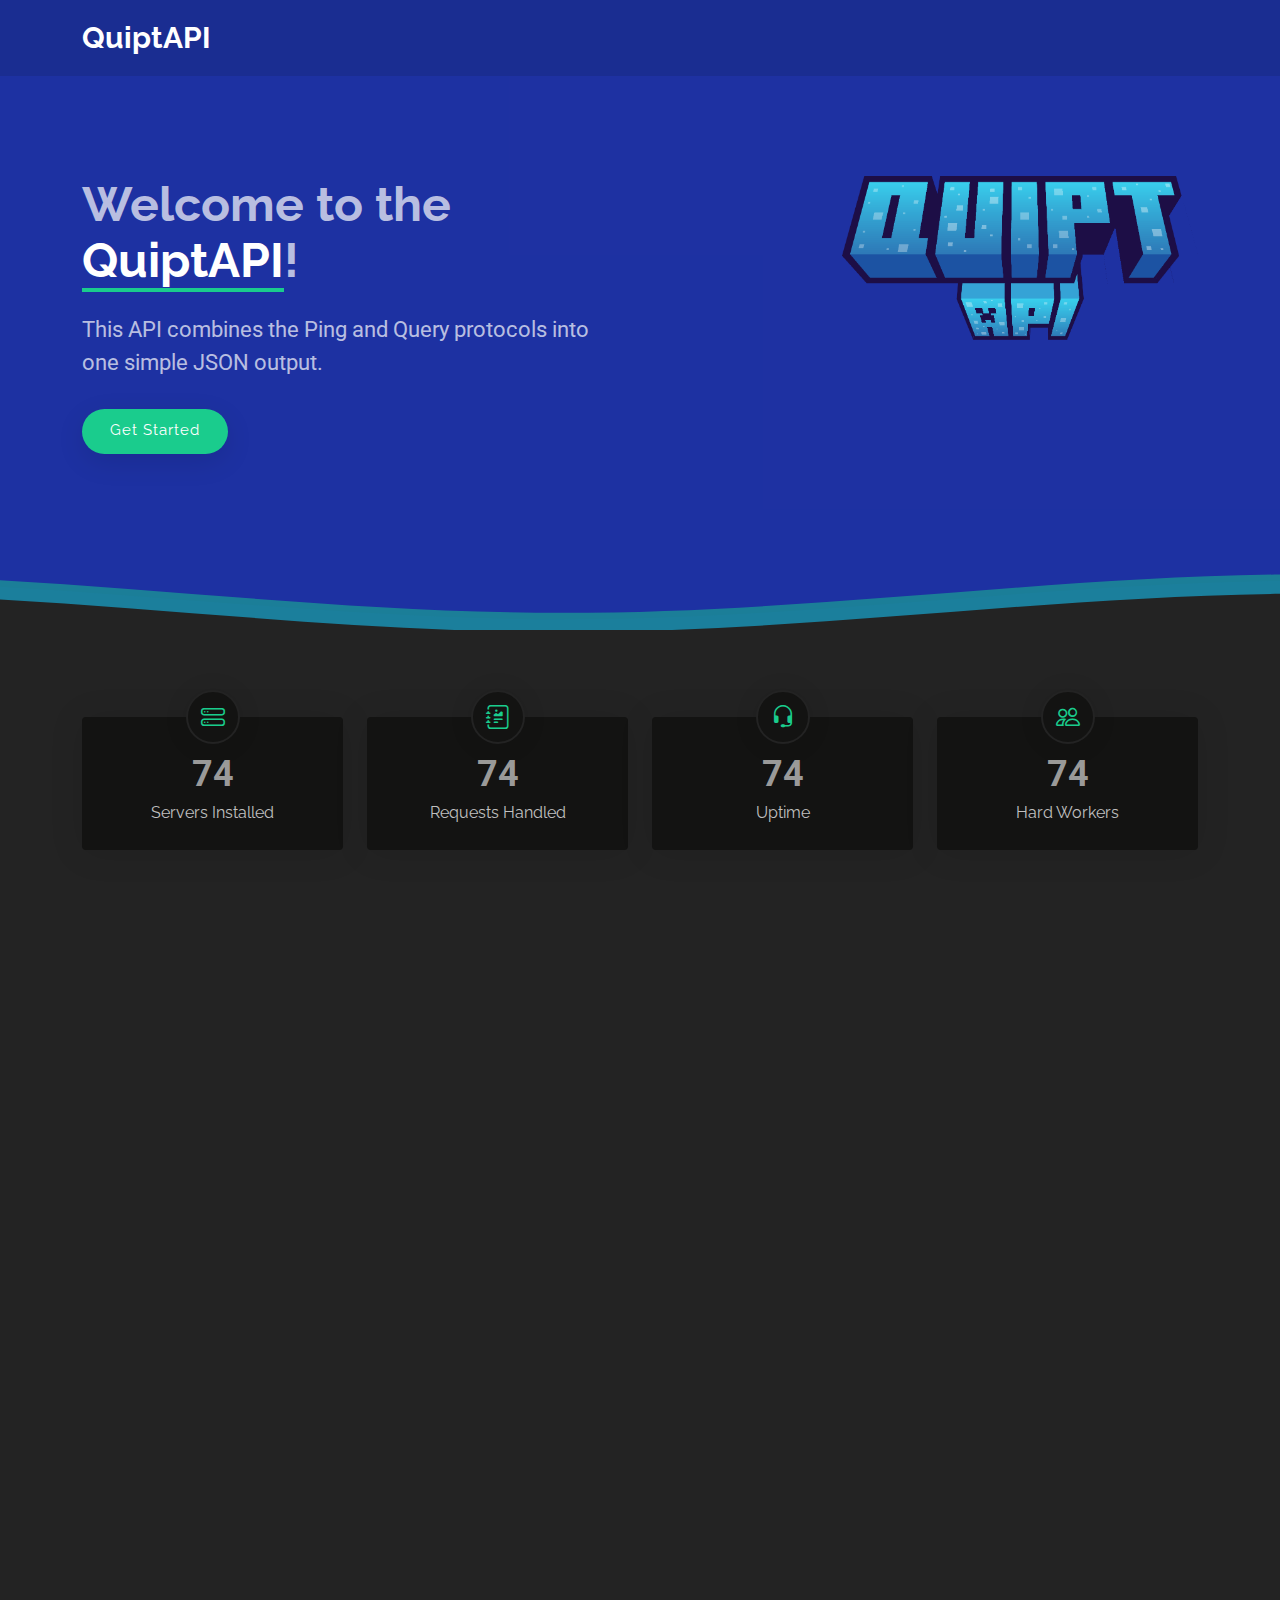
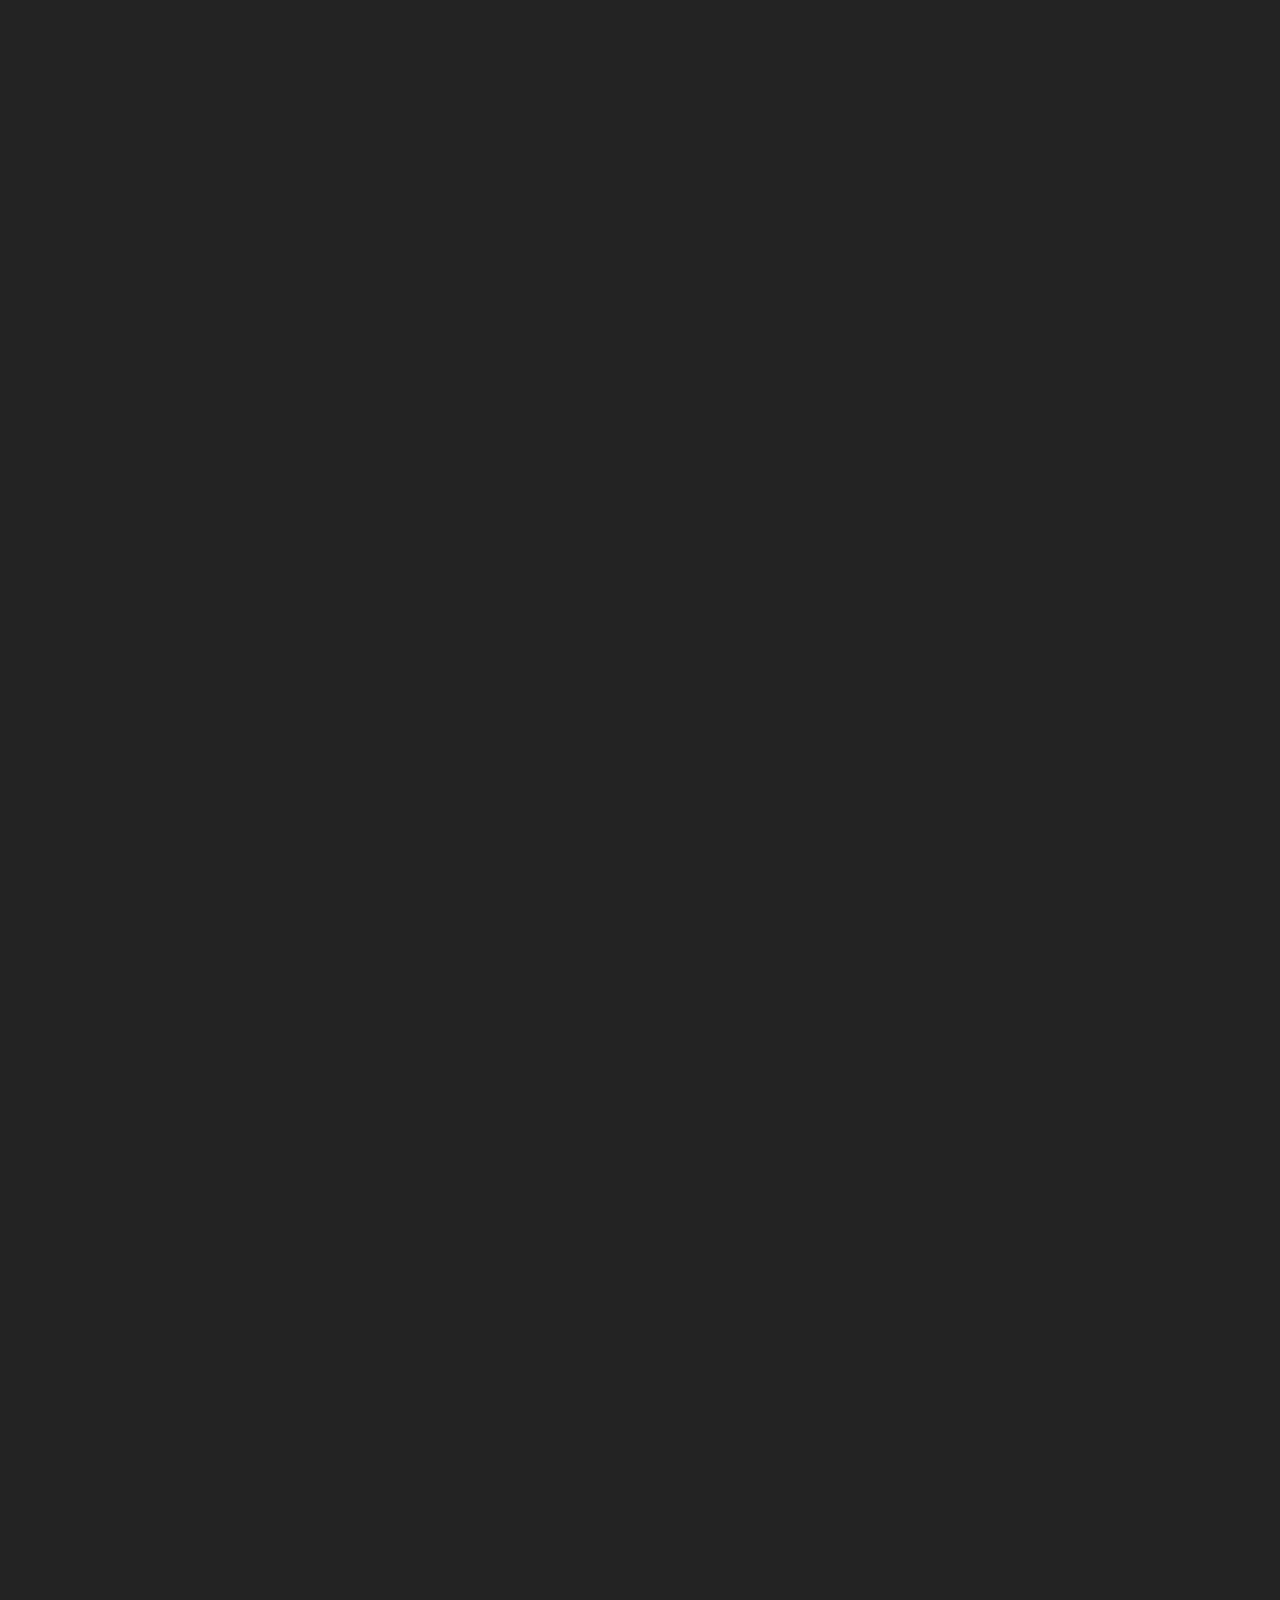
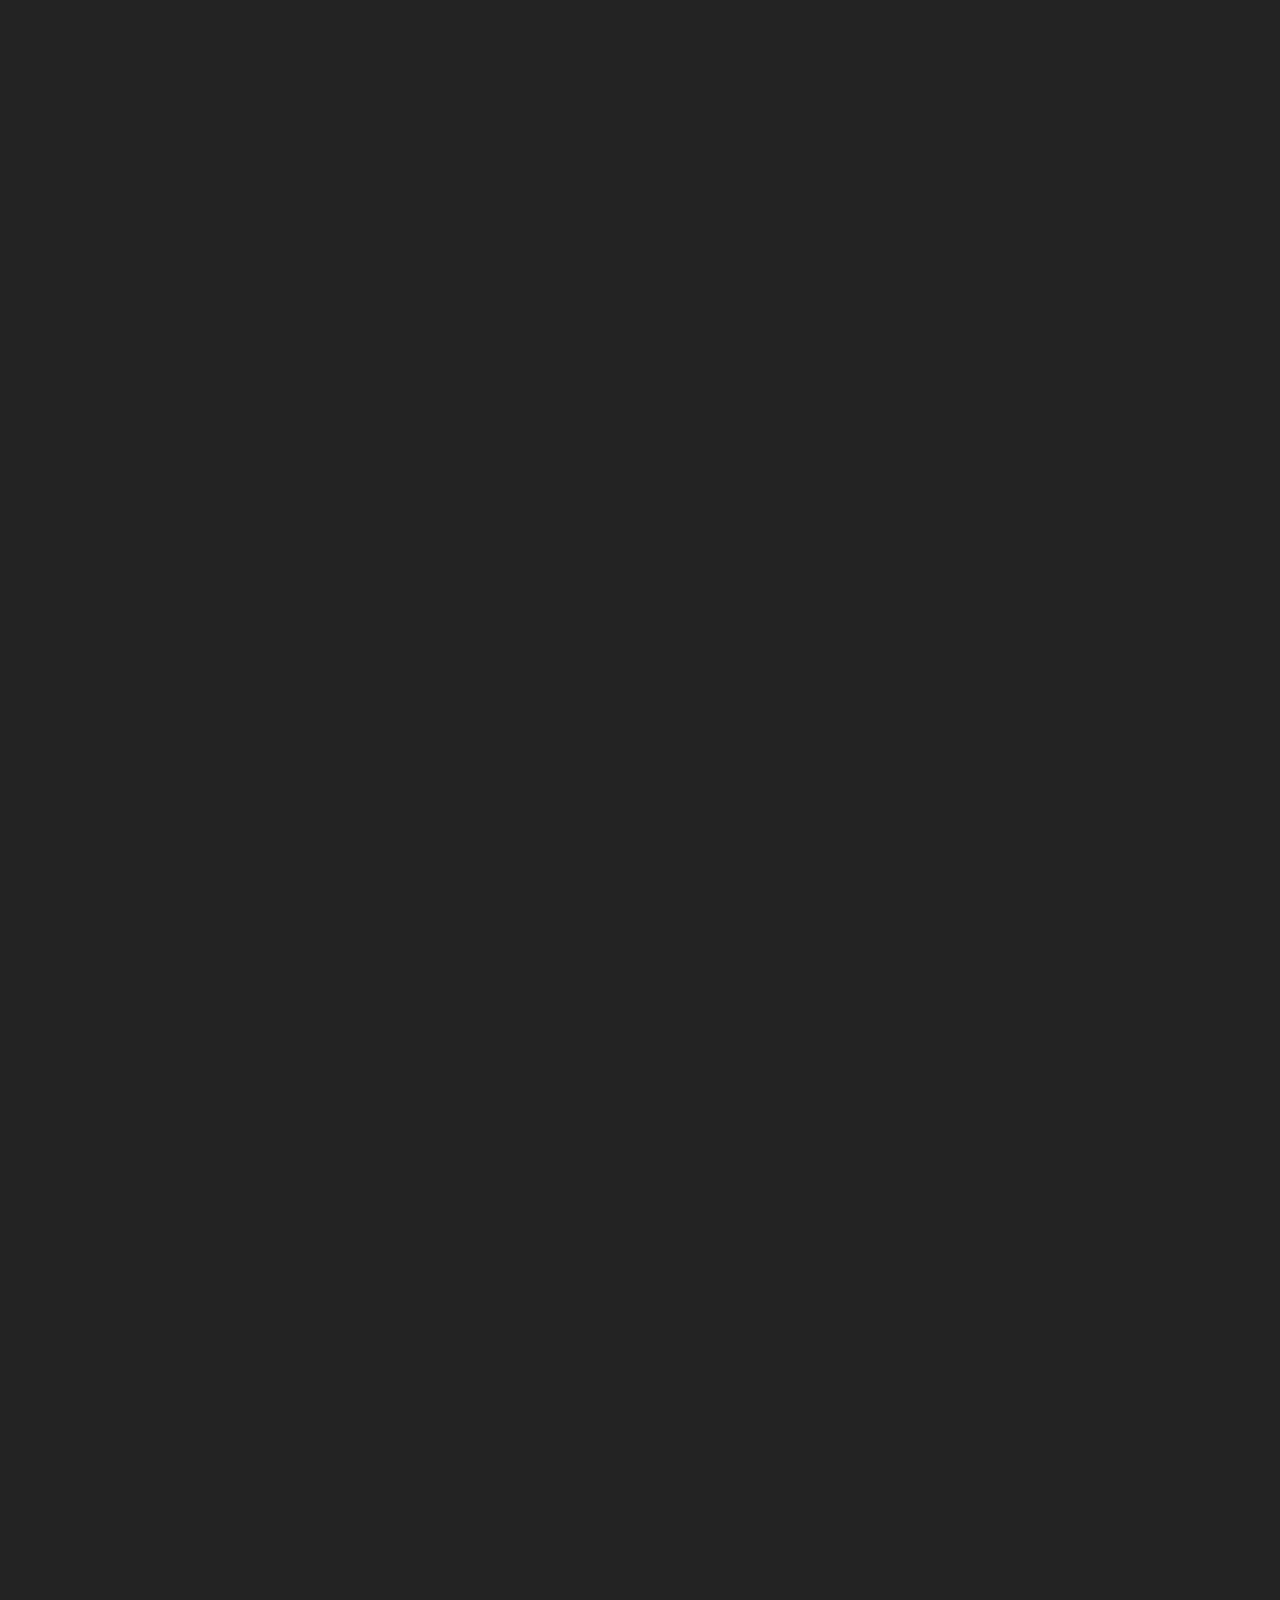
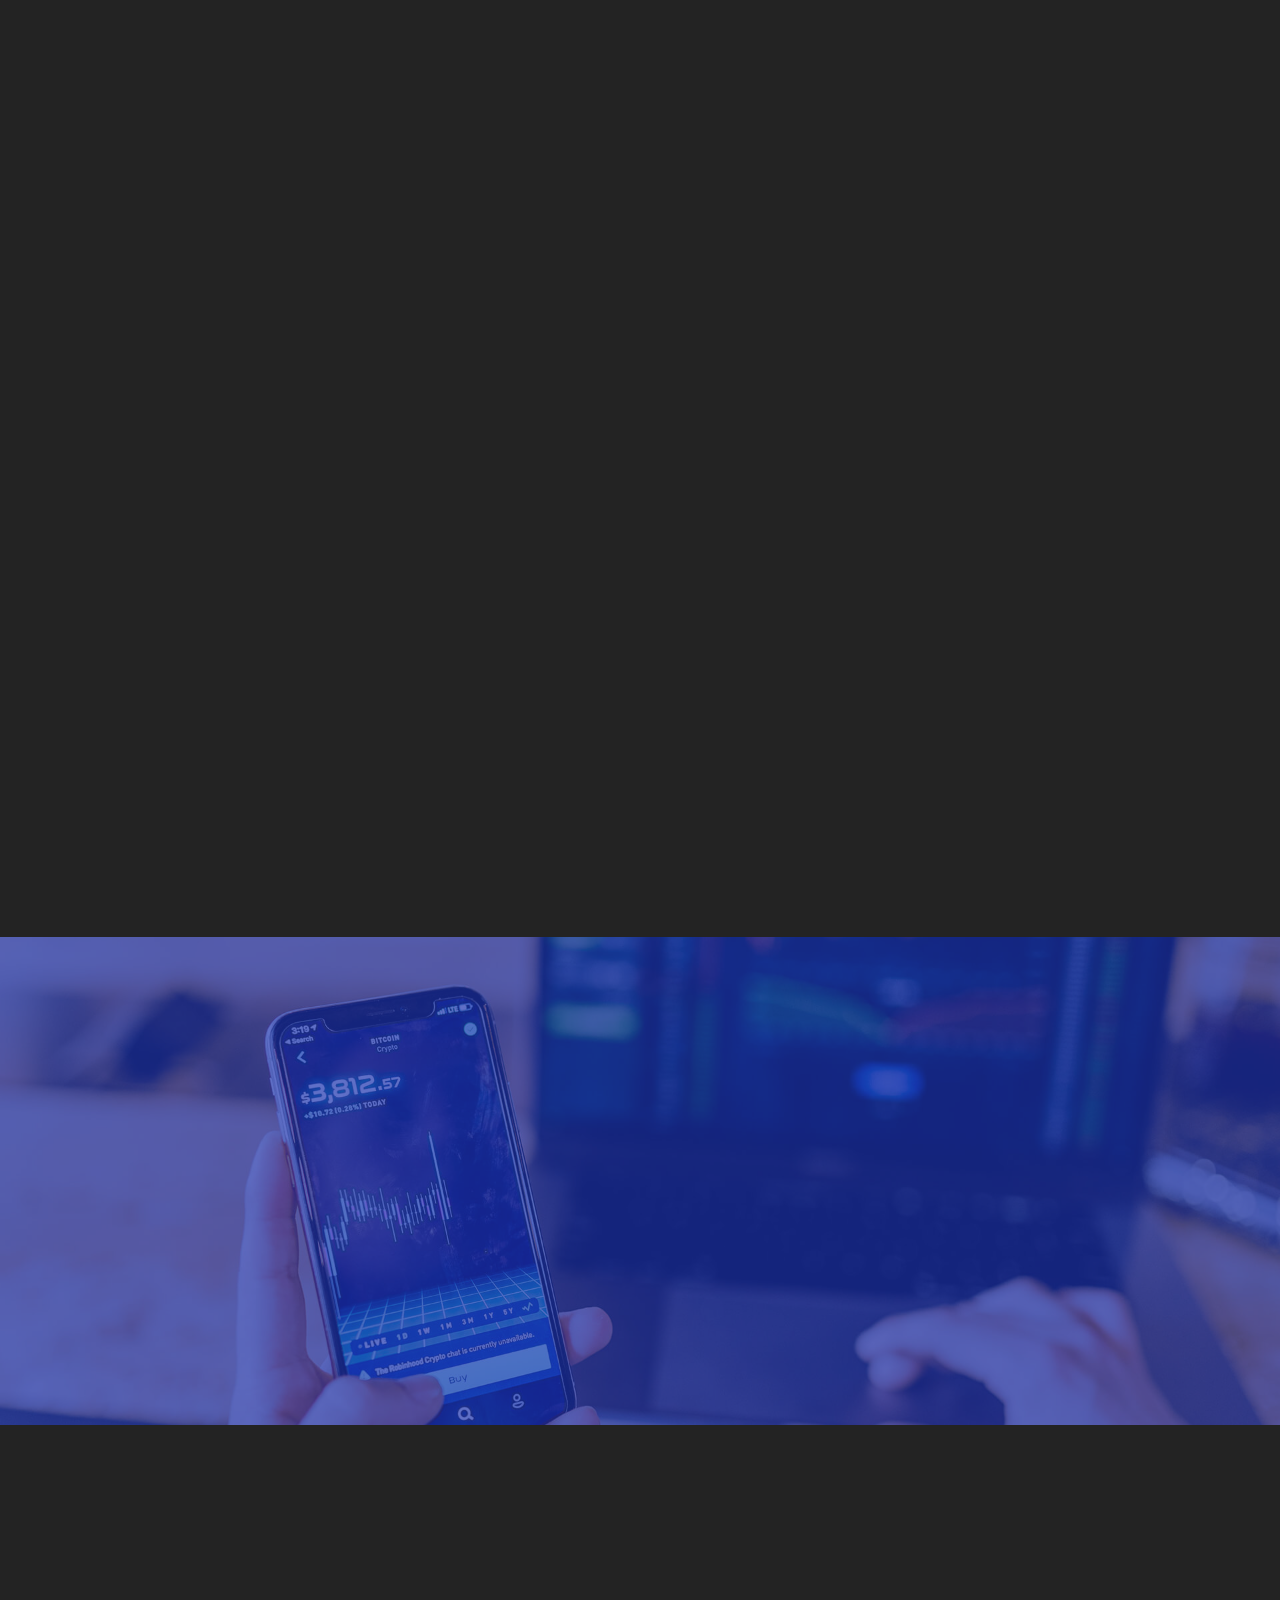
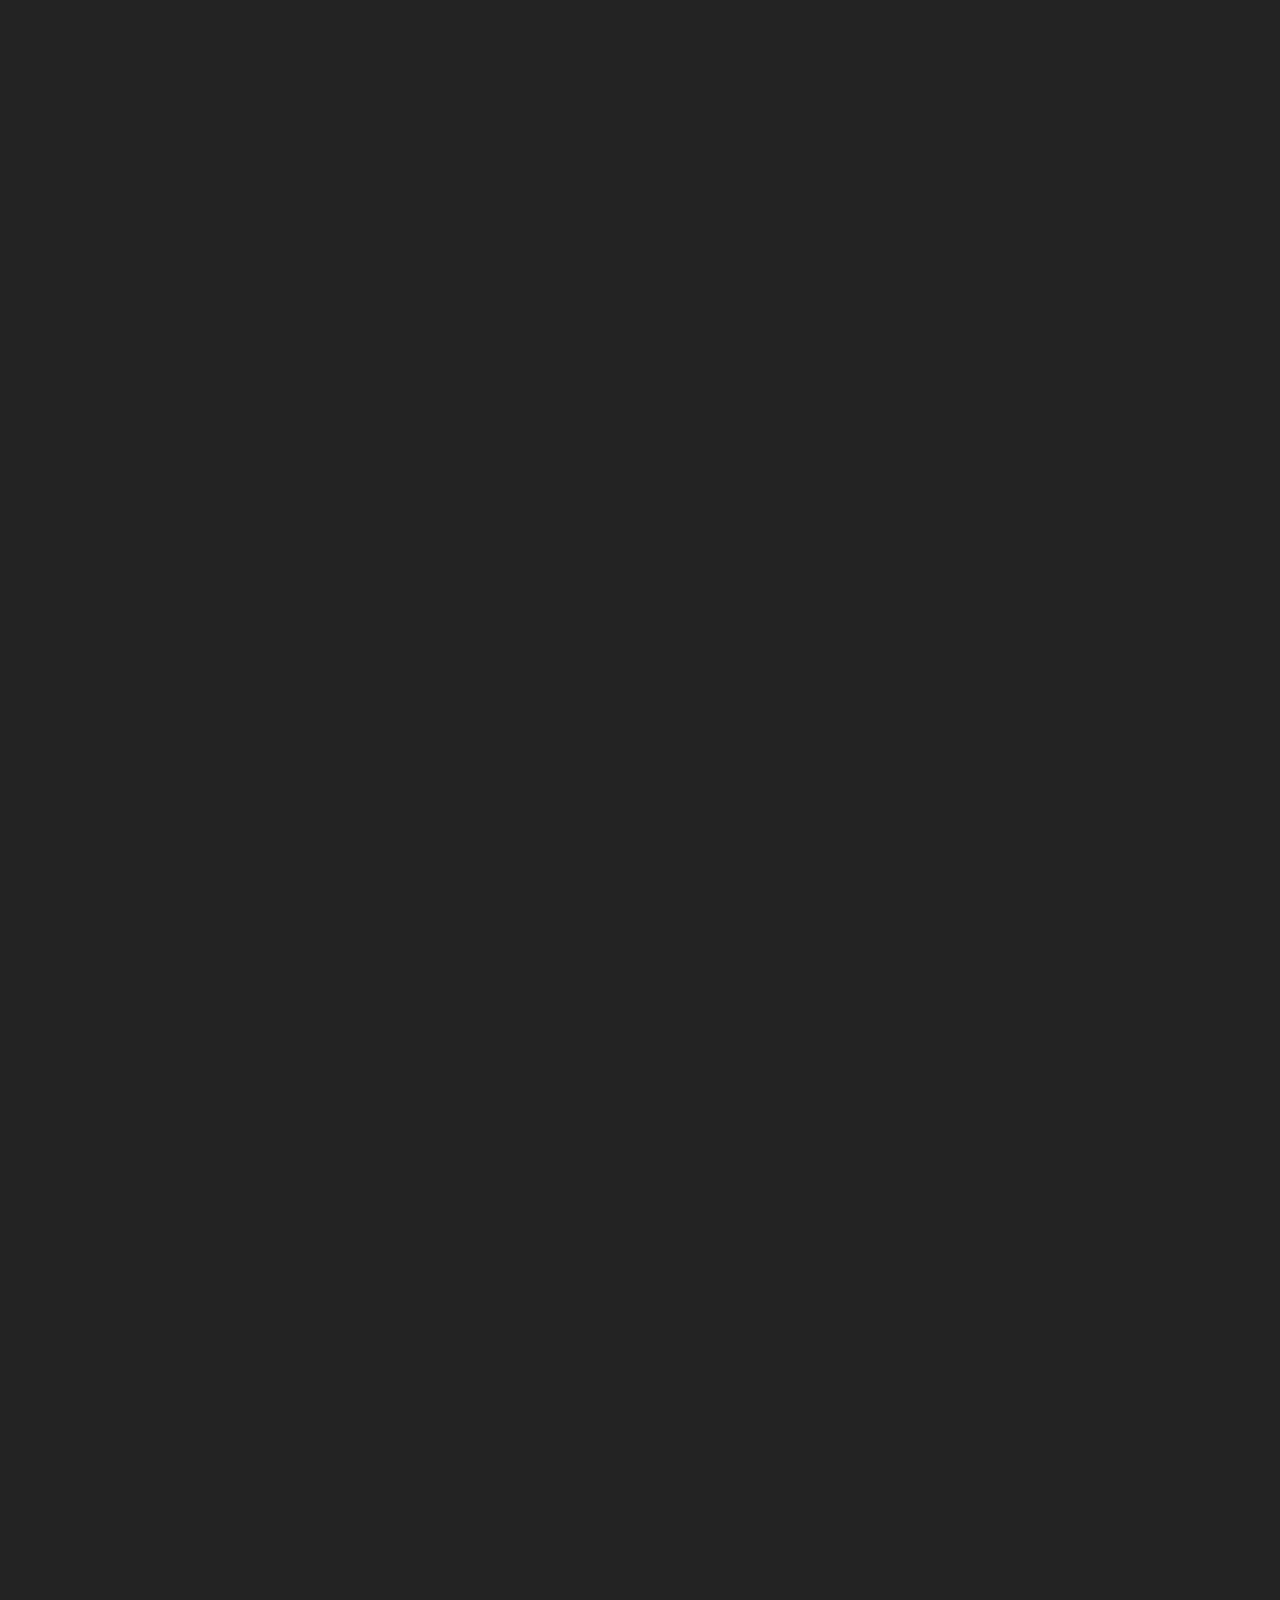
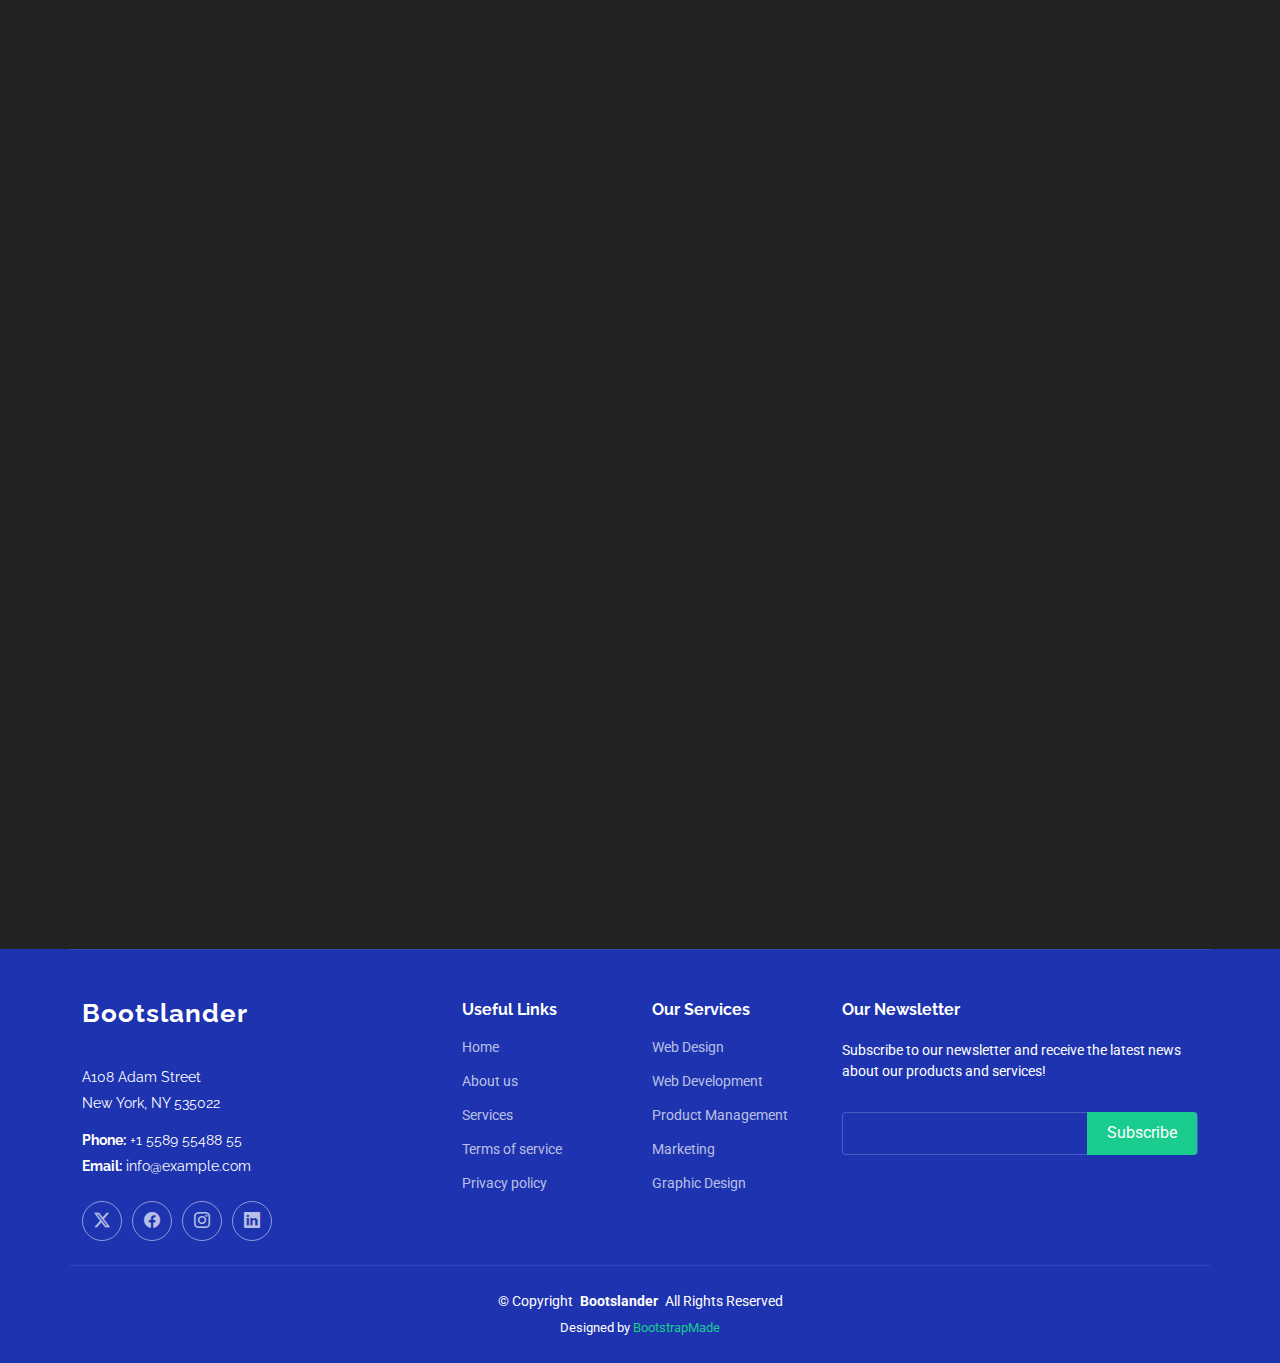
==== src/main/resources/templates/index.html @ f8c0c875 "change homepage from static to thymeleaf template" ====
<!DOCTYPE html>
<html lang="en">

<head>
  <meta charset="utf-8">
  <meta content="width=device-width, initial-scale=1.0" name="viewport">
  <title>Quipt API</title>
  <meta name="description" content="">
  <meta name="keywords" content="">

  <!-- Favicons -->
  <link href="assets/img/favicon.png" rel="icon">
  <link href="assets/img/apple-touch-icon.png" rel="apple-touch-icon">

  <!-- Fonts -->
  <link href="https://fonts.googleapis.com" rel="preconnect">
  <link href="https://fonts.gstatic.com" rel="preconnect" crossorigin>
  <link href="https://fonts.googleapis.com/css2?family=Roboto:ital,wght@0,100;0,300;0,400;0,500;0,700;0,900;1,100;1,300;1,400;1,500;1,700;1,900&family=Poppins:ital,wght@0,100;0,200;0,300;0,400;0,500;0,600;0,700;0,800;0,900;1,100;1,200;1,300;1,400;1,500;1,600;1,700;1,800;1,900&family=Raleway:ital,wght@0,100;0,200;0,300;0,400;0,500;0,600;0,700;0,800;0,900;1,100;1,200;1,300;1,400;1,500;1,600;1,700;1,800;1,900&display=swap" rel="stylesheet">

  <!-- Vendor CSS Files -->
  <link href="assets/vendor/bootstrap/css/bootstrap.min.css" rel="stylesheet">
  <link href="assets/vendor/bootstrap-icons/bootstrap-icons.css" rel="stylesheet">
  <link href="assets/vendor/aos/aos.css" rel="stylesheet">
  <link href="assets/vendor/glightbox/css/glightbox.min.css" rel="stylesheet">
  <link href="assets/vendor/swiper/swiper-bundle.min.css" rel="stylesheet">

  <!-- Main CSS File -->
  <link href="assets/css/main.css" rel="stylesheet">

  <!-- =======================================================
  * Template Name: Bootslander
  * Template URL: https://bootstrapmade.com/bootslander-free-bootstrap-landing-page-template/
  * Updated: Aug 07 2024 with Bootstrap v5.3.3
  * Author: BootstrapMade.com
  * License: https://bootstrapmade.com/license/
  ======================================================== -->
</head>

<body class="index-page">

  <header id="header" class="header d-flex align-items-center fixed-top">
    <div class="container-fluid container-xl position-relative d-flex align-items-center justify-content-between">

      <a href="index.html" class="logo d-flex align-items-center">
        <!-- Uncomment the line below if you also wish to use an image logo -->
        <!-- <img src="assets/img/logo.png" alt=""> -->
        <h1 class="sitename">QuiptAPI</h1>
      </a>


    </div>
  </header>

  <main class="main">

    <!-- Hero Section -->
    <section id="hero" class="hero section dark-background">

      <div class="container">
        <div class="row gy-4 justify-content-between">
          <div class="col-lg-4 order-lg-last hero-img" data-aos="zoom-out" data-aos-delay="100">
            <img src="assets/img/hero-img.png" class="img-fluid animated" alt="">
          </div>

          <div class="col-lg-6  d-flex flex-column justify-content-center" data-aos="fade-in">
            <h1>Welcome to the  <span>QuiptAPI</span>!</h1>
            <p>This API combines the Ping and Query protocols into one simple JSON output.</p>
            <div class="d-flex">
              <a href="#about" class="btn-get-started">Get Started</a>
            </div>
          </div>

        </div>
      </div>

      <svg class="hero-waves" xmlns="http://www.w3.org/2000/svg" xmlns:xlink="http://www.w3.org/1999/xlink" viewBox="0 24 150 28 " preserveAspectRatio="none">
        <defs>
          <path id="wave-path" d="M-160 44c30 0 58-18 88-18s 58 18 88 18 58-18 88-18 58 18 88 18 v44h-352z"></path>
        </defs>
        <g class="wave1">
          <use xlink:href="#wave-path" x="50" y="3"></use>
        </g>
        <g class="wave2">
          <use xlink:href="#wave-path" x="50" y="0"></use>
        </g>
        <g class="wave3">
          <use xlink:href="#wave-path" x="50" y="9"></use>
        </g>
      </svg>

    </section><!-- /Hero Section -->

    <!-- Stats Section -->
    <section id="stats" class="stats section">

      <div class="container" data-aos="fade-up" data-aos-delay="100">

        <div class="row gy-4">

          <div class="col-lg-3 col-md-6 d-flex flex-column align-items-center">
            <i class="bi bi-hdd-stack"></i>
            <div class="stats-item">
              <span data-purecounter-start="0" th:data-purecounter-end="${servers}" data-purecounter-duration="1" class="purecounter"></span>
              <p>Servers Installed</p>
            </div>
          </div><!-- End Stats Item -->

          <div class="col-lg-3 col-md-6 d-flex flex-column align-items-center">
            <i class="bi bi-journal-richtext"></i>
            <div class="stats-item">
              <span data-purecounter-start="0" th:data-purecounter-end="${requestsHandled}" data-purecounter-duration="1" class="purecounter"></span>
              <p>Requests Handled</p>
            </div>
          </div><!-- End Stats Item -->

          <div class="col-lg-3 col-md-6 d-flex flex-column align-items-center">
            <i class="bi bi-headset"></i>
            <div class="stats-item">
              <span data-purecounter-start="0" th:data-purecounter-end="${uptime}" data-purecounter-duration="1" class="purecounter"></span>
              <p>Uptime</p>
            </div>
          </div><!-- End Stats Item -->

          <div class="col-lg-3 col-md-6 d-flex flex-column align-items-center">
            <i class="bi bi-people"></i>
            <div class="stats-item">
              <span data-purecounter-start="0" th:data-purecounter-end="${hardWorkers}" data-purecounter-duration="1" class="purecounter"></span>
              <p>Hard Workers</p>
            </div>
          </div><!-- End Stats Item -->

        </div>

      </div>

    </section><!-- /Stats Section -->

    <!-- About Section -->
    <section id="about" class="about section">

      <div class="container" data-aos="fade-up" data-aos-delay="100">
        <div class="row align-items-xl-center gy-5">

          <div class="col-xl-5 content">
            <h3>Getting Started</h3>
            <h2>How to use </h2>
            <p>The Quipt API is most effective when used with a server with <a href="#">Quipt</a> installed, however, will pull information from all Minecraft servers.</p>
            <a href="#" class="read-more"><span>Read More</span><i class="bi bi-arrow-right"></i></a>
          </div>

          <div class="col-xl-7">
            <div class="row gy-4 icon-boxes">

              <div class="col-md-6" data-aos="fade-up" data-aos-delay="200">
                <div class="icon-box">
                  <i class="bi bi-buildings"></i>
                  <h3>Eius provident</h3>
                  <p>Magni repellendus vel ullam hic officia accusantium ipsa dolor omnis dolor voluptatem</p>
                </div>
              </div> <!-- End Icon Box -->

              <div class="col-md-6" data-aos="fade-up" data-aos-delay="300">
                <div class="icon-box">
                  <i class="bi bi-clipboard-pulse"></i>
                  <h3>Rerum aperiam</h3>
                  <p>Autem saepe animi et aut aspernatur culpa facere. Rerum saepe rerum voluptates quia</p>
                </div>
              </div> <!-- End Icon Box -->

              <div class="col-md-6" data-aos="fade-up" data-aos-delay="400">
                <div class="icon-box">
                  <i class="bi bi-command"></i>
                  <h3>Veniam omnis</h3>
                  <p>Omnis perferendis molestias culpa sed. Recusandae quas possimus. Quod consequatur corrupti</p>
                </div>
              </div> <!-- End Icon Box -->

              <div class="col-md-6" data-aos="fade-up" data-aos-delay="500">
                <div class="icon-box">
                  <i class="bi bi-graph-up-arrow"></i>
                  <h3>Delares sapiente</h3>
                  <p>Sint et dolor voluptas minus possimus nostrum. Reiciendis commodi eligendi omnis quideme lorenda</p>
                </div>
              </div> <!-- End Icon Box -->

            </div>
          </div>

        </div>
      </div>

    </section><!-- /About Section -->



    <!-- Features Section -->
    <section id="features" class="features section">

      <div class="container">

        <div class="row gy-4">

          <div class="col-lg-3 col-md-4" data-aos="fade-up" data-aos-delay="100">
            <div class="features-item">
              <i class="bi bi-eye" style="color: #ffbb2c;"></i>
              <h3><a href="" class="stretched-link">Lorem Ipsum</a></h3>
            </div>
          </div><!-- End Feature Item -->

          <div class="col-lg-3 col-md-4" data-aos="fade-up" data-aos-delay="200">
            <div class="features-item">
              <i class="bi bi-infinity" style="color: #5578ff;"></i>
              <h3><a href="" class="stretched-link">Dolor Sitema</a></h3>
            </div>
          </div><!-- End Feature Item -->

          <div class="col-lg-3 col-md-4" data-aos="fade-up" data-aos-delay="300">
            <div class="features-item">
              <i class="bi bi-mortarboard" style="color: #e80368;"></i>
              <h3><a href="" class="stretched-link">Sed perspiciatis</a></h3>
            </div>
          </div><!-- End Feature Item -->

          <div class="col-lg-3 col-md-4" data-aos="fade-up" data-aos-delay="400">
            <div class="features-item">
              <i class="bi bi-nut" style="color: #e361ff;"></i>
              <h3><a href="" class="stretched-link">Magni Dolores</a></h3>
            </div>
          </div><!-- End Feature Item -->

          <div class="col-lg-3 col-md-4" data-aos="fade-up" data-aos-delay="500">
            <div class="features-item">
              <i class="bi bi-shuffle" style="color: #47aeff;"></i>
              <h3><a href="" class="stretched-link">Nemo Enim</a></h3>
            </div>
          </div><!-- End Feature Item -->

          <div class="col-lg-3 col-md-4" data-aos="fade-up" data-aos-delay="600">
            <div class="features-item">
              <i class="bi bi-star" style="color: #ffa76e;"></i>
              <h3><a href="" class="stretched-link">Eiusmod Tempor</a></h3>
            </div>
          </div><!-- End Feature Item -->

          <div class="col-lg-3 col-md-4" data-aos="fade-up" data-aos-delay="700">
            <div class="features-item">
              <i class="bi bi-x-diamond" style="color: #11dbcf;"></i>
              <h3><a href="" class="stretched-link">Midela Teren</a></h3>
            </div>
          </div><!-- End Feature Item -->

          <div class="col-lg-3 col-md-4" data-aos="fade-up" data-aos-delay="800">
            <div class="features-item">
              <i class="bi bi-camera-video" style="color: #4233ff;"></i>
              <h3><a href="" class="stretched-link">Pira Neve</a></h3>
            </div>
          </div><!-- End Feature Item -->

          <div class="col-lg-3 col-md-4" data-aos="fade-up" data-aos-delay="900">
            <div class="features-item">
              <i class="bi bi-command" style="color: #b2904f;"></i>
              <h3><a href="" class="stretched-link">Dirada Pack</a></h3>
            </div>
          </div><!-- End Feature Item -->

          <div class="col-lg-3 col-md-4" data-aos="fade-up" data-aos-delay="1000">
            <div class="features-item">
              <i class="bi bi-dribbble" style="color: #b20969;"></i>
              <h3><a href="" class="stretched-link">Moton Ideal</a></h3>
            </div>
          </div><!-- End Feature Item -->

          <div class="col-lg-3 col-md-4" data-aos="fade-up" data-aos-delay="1100">
            <div class="features-item">
              <i class="bi bi-activity" style="color: #ff5828;"></i>
              <h3><a href="" class="stretched-link">Verdo Park</a></h3>
            </div>
          </div><!-- End Feature Item -->

          <div class="col-lg-3 col-md-4" data-aos="fade-up" data-aos-delay="1200">
            <div class="features-item">
              <i class="bi bi-brightness-high" style="color: #29cc61;"></i>
              <h3><a href="" class="stretched-link">Flavor Nivelanda</a></h3>
            </div>
          </div><!-- End Feature Item -->

        </div>

      </div>

    </section><!-- /Features Section -->



    <!-- Details Section -->
    <section id="details" class="details section">

      <!-- Section Title -->
      <div class="container section-title" data-aos="fade-up">
        <h2>Details</h2>
        <div><span>Check Our</span> <span class="description-title">Details</span></div>
      </div><!-- End Section Title -->

      <div class="container">

        <div class="row gy-4 align-items-center features-item">
          <div class="col-md-5 d-flex align-items-center" data-aos="fade-up" data-aos-delay="100">
            <img src="assets/img/details-1.png" class="img-fluid" alt="">
          </div>
          <div class="col-md-7" data-aos="fade-up" data-aos-delay="100">
            <h3>Voluptatem dignissimos provident quasi corporis voluptates sit assumenda.</h3>
            <p class="fst-italic">
              Lorem ipsum dolor sit amet, consectetur adipiscing elit, sed do eiusmod tempor incididunt ut labore et dolore
              magna aliqua.
            </p>
            <ul>
              <li><i class="bi bi-check"></i><span> Ullamco laboris nisi ut aliquip ex ea commodo consequat.</span></li>
              <li><i class="bi bi-check"></i> <span>Duis aute irure dolor in reprehenderit in voluptate velit.</span></li>
              <li><i class="bi bi-check"></i> <span>Ullam est qui quos consequatur eos accusamus.</span></li>
            </ul>
          </div>
        </div><!-- Features Item -->

        <div class="row gy-4 align-items-center features-item">
          <div class="col-md-5 order-1 order-md-2 d-flex align-items-center" data-aos="fade-up" data-aos-delay="200">
            <img src="assets/img/details-2.png" class="img-fluid" alt="">
          </div>
          <div class="col-md-7 order-2 order-md-1" data-aos="fade-up" data-aos-delay="200">
            <h3>Corporis tempdoribus maiores provident</h3>
            <p class="fst-italic">
              Lorem ipsum dolor sit amet, consectetur adipiscing elit, sed do eiusmod tempor incididunt ut labore et dolore
              magna aliqua. t
            </p>
            <p>
              Ullamco laboris nisi ut aliquip ex ea commodo consequat. Duis aute irure dolor in reprehenderit in voluptate
              velit esse cillum dolore eu fugiat nulla pariatur. Excepteur sint occaecat cupidatat non proident, sunt in
              culpa qui officia deserunt mollit anim id est laborum
            </p>
          </div>
        </div><!-- Features Item -->

        <div class="row gy-4 align-items-center features-item">
          <div class="col-md-5 d-flex align-items-center" data-aos="fade-up">
            <img src="assets/img/details-3.png" class="img-fluid" alt="">
          </div>
          <div class="col-md-7" data-aos="fade-up">
            <h3>Sunt consequatur ad ut est nulla consectetur reiciendis animi voluptas</h3>
            <p>Cupiditate placeat cupiditate placeat est ipsam culpa. Delectus quia minima quod. Sunt saepe odit aut quia voluptatem hic voluptas dolor doloremque.</p>
            <ul>
              <li><i class="bi bi-check"></i> <span>Ullamco laboris nisi ut aliquip ex ea commodo consequat.</span></li>
              <li><i class="bi bi-check"></i><span> Duis aute irure dolor in reprehenderit in voluptate velit.</span></li>
              <li><i class="bi bi-check"></i> <span>Facilis ut et voluptatem aperiam. Autem soluta ad fugiat</span>.</li>
            </ul>
          </div>
        </div><!-- Features Item -->

        <div class="row gy-4 align-items-center features-item">
          <div class="col-md-5 order-1 order-md-2 d-flex align-items-center" data-aos="fade-up">
            <img src="assets/img/details-4.png" class="img-fluid" alt="">
          </div>
          <div class="col-md-7 order-2 order-md-1" data-aos="fade-up">
            <h3>Quas et necessitatibus eaque impedit ipsum animi consequatur incidunt in</h3>
            <p class="fst-italic">
              Lorem ipsum dolor sit amet, consectetur adipiscing elit, sed do eiusmod tempor incididunt ut labore et dolore
              magna aliqua.
            </p>
            <p>
              Ullamco laboris nisi ut aliquip ex ea commodo consequat. Duis aute irure dolor in reprehenderit in voluptate
              velit esse cillum dolore eu fugiat nulla pariatur. Excepteur sint occaecat cupidatat non proident, sunt in
              culpa qui officia deserunt mollit anim id est laborum
            </p>
          </div>
        </div><!-- Features Item -->

      </div>

    </section><!-- /Details Section -->

    <!-- Gallery Section -->
    <section id="gallery" class="gallery section">

      <!-- Section Title -->
      <div class="container section-title" data-aos="fade-up">
        <h2>Gallery</h2>
        <div><span>Check Our</span> <span class="description-title">Gallery</span></div>
      </div><!-- End Section Title -->

      <div class="container" data-aos="fade-up" data-aos-delay="100">

        <div class="row g-0">

          <div class="col-lg-3 col-md-4">
            <div class="gallery-item">
              <a href="assets/img/gallery/gallery-1.jpg" class="glightbox" data-gallery="images-gallery">
                <img src="assets/img/gallery/gallery-1.jpg" alt="" class="img-fluid">
              </a>
            </div>
          </div><!-- End Gallery Item -->

          <div class="col-lg-3 col-md-4">
            <div class="gallery-item">
              <a href="assets/img/gallery/gallery-2.jpg" class="glightbox" data-gallery="images-gallery">
                <img src="assets/img/gallery/gallery-2.jpg" alt="" class="img-fluid">
              </a>
            </div>
          </div><!-- End Gallery Item -->

          <div class="col-lg-3 col-md-4">
            <div class="gallery-item">
              <a href="assets/img/gallery/gallery-3.jpg" class="glightbox" data-gallery="images-gallery">
                <img src="assets/img/gallery/gallery-3.jpg" alt="" class="img-fluid">
              </a>
            </div>
          </div><!-- End Gallery Item -->

          <div class="col-lg-3 col-md-4">
            <div class="gallery-item">
              <a href="assets/img/gallery/gallery-4.jpg" class="glightbox" data-gallery="images-gallery">
                <img src="assets/img/gallery/gallery-4.jpg" alt="" class="img-fluid">
              </a>
            </div>
          </div><!-- End Gallery Item -->

          <div class="col-lg-3 col-md-4">
            <div class="gallery-item">
              <a href="assets/img/gallery/gallery-5.jpg" class="glightbox" data-gallery="images-gallery">
                <img src="assets/img/gallery/gallery-5.jpg" alt="" class="img-fluid">
              </a>
            </div>
          </div><!-- End Gallery Item -->

          <div class="col-lg-3 col-md-4">
            <div class="gallery-item">
              <a href="assets/img/gallery/gallery-6.jpg" class="glightbox" data-gallery="images-gallery">
                <img src="assets/img/gallery/gallery-6.jpg" alt="" class="img-fluid">
              </a>
            </div>
          </div><!-- End Gallery Item -->

          <div class="col-lg-3 col-md-4">
            <div class="gallery-item">
              <a href="assets/img/gallery/gallery-7.jpg" class="glightbox" data-gallery="images-gallery">
                <img src="assets/img/gallery/gallery-7.jpg" alt="" class="img-fluid">
              </a>
            </div>
          </div><!-- End Gallery Item -->

          <div class="col-lg-3 col-md-4">
            <div class="gallery-item">
              <a href="assets/img/gallery/gallery-8.jpg" class="glightbox" data-gallery="images-gallery">
                <img src="assets/img/gallery/gallery-8.jpg" alt="" class="img-fluid">
              </a>
            </div>
          </div><!-- End Gallery Item -->

        </div>

      </div>

    </section><!-- /Gallery Section -->

    <!-- Testimonials Section -->
    <section id="testimonials" class="testimonials section dark-background">

      <img src="assets/img/testimonials-bg.jpg" class="testimonials-bg" alt="">

      <div class="container" data-aos="fade-up" data-aos-delay="100">

        <div class="swiper init-swiper">
          <script type="application/json" class="swiper-config">
            {
              "loop": true,
              "speed": 600,
              "autoplay": {
                "delay": 5000
              },
              "slidesPerView": "auto",
              "pagination": {
                "el": ".swiper-pagination",
                "type": "bullets",
                "clickable": true
              }
            }
          </script>
          <div class="swiper-wrapper">

            <div class="swiper-slide">
              <div class="testimonial-item">
                <img src="assets/img/testimonials/testimonials-1.jpg" class="testimonial-img" alt="">
                <h3>Saul Goodman</h3>
                <h4>Ceo &amp; Founder</h4>
                <div class="stars">
                  <i class="bi bi-star-fill"></i><i class="bi bi-star-fill"></i><i class="bi bi-star-fill"></i><i class="bi bi-star-fill"></i><i class="bi bi-star-fill"></i>
                </div>
                <p>
                  <i class="bi bi-quote quote-icon-left"></i>
                  <span>Proin iaculis purus consequat sem cure digni ssim donec porttitora entum suscipit rhoncus. Accusantium quam, ultricies eget id, aliquam eget nibh et. Maecen aliquam, risus at semper.</span>
                  <i class="bi bi-quote quote-icon-right"></i>
                </p>
              </div>
            </div><!-- End testimonial item -->

            <div class="swiper-slide">
              <div class="testimonial-item">
                <img src="assets/img/testimonials/testimonials-2.jpg" class="testimonial-img" alt="">
                <h3>Sara Wilsson</h3>
                <h4>Designer</h4>
                <div class="stars">
                  <i class="bi bi-star-fill"></i><i class="bi bi-star-fill"></i><i class="bi bi-star-fill"></i><i class="bi bi-star-fill"></i><i class="bi bi-star-fill"></i>
                </div>
                <p>
                  <i class="bi bi-quote quote-icon-left"></i>
                  <span>Export tempor illum tamen malis malis eram quae irure esse labore quem cillum quid cillum eram malis quorum velit fore eram velit sunt aliqua noster fugiat irure amet legam anim culpa.</span>
                  <i class="bi bi-quote quote-icon-right"></i>
                </p>
              </div>
            </div><!-- End testimonial item -->

            <div class="swiper-slide">
              <div class="testimonial-item">
                <img src="assets/img/testimonials/testimonials-3.jpg" class="testimonial-img" alt="">
                <h3>Jena Karlis</h3>
                <h4>Store Owner</h4>
                <div class="stars">
                  <i class="bi bi-star-fill"></i><i class="bi bi-star-fill"></i><i class="bi bi-star-fill"></i><i class="bi bi-star-fill"></i><i class="bi bi-star-fill"></i>
                </div>
                <p>
                  <i class="bi bi-quote quote-icon-left"></i>
                  <span>Enim nisi quem export duis labore cillum quae magna enim sint quorum nulla quem veniam duis minim tempor labore quem eram duis noster aute amet eram fore quis sint minim.</span>
                  <i class="bi bi-quote quote-icon-right"></i>
                </p>
              </div>
            </div><!-- End testimonial item -->

            <div class="swiper-slide">
              <div class="testimonial-item">
                <img src="assets/img/testimonials/testimonials-4.jpg" class="testimonial-img" alt="">
                <h3>Matt Brandon</h3>
                <h4>Freelancer</h4>
                <div class="stars">
                  <i class="bi bi-star-fill"></i><i class="bi bi-star-fill"></i><i class="bi bi-star-fill"></i><i class="bi bi-star-fill"></i><i class="bi bi-star-fill"></i>
                </div>
                <p>
                  <i class="bi bi-quote quote-icon-left"></i>
                  <span>Fugiat enim eram quae cillum dolore dolor amet nulla culpa multos export minim fugiat minim velit minim dolor enim duis veniam ipsum anim magna sunt elit fore quem dolore labore illum veniam.</span>
                  <i class="bi bi-quote quote-icon-right"></i>
                </p>
              </div>
            </div><!-- End testimonial item -->

            <div class="swiper-slide">
              <div class="testimonial-item">
                <img src="assets/img/testimonials/testimonials-5.jpg" class="testimonial-img" alt="">
                <h3>John Larson</h3>
                <h4>Entrepreneur</h4>
                <div class="stars">
                  <i class="bi bi-star-fill"></i><i class="bi bi-star-fill"></i><i class="bi bi-star-fill"></i><i class="bi bi-star-fill"></i><i class="bi bi-star-fill"></i>
                </div>
                <p>
                  <i class="bi bi-quote quote-icon-left"></i>
                  <span>Quis quorum aliqua sint quem legam fore sunt eram irure aliqua veniam tempor noster veniam enim culpa labore duis sunt culpa nulla illum cillum fugiat legam esse veniam culpa fore nisi cillum quid.</span>
                  <i class="bi bi-quote quote-icon-right"></i>
                </p>
              </div>
            </div><!-- End testimonial item -->

          </div>
          <div class="swiper-pagination"></div>
        </div>

      </div>

    </section><!-- /Testimonials Section -->

    <!-- Team Section -->
    <section id="team" class="team section">

      <!-- Section Title -->
      <div class="container section-title" data-aos="fade-up">
        <h2>Team</h2>
        <div><span>Check Our</span> <span class="description-title">Team</span></div>
      </div><!-- End Section Title -->

      <div class="container">

        <div class="row gy-5">

          <div class="col-lg-4 col-md-6" data-aos="fade-up" data-aos-delay="100">
            <div class="member">
              <div class="pic"><img src="assets/img/team/team-1.jpg" class="img-fluid" alt=""></div>
              <div class="member-info">
                <h4>Walter White</h4>
                <span>Chief Executive Officer</span>
                <div class="social">
                  <a href=""><i class="bi bi-twitter-x"></i></a>
                  <a href=""><i class="bi bi-facebook"></i></a>
                  <a href=""><i class="bi bi-instagram"></i></a>
                  <a href=""><i class="bi bi-linkedin"></i></a>
                </div>
              </div>
            </div>
          </div><!-- End Team Member -->

          <div class="col-lg-4 col-md-6" data-aos="fade-up" data-aos-delay="200">
            <div class="member">
              <div class="pic"><img src="assets/img/team/team-2.jpg" class="img-fluid" alt=""></div>
              <div class="member-info">
                <h4>Sarah Jhonson</h4>
                <span>Product Manager</span>
                <div class="social">
                  <a href=""><i class="bi bi-twitter-x"></i></a>
                  <a href=""><i class="bi bi-facebook"></i></a>
                  <a href=""><i class="bi bi-instagram"></i></a>
                  <a href=""><i class="bi bi-linkedin"></i></a>
                </div>
              </div>
            </div>
          </div><!-- End Team Member -->

          <div class="col-lg-4 col-md-6" data-aos="fade-up" data-aos-delay="300">
            <div class="member">
              <div class="pic"><img src="assets/img/team/team-3.jpg" class="img-fluid" alt=""></div>
              <div class="member-info">
                <h4>William Anderson</h4>
                <span>CTO</span>
                <div class="social">
                  <a href=""><i class="bi bi-twitter-x"></i></a>
                  <a href=""><i class="bi bi-facebook"></i></a>
                  <a href=""><i class="bi bi-instagram"></i></a>
                  <a href=""><i class="bi bi-linkedin"></i></a>
                </div>
              </div>
            </div>
          </div><!-- End Team Member -->

        </div>

      </div>

    </section><!-- /Team Section -->

    <!-- Pricing Section -->
    <section id="pricing" class="pricing section">

      <!-- Section Title -->
      <div class="container section-title" data-aos="fade-up">
        <h2>Pricing</h2>
        <div><span>Check Our</span> <span class="description-title">Pricing</span></div>
      </div><!-- End Section Title -->

      <div class="container">

        <div class="row gy-4">

          <div class="col-lg-4" data-aos="zoom-in" data-aos-delay="100">
            <div class="pricing-item">
              <h3>Free Plan</h3>
              <p class="description">Ullam mollitia quasi nobis soluta in voluptatum et sint palora dex strater</p>
              <h4><sup>$</sup>0<span> / month</span></h4>
              <a href="#" class="cta-btn">Start a free trial</a>
              <p class="text-center small">No credit card required</p>
              <ul>
                <li><i class="bi bi-check"></i> <span>Quam adipiscing vitae proin</span></li>
                <li><i class="bi bi-check"></i> <span>Nec feugiat nisl pretium</span></li>
                <li><i class="bi bi-check"></i> <span>Nulla at volutpat diam uteera</span></li>
                <li class="na"><i class="bi bi-x"></i> <span>Pharetra massa massa ultricies</span></li>
                <li class="na"><i class="bi bi-x"></i> <span>Massa ultricies mi quis hendrerit</span></li>
                <li class="na"><i class="bi bi-x"></i> <span>Voluptate id voluptas qui sed aperiam rerum</span></li>
                <li class="na"><i class="bi bi-x"></i> <span>Iure nihil dolores recusandae odit voluptatibus</span></li>
              </ul>
            </div>
          </div><!-- End Pricing Item -->

          <div class="col-lg-4" data-aos="zoom-in" data-aos-delay="200">
            <div class="pricing-item featured">
              <p class="popular">Popular</p>
              <h3>Business Plan</h3>
              <p class="description">Ullam mollitia quasi nobis soluta in voluptatum et sint palora dex strater</p>
              <h4><sup>$</sup>29<span> / month</span></h4>
              <a href="#" class="cta-btn">Start a free trial</a>
              <p class="text-center small">No credit card required</p>
              <ul>
                <li><i class="bi bi-check"></i> <span>Quam adipiscing vitae proin</span></li>
                <li><i class="bi bi-check"></i> <span>Nec feugiat nisl pretium</span></li>
                <li><i class="bi bi-check"></i> <span>Nulla at volutpat diam uteera</span></li>
                <li><i class="bi bi-check"></i> <span>Pharetra massa massa ultricies</span></li>
                <li><i class="bi bi-check"></i> <span>Massa ultricies mi quis hendrerit</span></li>
                <li><i class="bi bi-check"></i> <span>Voluptate id voluptas qui sed aperiam rerum</span></li>
                <li class="na"><i class="bi bi-x"></i> <span>Iure nihil dolores recusandae odit voluptatibus</span></li>
              </ul>
            </div>
          </div><!-- End Pricing Item -->

          <div class="col-lg-4" data-aos="zoom-in" data-aos-delay="300">
            <div class="pricing-item">
              <h3>Developer Plan</h3>
              <p class="description">Ullam mollitia quasi nobis soluta in voluptatum et sint palora dex strater</p>
              <h4><sup>$</sup>49<span> / month</span></h4>
              <a href="#" class="cta-btn">Start a free trial</a>
              <p class="text-center small">No credit card required</p>
              <ul>
                <li><i class="bi bi-check"></i> <span>Quam adipiscing vitae proin</span></li>
                <li><i class="bi bi-check"></i> <span>Nec feugiat nisl pretium</span></li>
                <li><i class="bi bi-check"></i> <span>Nulla at volutpat diam uteera</span></li>
                <li><i class="bi bi-check"></i> <span>Pharetra massa massa ultricies</span></li>
                <li><i class="bi bi-check"></i> <span>Massa ultricies mi quis hendrerit</span></li>
                <li><i class="bi bi-check"></i> <span>Voluptate id voluptas qui sed aperiam rerum</span></li>
                <li><i class="bi bi-check"></i> <span>Iure nihil dolores recusandae odit voluptatibus</span></li>
              </ul>
            </div>
          </div><!-- End Pricing Item -->

        </div>

      </div>

    </section><!-- /Pricing Section -->

    <!-- Faq Section -->
    <section id="faq" class="faq section light-background">

      <div class="container-fluid">

        <div class="row gy-4">

          <div class="col-lg-7 d-flex flex-column justify-content-center order-2 order-lg-1">

            <div class="content px-xl-5" data-aos="fade-up" data-aos-delay="100">
              <h3><span>Frequently Asked </span><strong>Questions</strong></h3>
              <p>
                Lorem ipsum dolor sit amet, consectetur adipiscing elit, sed do eiusmod tempor incididunt ut labore et dolore magna aliqua. Duis aute irure dolor in reprehenderit
              </p>
            </div>

            <div class="faq-container px-xl-5" data-aos="fade-up" data-aos-delay="200">

              <div class="faq-item faq-active">
                <i class="faq-icon bi bi-question-circle"></i>
                <h3>Non consectetur a erat nam at lectus urna duis?</h3>
                <div class="faq-content">
                  <p>Feugiat pretium nibh ipsum consequat. Tempus iaculis urna id volutpat lacus laoreet non curabitur gravida. Venenatis lectus magna fringilla urna porttitor rhoncus dolor purus non.</p>
                </div>
                <i class="faq-toggle bi bi-chevron-right"></i>
              </div><!-- End Faq item-->

              <div class="faq-item">
                <i class="faq-icon bi bi-question-circle"></i>
                <h3>Feugiat scelerisque varius morbi enim nunc faucibus a pellentesque?</h3>
                <div class="faq-content">
                  <p>Dolor sit amet consectetur adipiscing elit pellentesque habitant morbi. Id interdum velit laoreet id donec ultrices. Fringilla phasellus faucibus scelerisque eleifend donec pretium. Est pellentesque elit ullamcorper dignissim. Mauris ultrices eros in cursus turpis massa tincidunt dui.</p>
                </div>
                <i class="faq-toggle bi bi-chevron-right"></i>
              </div><!-- End Faq item-->

              <div class="faq-item">
                <i class="faq-icon bi bi-question-circle"></i>
                <h3>Dolor sit amet consectetur adipiscing elit pellentesque?</h3>
                <div class="faq-content">
                  <p>Eleifend mi in nulla posuere sollicitudin aliquam ultrices sagittis orci. Faucibus pulvinar elementum integer enim. Sem nulla pharetra diam sit amet nisl suscipit. Rutrum tellus pellentesque eu tincidunt. Lectus urna duis convallis convallis tellus. Urna molestie at elementum eu facilisis sed odio morbi quis</p>
                </div>
                <i class="faq-toggle bi bi-chevron-right"></i>
              </div><!-- End Faq item-->

            </div>

          </div>

          <div class="col-lg-5 order-1 order-lg-2">
            <img src="assets/img/faq.jpg" class="img-fluid" alt="" data-aos="zoom-in" data-aos-delay="100">
          </div>
        </div>

      </div>

    </section><!-- /Faq Section -->

    <!-- Contact Section -->
    <section id="contact" class="contact section">

      <!-- Section Title -->
      <div class="container section-title" data-aos="fade-up">
        <h2>Contact</h2>
        <div><span>Check Our</span> <span class="description-title">Contact</span></div>
      </div><!-- End Section Title -->

      <div class="container" data-aos="fade" data-aos-delay="100">

        <div class="row gy-4">

          <div class="col-lg-4">
            <div class="info-item d-flex" data-aos="fade-up" data-aos-delay="200">
              <i class="bi bi-geo-alt flex-shrink-0"></i>
              <div>
                <h3>Address</h3>
                <p>A108 Adam Street, New York, NY 535022</p>
              </div>
            </div><!-- End Info Item -->

            <div class="info-item d-flex" data-aos="fade-up" data-aos-delay="300">
              <i class="bi bi-telephone flex-shrink-0"></i>
              <div>
                <h3>Call Us</h3>
                <p>+1 5589 55488 55</p>
              </div>
            </div><!-- End Info Item -->

            <div class="info-item d-flex" data-aos="fade-up" data-aos-delay="400">
              <i class="bi bi-envelope flex-shrink-0"></i>
              <div>
                <h3>Email Us</h3>
                <p>info@example.com</p>
              </div>
            </div><!-- End Info Item -->

          </div>

          <div class="col-lg-8">
            <form action="forms/contact.php" method="post" class="php-email-form" data-aos="fade-up" data-aos-delay="200">
              <div class="row gy-4">

                <div class="col-md-6">
                  <input type="text" name="name" class="form-control" placeholder="Your Name" required="">
                </div>

                <div class="col-md-6 ">
                  <input type="email" class="form-control" name="email" placeholder="Your Email" required="">
                </div>

                <div class="col-md-12">
                  <input type="text" class="form-control" name="subject" placeholder="Subject" required="">
                </div>

                <div class="col-md-12">
                  <textarea class="form-control" name="message" rows="6" placeholder="Message" required=""></textarea>
                </div>

                <div class="col-md-12 text-center">
                  <div class="loading">Loading</div>
                  <div class="error-message"></div>
                  <div class="sent-message">Your message has been sent. Thank you!</div>

                  <button type="submit">Send Message</button>
                </div>

              </div>
            </form>
          </div><!-- End Contact Form -->

        </div>

      </div>

    </section><!-- /Contact Section -->

  </main>

  <footer id="footer" class="footer dark-background">

    <div class="container footer-top">
      <div class="row gy-4">
        <div class="col-lg-4 col-md-6 footer-about">
          <a href="index.html" class="logo d-flex align-items-center">
            <span class="sitename">Bootslander</span>
          </a>
          <div class="footer-contact pt-3">
            <p>A108 Adam Street</p>
            <p>New York, NY 535022</p>
            <p class="mt-3"><strong>Phone:</strong> <span>+1 5589 55488 55</span></p>
            <p><strong>Email:</strong> <span>info@example.com</span></p>
          </div>
          <div class="social-links d-flex mt-4">
            <a href=""><i class="bi bi-twitter-x"></i></a>
            <a href=""><i class="bi bi-facebook"></i></a>
            <a href=""><i class="bi bi-instagram"></i></a>
            <a href=""><i class="bi bi-linkedin"></i></a>
          </div>
        </div>

        <div class="col-lg-2 col-md-3 footer-links">
          <h4>Useful Links</h4>
          <ul>
            <li><a href="#">Home</a></li>
            <li><a href="#">About us</a></li>
            <li><a href="#">Services</a></li>
            <li><a href="#">Terms of service</a></li>
            <li><a href="#">Privacy policy</a></li>
          </ul>
        </div>

        <div class="col-lg-2 col-md-3 footer-links">
          <h4>Our Services</h4>
          <ul>
            <li><a href="#">Web Design</a></li>
            <li><a href="#">Web Development</a></li>
            <li><a href="#">Product Management</a></li>
            <li><a href="#">Marketing</a></li>
            <li><a href="#">Graphic Design</a></li>
          </ul>
        </div>

        <div class="col-lg-4 col-md-12 footer-newsletter">
          <h4>Our Newsletter</h4>
          <p>Subscribe to our newsletter and receive the latest news about our products and services!</p>
          <form action="forms/newsletter.php" method="post" class="php-email-form">
            <div class="newsletter-form"><input type="email" name="email"><input type="submit" value="Subscribe"></div>
            <div class="loading">Loading</div>
            <div class="error-message"></div>
            <div class="sent-message">Your subscription request has been sent. Thank you!</div>
          </form>
        </div>

      </div>
    </div>

    <div class="container copyright text-center mt-4">
      <p>© <span>Copyright</span> <strong class="px-1 sitename">Bootslander</strong> <span>All Rights Reserved</span></p>
      <div class="credits">
        <!-- All the links in the footer should remain intact. -->
        <!-- You can delete the links only if you've purchased the pro version. -->
        <!-- Licensing information: https://bootstrapmade.com/license/ -->
        <!-- Purchase the pro version with working PHP/AJAX contact form: [buy-url] -->
        Designed by <a href="https://bootstrapmade.com/">BootstrapMade</a>
      </div>
    </div>

  </footer>

  <!-- Scroll Top -->
  <a href="#" id="scroll-top" class="scroll-top d-flex align-items-center justify-content-center"><i class="bi bi-arrow-up-short"></i></a>

  <!-- Preloader -->
  <div id="preloader"></div>

  <!-- Vendor JS Files -->
  <script src="assets/vendor/bootstrap/js/bootstrap.bundle.min.js"></script>
  <script src="assets/vendor/php-email-form/validate.js"></script>
  <script src="assets/vendor/aos/aos.js"></script>
  <script src="assets/vendor/glightbox/js/glightbox.min.js"></script>
  <script src="assets/vendor/purecounter/purecounter_vanilla.js"></script>
  <script src="assets/vendor/swiper/swiper-bundle.min.js"></script>

  <!-- Main JS File -->
  <script src="assets/js/main.js"></script>

</body>

</html>
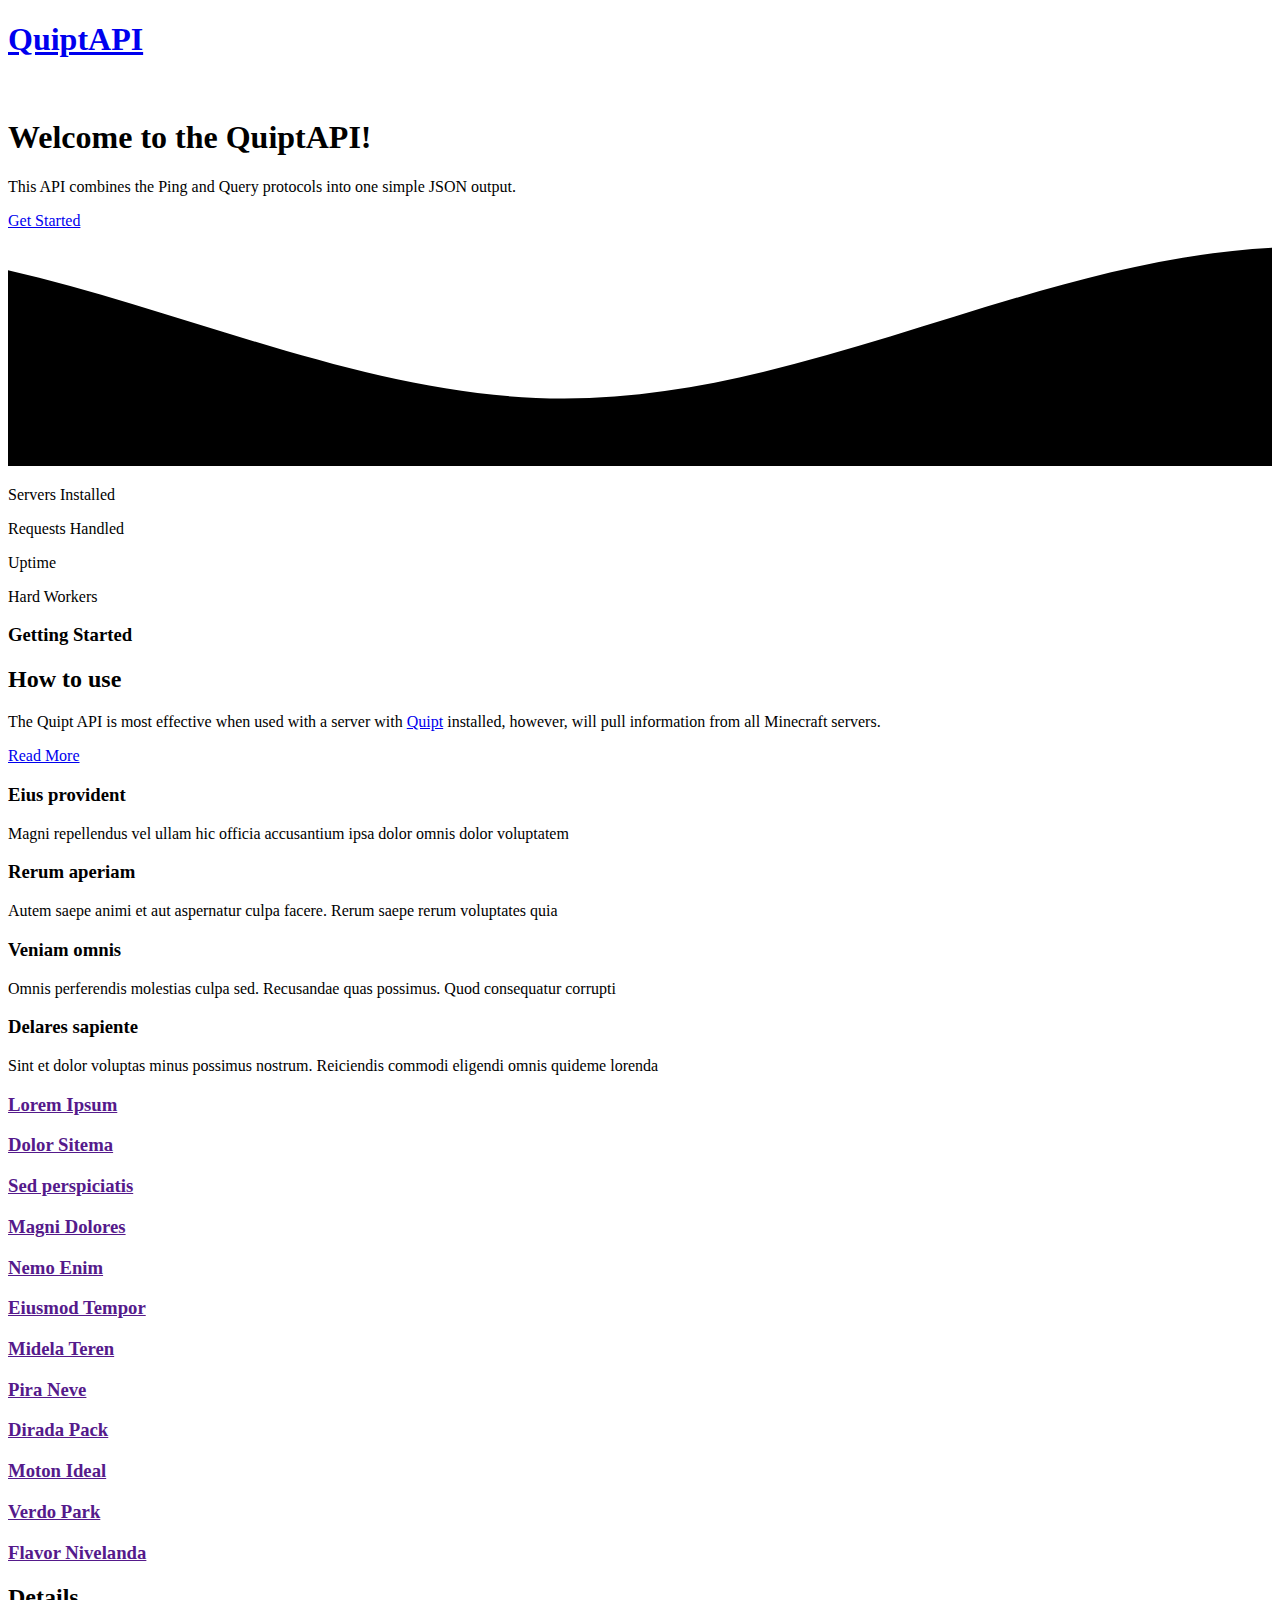
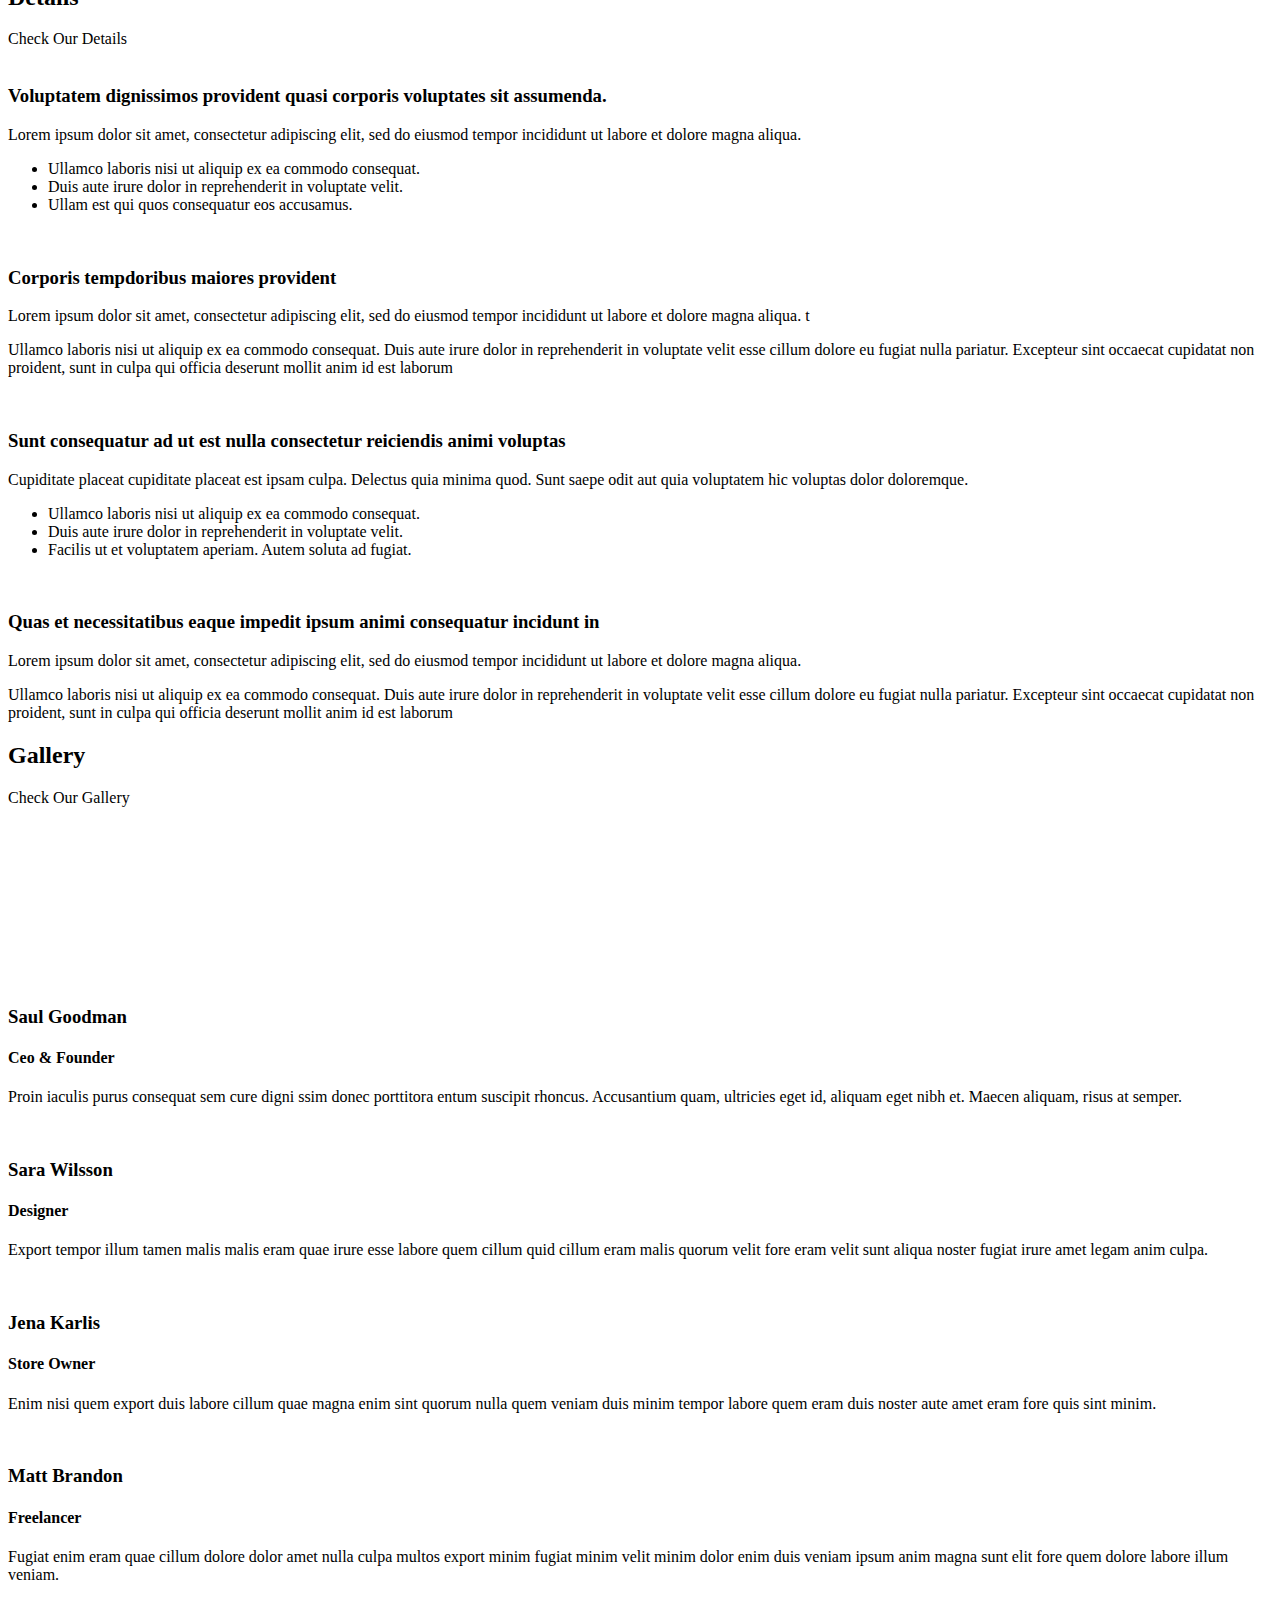
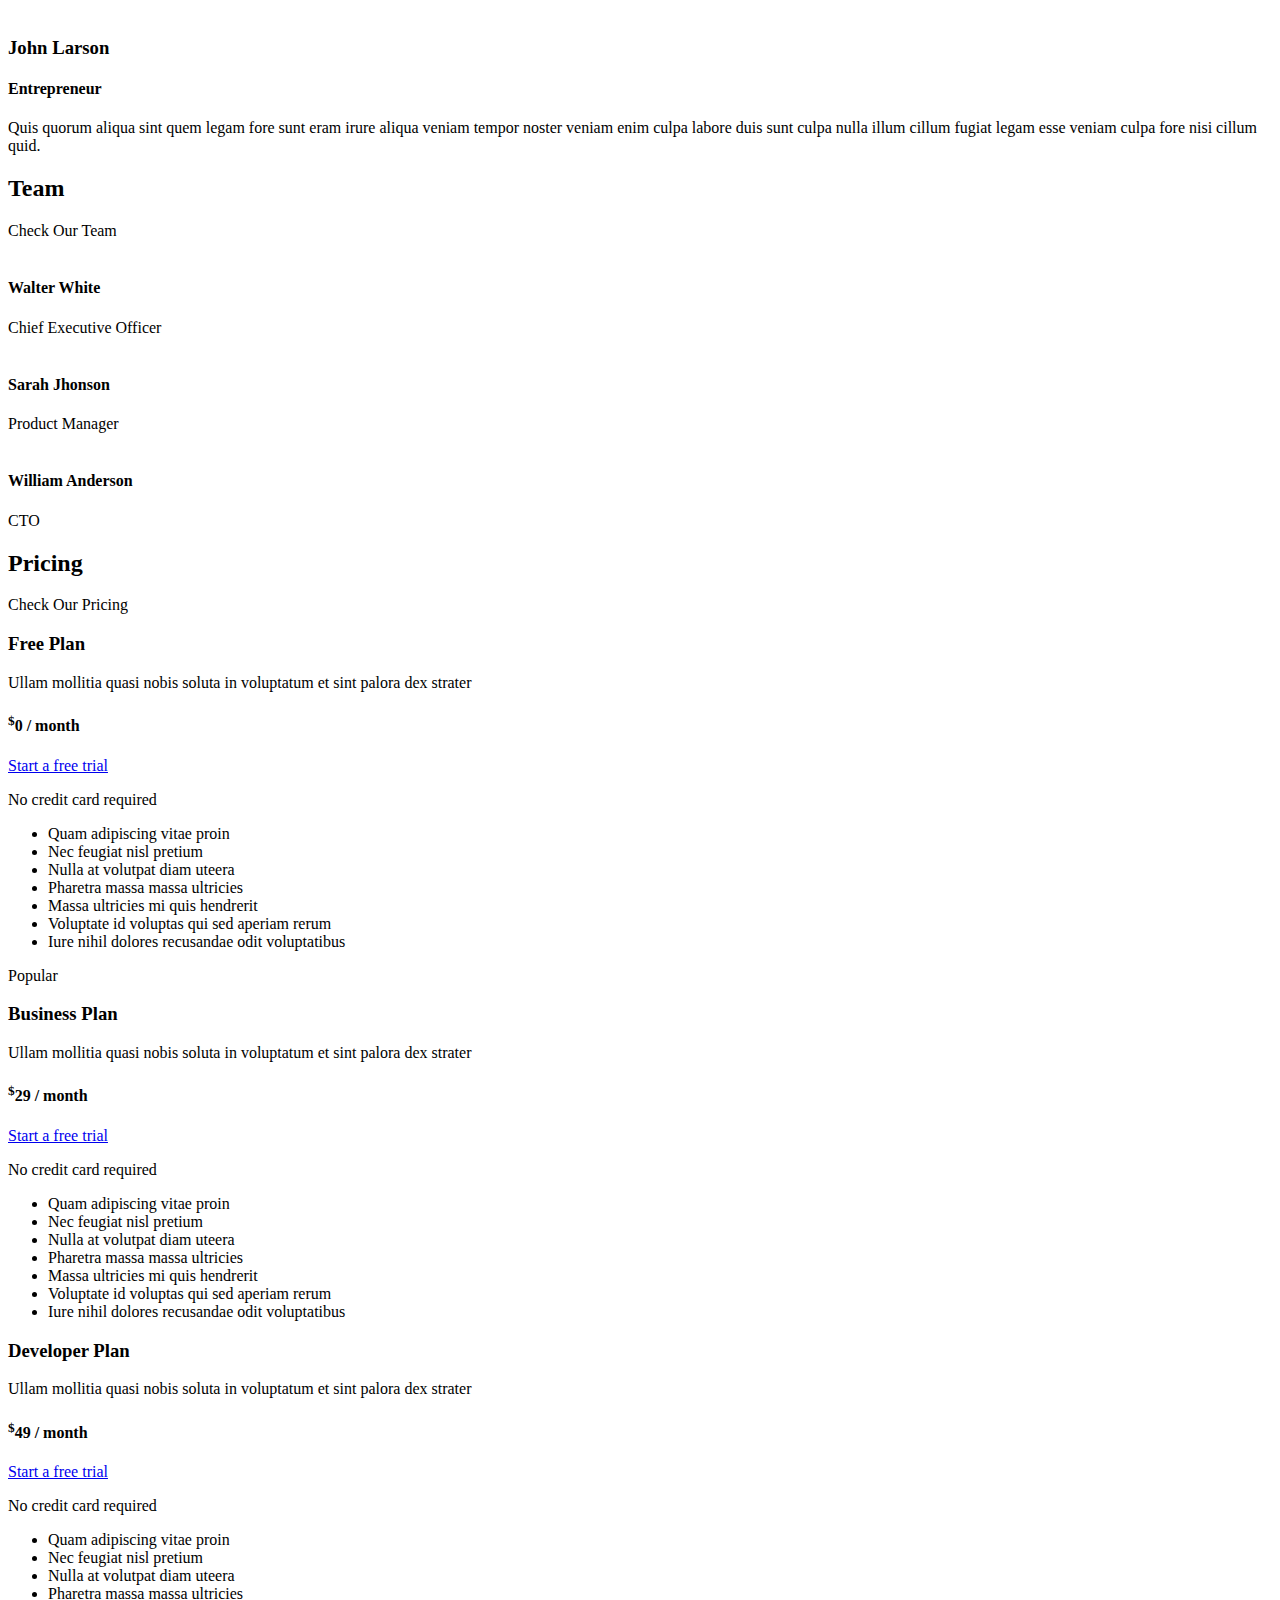
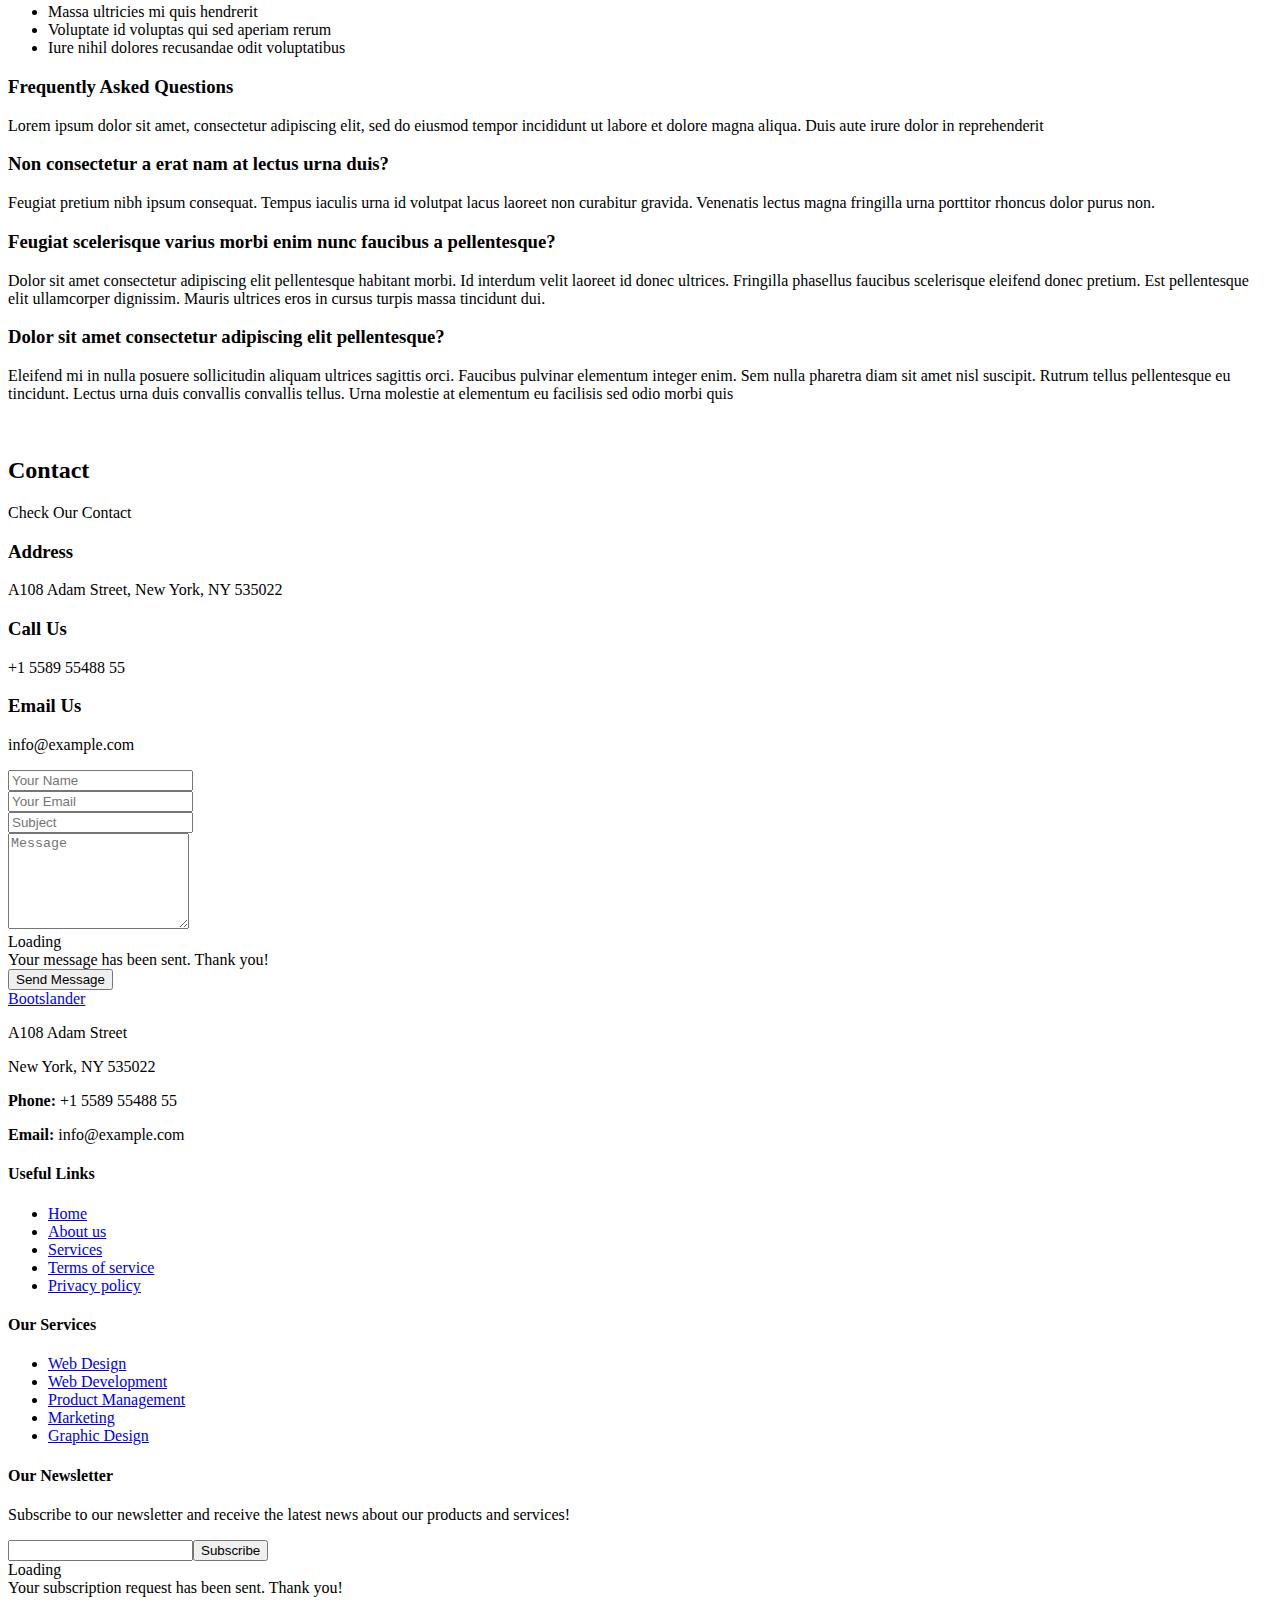
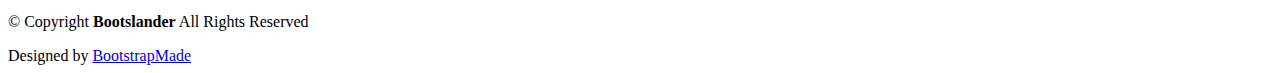
==== commit c7635d0c: "merge static and thymeleaf templates" ====
--- a/src/main/resources/templates/index.html
+++ b/src/main/resources/templates/index.html
@@ -1,5 +1,5 @@
 <!DOCTYPE html>
-<html lang="en">
+<html lang="en" xmlns:th="http://www.thymeleaf.org">
 
 <head>
   <meta charset="utf-8">
@@ -9,8 +9,8 @@
   <meta name="keywords" content="">
 
   <!-- Favicons -->
-  <link href="assets/img/favicon.png" rel="icon">
-  <link href="assets/img/apple-touch-icon.png" rel="apple-touch-icon">
+  <link th:href="@{/assets/img/favicon.png}" rel="icon">
+  <link th:href="@{/assets/img/apple-touch-icon.png}" rel="apple-touch-icon">
 
   <!-- Fonts -->
   <link href="https://fonts.googleapis.com" rel="preconnect">
@@ -18,14 +18,14 @@
   <link href="https://fonts.googleapis.com/css2?family=Roboto:ital,wght@0,100;0,300;0,400;0,500;0,700;0,900;1,100;1,300;1,400;1,500;1,700;1,900&family=Poppins:ital,wght@0,100;0,200;0,300;0,400;0,500;0,600;0,700;0,800;0,900;1,100;1,200;1,300;1,400;1,500;1,600;1,700;1,800;1,900&family=Raleway:ital,wght@0,100;0,200;0,300;0,400;0,500;0,600;0,700;0,800;0,900;1,100;1,200;1,300;1,400;1,500;1,600;1,700;1,800;1,900&display=swap" rel="stylesheet">
 
   <!-- Vendor CSS Files -->
-  <link href="assets/vendor/bootstrap/css/bootstrap.min.css" rel="stylesheet">
-  <link href="assets/vendor/bootstrap-icons/bootstrap-icons.css" rel="stylesheet">
-  <link href="assets/vendor/aos/aos.css" rel="stylesheet">
-  <link href="assets/vendor/glightbox/css/glightbox.min.css" rel="stylesheet">
-  <link href="assets/vendor/swiper/swiper-bundle.min.css" rel="stylesheet">
+  <link th:href="@{/assets/vendor/bootstrap/css/bootstrap.min.css}" rel="stylesheet">
+  <link th:href="@{/assets/vendor/bootstrap-icons/bootstrap-icons.css}" rel="stylesheet">
+  <link th:href="@{/assets/vendor/aos/aos.css}" rel="stylesheet">
+  <link th:href="@{/assets/vendor/glightbox/css/glightbox.min.css}" rel="stylesheet">
+  <link th:href="@{/assets/vendor/swiper/swiper-bundle.min.css}" rel="stylesheet">
 
   <!-- Main CSS File -->
-  <link href="assets/css/main.css" rel="stylesheet">
+  <link th:href="@{/assets/css/main.css}" rel="stylesheet">
 
   <!-- =======================================================
   * Template Name: Bootslander
@@ -59,7 +59,7 @@
       <div class="container">
         <div class="row gy-4 justify-content-between">
           <div class="col-lg-4 order-lg-last hero-img" data-aos="zoom-out" data-aos-delay="100">
-            <img src="assets/img/hero-img.png" class="img-fluid animated" alt="">
+            <img th:src="@{/assets/img/hero-img.png}" class="img-fluid animated" alt="">
           </div>
 
           <div class="col-lg-6  d-flex flex-column justify-content-center" data-aos="fade-in">
@@ -305,7 +305,7 @@
 
         <div class="row gy-4 align-items-center features-item">
           <div class="col-md-5 d-flex align-items-center" data-aos="fade-up" data-aos-delay="100">
-            <img src="assets/img/details-1.png" class="img-fluid" alt="">
+            <img th:src="@{/assets/img/details-1.png}" class="img-fluid" alt="">
           </div>
           <div class="col-md-7" data-aos="fade-up" data-aos-delay="100">
             <h3>Voluptatem dignissimos provident quasi corporis voluptates sit assumenda.</h3>
@@ -323,7 +323,7 @@
 
         <div class="row gy-4 align-items-center features-item">
           <div class="col-md-5 order-1 order-md-2 d-flex align-items-center" data-aos="fade-up" data-aos-delay="200">
-            <img src="assets/img/details-2.png" class="img-fluid" alt="">
+            <img th:src="@{/assets/img/details-2.png}" class="img-fluid" alt="">
           </div>
           <div class="col-md-7 order-2 order-md-1" data-aos="fade-up" data-aos-delay="200">
             <h3>Corporis tempdoribus maiores provident</h3>
@@ -341,7 +341,7 @@
 
         <div class="row gy-4 align-items-center features-item">
           <div class="col-md-5 d-flex align-items-center" data-aos="fade-up">
-            <img src="assets/img/details-3.png" class="img-fluid" alt="">
+            <img th:src="@{/assets/img/details-3.png}" class="img-fluid" alt="">
           </div>
           <div class="col-md-7" data-aos="fade-up">
             <h3>Sunt consequatur ad ut est nulla consectetur reiciendis animi voluptas</h3>
@@ -356,7 +356,7 @@
 
         <div class="row gy-4 align-items-center features-item">
           <div class="col-md-5 order-1 order-md-2 d-flex align-items-center" data-aos="fade-up">
-            <img src="assets/img/details-4.png" class="img-fluid" alt="">
+            <img th:src="@{/assets/img/details-4.png}" class="img-fluid" alt="">
           </div>
           <div class="col-md-7 order-2 order-md-1" data-aos="fade-up">
             <h3>Quas et necessitatibus eaque impedit ipsum animi consequatur incidunt in</h3>
@@ -391,64 +391,64 @@
 
           <div class="col-lg-3 col-md-4">
             <div class="gallery-item">
-              <a href="assets/img/gallery/gallery-1.jpg" class="glightbox" data-gallery="images-gallery">
-                <img src="assets/img/gallery/gallery-1.jpg" alt="" class="img-fluid">
+              <a th:href="@{/assets/img/gallery/gallery-1.jpg}" class="glightbox" data-gallery="images-gallery">
+                <img th:src="@{/assets/img/gallery/gallery-1.jpg}" alt="" class="img-fluid">
               </a>
             </div>
           </div><!-- End Gallery Item -->
 
           <div class="col-lg-3 col-md-4">
             <div class="gallery-item">
-              <a href="assets/img/gallery/gallery-2.jpg" class="glightbox" data-gallery="images-gallery">
-                <img src="assets/img/gallery/gallery-2.jpg" alt="" class="img-fluid">
+              <a th:href="@{/assets/img/gallery/gallery-2.jpg}" class="glightbox" data-gallery="images-gallery">
+                <img th:src="@{/assets/img/gallery/gallery-2.jpg}" alt="" class="img-fluid">
               </a>
             </div>
           </div><!-- End Gallery Item -->
 
           <div class="col-lg-3 col-md-4">
             <div class="gallery-item">
-              <a href="assets/img/gallery/gallery-3.jpg" class="glightbox" data-gallery="images-gallery">
-                <img src="assets/img/gallery/gallery-3.jpg" alt="" class="img-fluid">
+              <a th:href="@{/assets/img/gallery/gallery-3.jpg}" class="glightbox" data-gallery="images-gallery">
+                <img th:src="@{/assets/img/gallery/gallery-3.jpg}" alt="" class="img-fluid">
               </a>
             </div>
           </div><!-- End Gallery Item -->
 
           <div class="col-lg-3 col-md-4">
             <div class="gallery-item">
-              <a href="assets/img/gallery/gallery-4.jpg" class="glightbox" data-gallery="images-gallery">
-                <img src="assets/img/gallery/gallery-4.jpg" alt="" class="img-fluid">
+              <a th:href="@{/assets/img/gallery/gallery-4.jpg}" class="glightbox" data-gallery="images-gallery">
+                <img th:src="@{/assets/img/gallery/gallery-4.jpg}" alt="" class="img-fluid">
               </a>
             </div>
           </div><!-- End Gallery Item -->
 
           <div class="col-lg-3 col-md-4">
             <div class="gallery-item">
-              <a href="assets/img/gallery/gallery-5.jpg" class="glightbox" data-gallery="images-gallery">
-                <img src="assets/img/gallery/gallery-5.jpg" alt="" class="img-fluid">
+              <a th:href="@{/assets/img/gallery/gallery-5.jpg}" class="glightbox" data-gallery="images-gallery">
+                <img th:src="@{/assets/img/gallery/gallery-5.jpg}" alt="" class="img-fluid">
               </a>
             </div>
           </div><!-- End Gallery Item -->
 
           <div class="col-lg-3 col-md-4">
             <div class="gallery-item">
-              <a href="assets/img/gallery/gallery-6.jpg" class="glightbox" data-gallery="images-gallery">
-                <img src="assets/img/gallery/gallery-6.jpg" alt="" class="img-fluid">
+              <a th:href="@{/assets/img/gallery/gallery-6.jpg}" class="glightbox" data-gallery="images-gallery">
+                <img th:src="@{/assets/img/gallery/gallery-6.jpg}" alt="" class="img-fluid">
               </a>
             </div>
           </div><!-- End Gallery Item -->
 
           <div class="col-lg-3 col-md-4">
             <div class="gallery-item">
-              <a href="assets/img/gallery/gallery-7.jpg" class="glightbox" data-gallery="images-gallery">
-                <img src="assets/img/gallery/gallery-7.jpg" alt="" class="img-fluid">
+              <a th:href="@{/assets/img/gallery/gallery-7.jpg}" class="glightbox" data-gallery="images-gallery">
+                <img th:src="@{/assets/img/gallery/gallery-7.jpg}" alt="" class="img-fluid">
               </a>
             </div>
           </div><!-- End Gallery Item -->
 
           <div class="col-lg-3 col-md-4">
             <div class="gallery-item">
-              <a href="assets/img/gallery/gallery-8.jpg" class="glightbox" data-gallery="images-gallery">
-                <img src="assets/img/gallery/gallery-8.jpg" alt="" class="img-fluid">
+              <a th:href="@{/assets/img/gallery/gallery-8.jpg}" class="glightbox" data-gallery="images-gallery">
+                <img th:src="@{/assets/img/gallery/gallery-8.jpg}" alt="" class="img-fluid">
               </a>
             </div>
           </div><!-- End Gallery Item -->
@@ -462,7 +462,7 @@
     <!-- Testimonials Section -->
     <section id="testimonials" class="testimonials section dark-background">
 
-      <img src="assets/img/testimonials-bg.jpg" class="testimonials-bg" alt="">
+      <img th:src="@{/assets/img/testimonials-bg.jpg}" class="testimonials-bg" alt="">
 
       <div class="container" data-aos="fade-up" data-aos-delay="100">
 
@@ -486,7 +486,7 @@
 
             <div class="swiper-slide">
               <div class="testimonial-item">
-                <img src="assets/img/testimonials/testimonials-1.jpg" class="testimonial-img" alt="">
+                <img th:src="@{/assets/img/testimonials/testimonials-1.jpg}" class="testimonial-img" alt="">
                 <h3>Saul Goodman</h3>
                 <h4>Ceo &amp; Founder</h4>
                 <div class="stars">
@@ -502,7 +502,7 @@
 
             <div class="swiper-slide">
               <div class="testimonial-item">
-                <img src="assets/img/testimonials/testimonials-2.jpg" class="testimonial-img" alt="">
+                <img th:src="@{/assets/img/testimonials/testimonials-2.jpg}" class="testimonial-img" alt="">
                 <h3>Sara Wilsson</h3>
                 <h4>Designer</h4>
                 <div class="stars">
@@ -518,7 +518,7 @@
 
             <div class="swiper-slide">
               <div class="testimonial-item">
-                <img src="assets/img/testimonials/testimonials-3.jpg" class="testimonial-img" alt="">
+                <img th:src="@{/assets/img/testimonials/testimonials-3.jpg}" class="testimonial-img" alt="">
                 <h3>Jena Karlis</h3>
                 <h4>Store Owner</h4>
                 <div class="stars">
@@ -534,7 +534,7 @@
 
             <div class="swiper-slide">
               <div class="testimonial-item">
-                <img src="assets/img/testimonials/testimonials-4.jpg" class="testimonial-img" alt="">
+                <img th:src="@{/assets/img/testimonials/testimonials-4.jpg}" class="testimonial-img" alt="">
                 <h3>Matt Brandon</h3>
                 <h4>Freelancer</h4>
                 <div class="stars">
@@ -550,7 +550,7 @@
 
             <div class="swiper-slide">
               <div class="testimonial-item">
-                <img src="assets/img/testimonials/testimonials-5.jpg" class="testimonial-img" alt="">
+                <img th:src="@{/assets/img/testimonials/testimonials-5.jpg}" class="testimonial-img" alt="">
                 <h3>John Larson</h3>
                 <h4>Entrepreneur</h4>
                 <div class="stars">
@@ -587,7 +587,7 @@
 
           <div class="col-lg-4 col-md-6" data-aos="fade-up" data-aos-delay="100">
             <div class="member">
-              <div class="pic"><img src="assets/img/team/team-1.jpg" class="img-fluid" alt=""></div>
+              <div class="pic"><img th:src="@{/assets/img/team/team-1.jpg}" class="img-fluid" alt=""></div>
               <div class="member-info">
                 <h4>Walter White</h4>
                 <span>Chief Executive Officer</span>
@@ -603,7 +603,7 @@
 
           <div class="col-lg-4 col-md-6" data-aos="fade-up" data-aos-delay="200">
             <div class="member">
-              <div class="pic"><img src="assets/img/team/team-2.jpg" class="img-fluid" alt=""></div>
+              <div class="pic"><img th:src="@{/assets/img/team/team-2.jpg}" class="img-fluid" alt=""></div>
               <div class="member-info">
                 <h4>Sarah Jhonson</h4>
                 <span>Product Manager</span>
@@ -619,7 +619,7 @@
 
           <div class="col-lg-4 col-md-6" data-aos="fade-up" data-aos-delay="300">
             <div class="member">
-              <div class="pic"><img src="assets/img/team/team-3.jpg" class="img-fluid" alt=""></div>
+              <div class="pic"><img th:src="@{/assets/img/team/team-3.jpg}" class="img-fluid" alt=""></div>
               <div class="member-info">
                 <h4>William Anderson</h4>
                 <span>CTO</span>
@@ -766,7 +766,7 @@
           </div>
 
           <div class="col-lg-5 order-1 order-lg-2">
-            <img src="assets/img/faq.jpg" class="img-fluid" alt="" data-aos="zoom-in" data-aos-delay="100">
+            <img th:src="@{/assets/img/faq.jpg}" class="img-fluid" alt="" data-aos="zoom-in" data-aos-delay="100">
           </div>
         </div>
 
@@ -815,7 +815,7 @@
           </div>
 
           <div class="col-lg-8">
-            <form action="forms/contact.php" method="post" class="php-email-form" data-aos="fade-up" data-aos-delay="200">
+            <form th:action="@{/forms/contact.php}" method="post" class="php-email-form" data-aos="fade-up" data-aos-delay="200">
               <div class="row gy-4">
 
                 <div class="col-md-6">
@@ -901,7 +901,7 @@
         <div class="col-lg-4 col-md-12 footer-newsletter">
           <h4>Our Newsletter</h4>
           <p>Subscribe to our newsletter and receive the latest news about our products and services!</p>
-          <form action="forms/newsletter.php" method="post" class="php-email-form">
+          <form th:action="@{/forms/newsletter.php}" method="post" class="php-email-form">
             <div class="newsletter-form"><input type="email" name="email"><input type="submit" value="Subscribe"></div>
             <div class="loading">Loading</div>
             <div class="error-message"></div>
@@ -932,15 +932,15 @@
   <div id="preloader"></div>
 
   <!-- Vendor JS Files -->
-  <script src="assets/vendor/bootstrap/js/bootstrap.bundle.min.js"></script>
-  <script src="assets/vendor/php-email-form/validate.js"></script>
-  <script src="assets/vendor/aos/aos.js"></script>
-  <script src="assets/vendor/glightbox/js/glightbox.min.js"></script>
-  <script src="assets/vendor/purecounter/purecounter_vanilla.js"></script>
-  <script src="assets/vendor/swiper/swiper-bundle.min.js"></script>
+  <script th:src="@{/assets/vendor/bootstrap/js/bootstrap.bundle.min.js}"></script>
+  <script th:src="@{/assets/vendor/php-email-form/validate.js}"></script>
+  <script th:src="@{/assets/vendor/aos/aos.js}"></script>
+  <script th:src="@{/assets/vendor/glightbox/js/glightbox.min.js}"></script>
+  <script th:src="@{/assets/vendor/purecounter/purecounter_vanilla.js}"></script>
+  <script th:src="@{/assets/vendor/swiper/swiper-bundle.min.js}"></script>
 
   <!-- Main JS File -->
-  <script src="assets/js/main.js"></script>
+  <script th:src="@{/assets/js/main.js}"></script>
 
 </body>
 
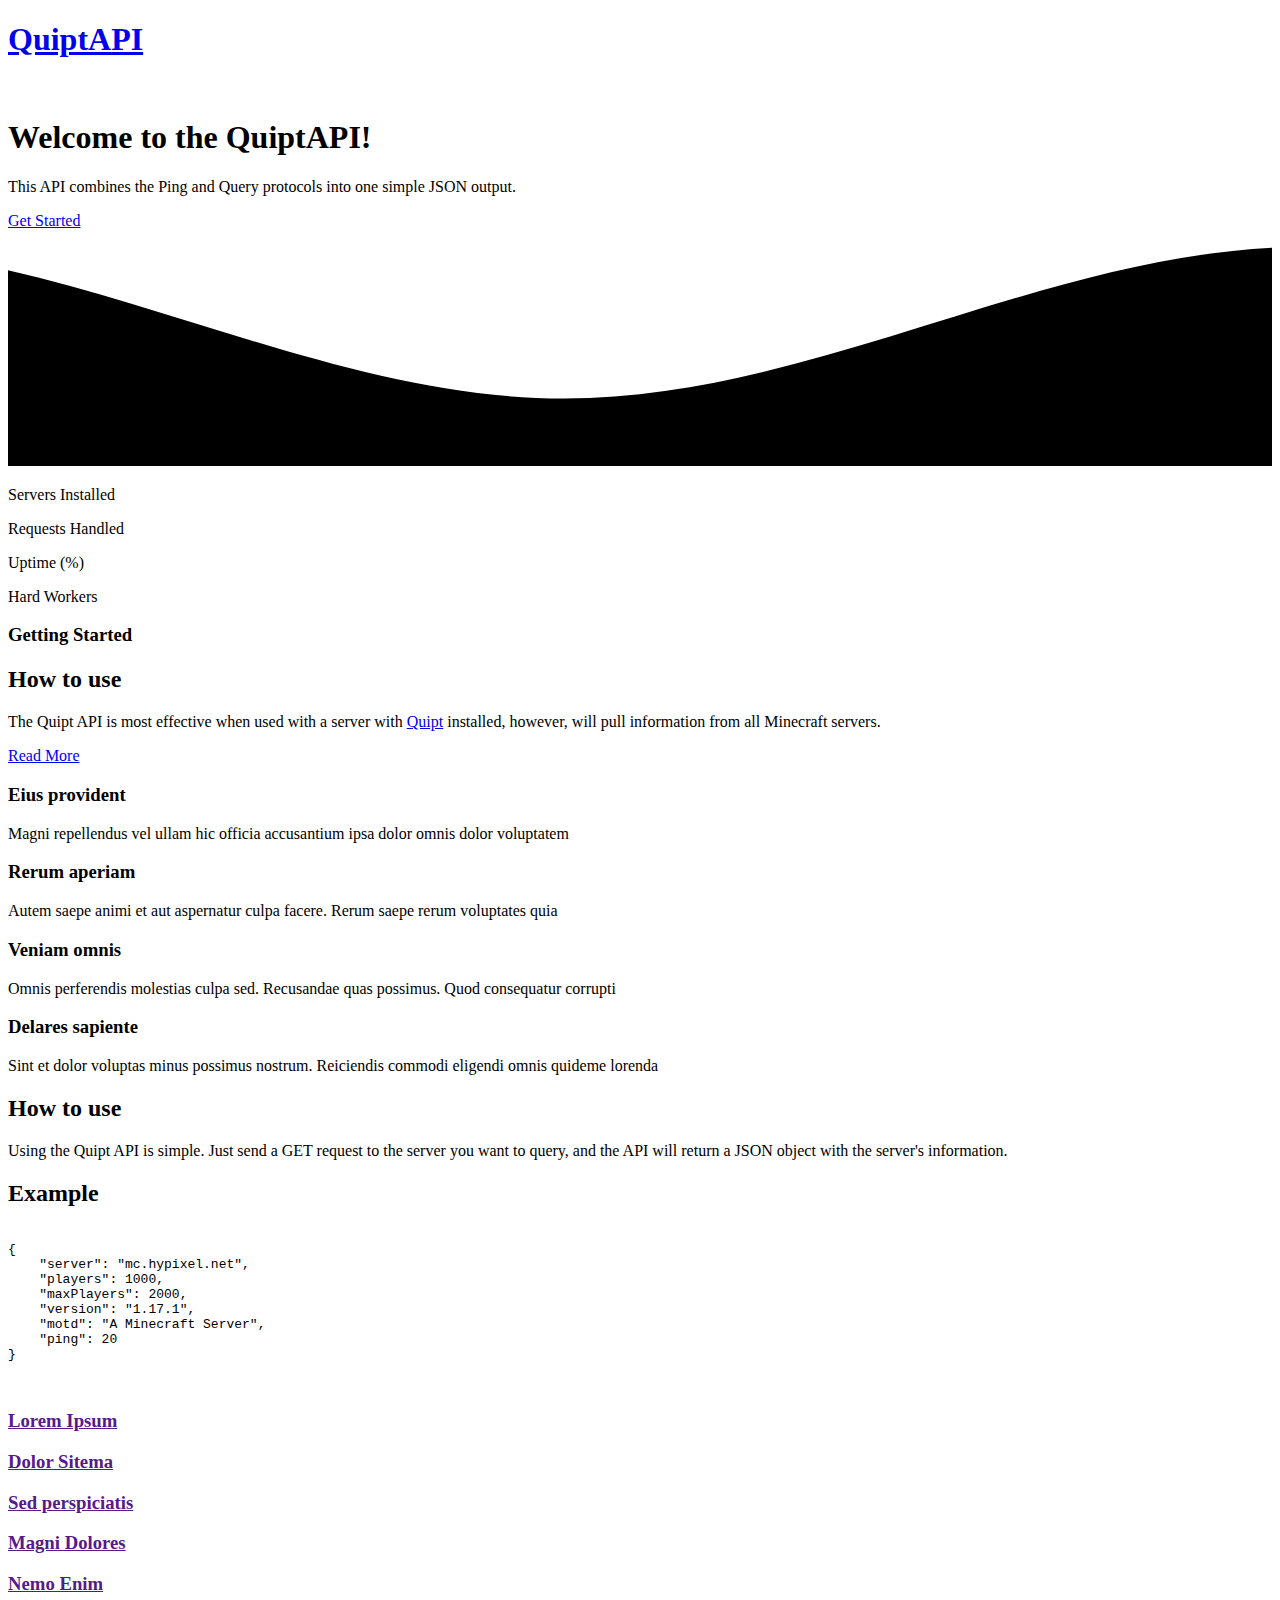
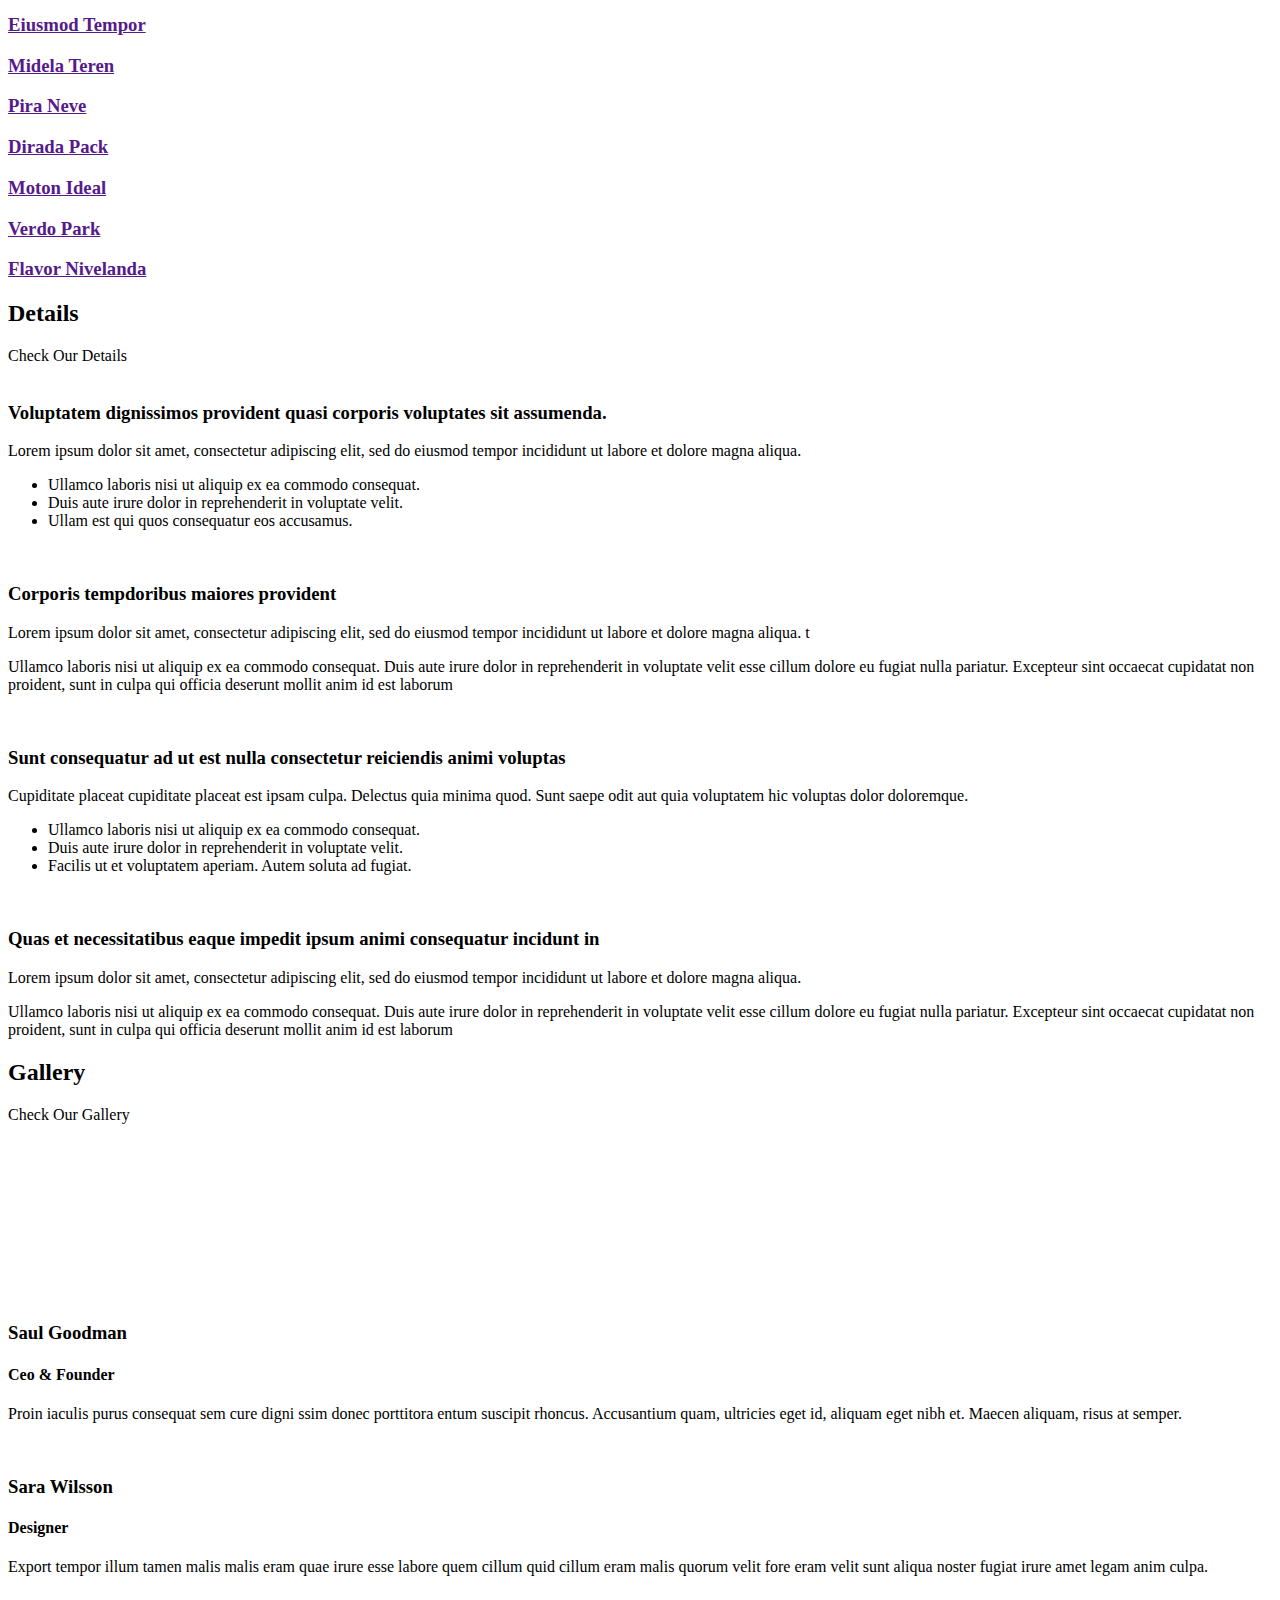
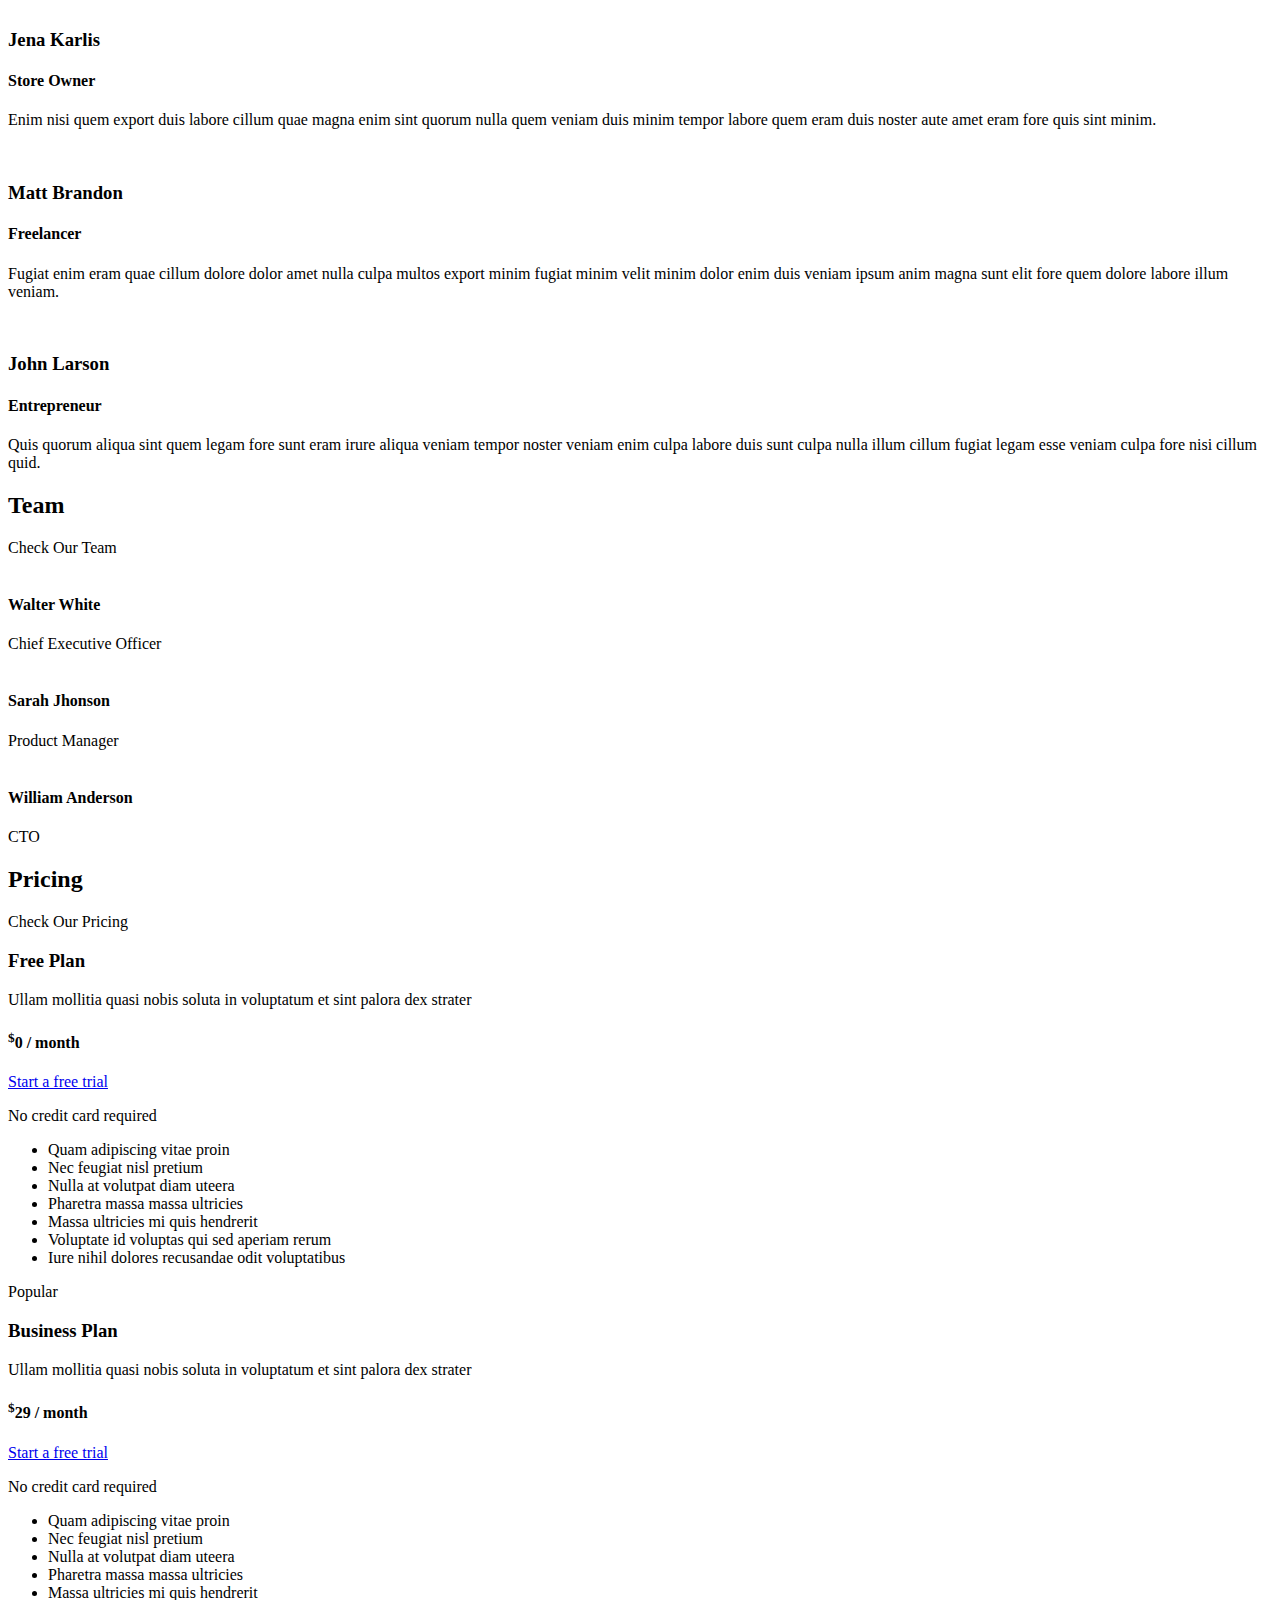
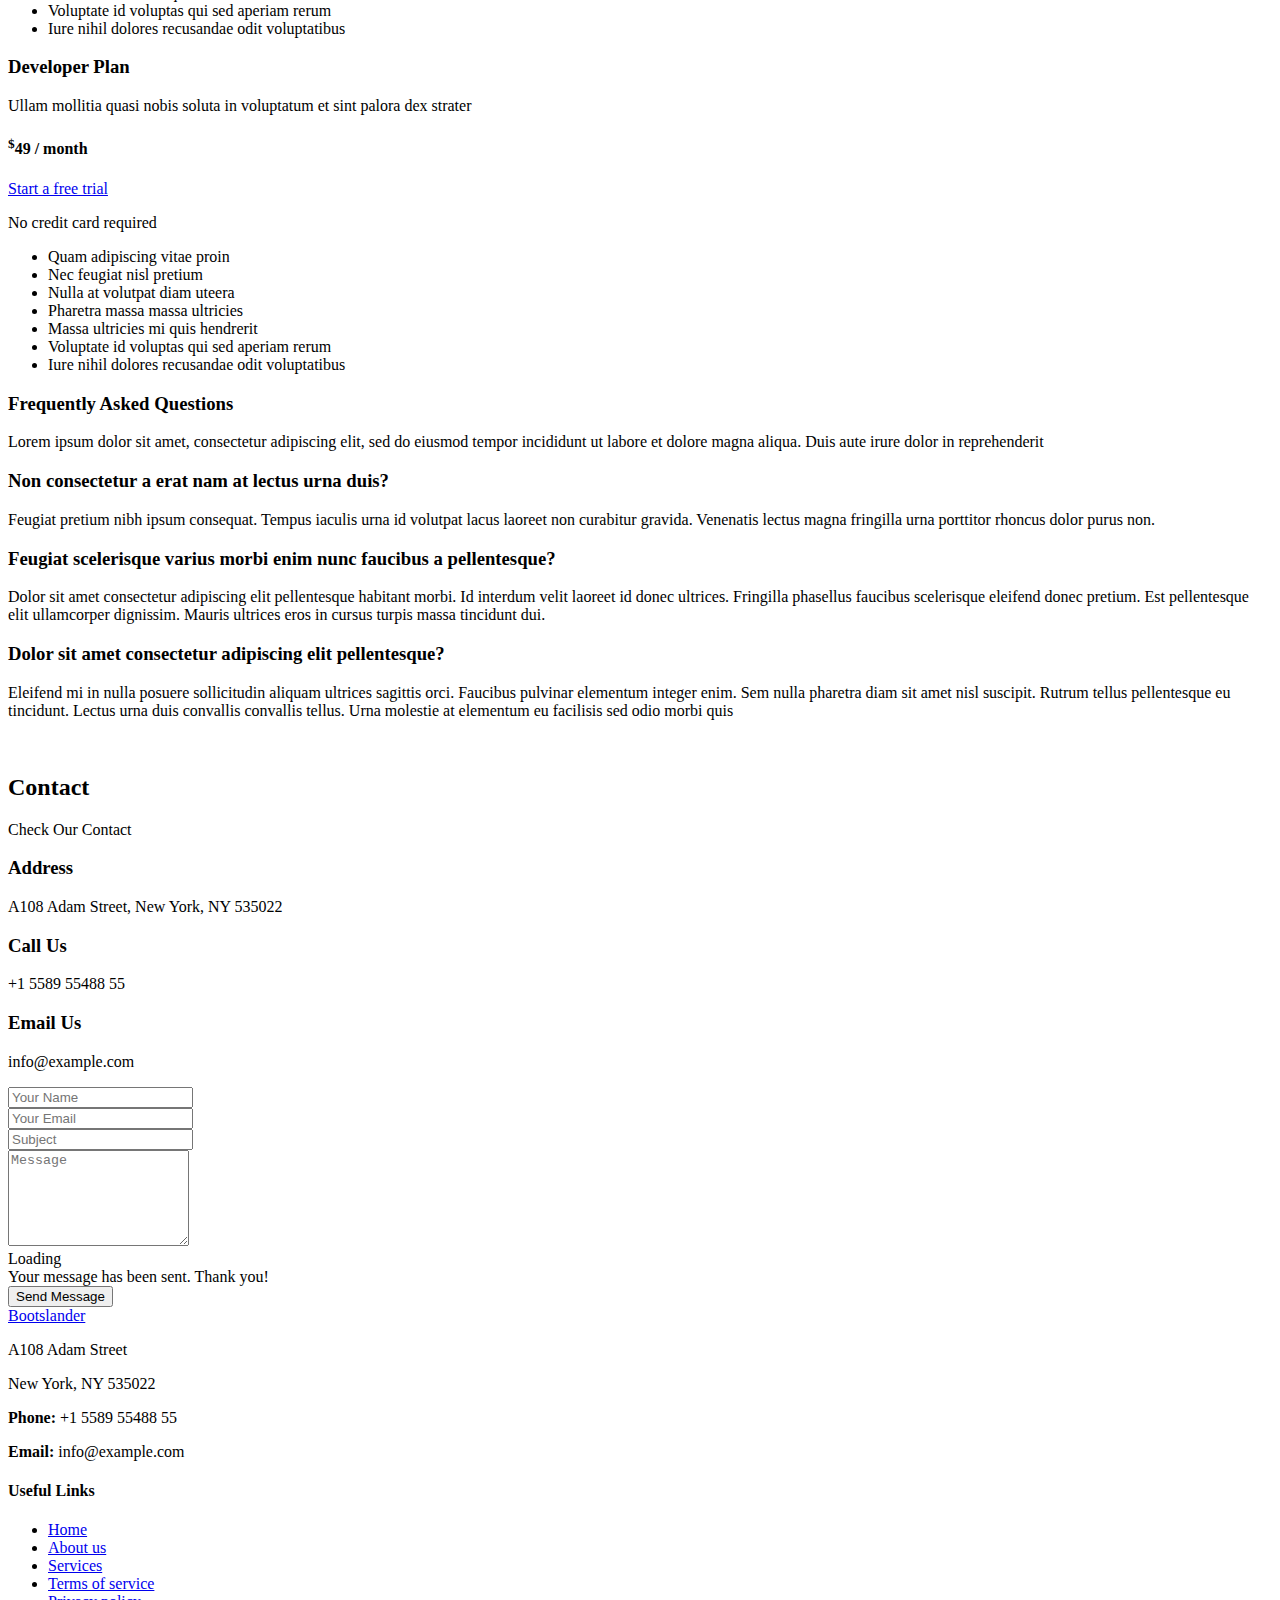
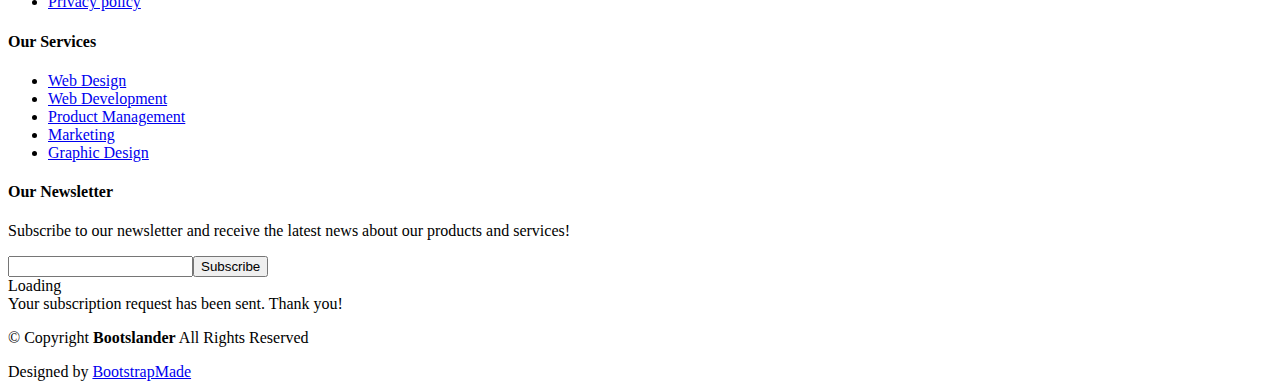
==== commit 5080d5d3: "added prism and accurate uptime calculator" ====
--- a/src/main/resources/templates/index.html
+++ b/src/main/resources/templates/index.html
@@ -2,945 +2,1051 @@
 <html lang="en" xmlns:th="http://www.thymeleaf.org">
 
 <head>
-  <meta charset="utf-8">
-  <meta content="width=device-width, initial-scale=1.0" name="viewport">
-  <title>Quipt API</title>
-  <meta name="description" content="">
-  <meta name="keywords" content="">
-
-  <!-- Favicons -->
-  <link th:href="@{/assets/img/favicon.png}" rel="icon">
-  <link th:href="@{/assets/img/apple-touch-icon.png}" rel="apple-touch-icon">
-
-  <!-- Fonts -->
-  <link href="https://fonts.googleapis.com" rel="preconnect">
-  <link href="https://fonts.gstatic.com" rel="preconnect" crossorigin>
-  <link href="https://fonts.googleapis.com/css2?family=Roboto:ital,wght@0,100;0,300;0,400;0,500;0,700;0,900;1,100;1,300;1,400;1,500;1,700;1,900&family=Poppins:ital,wght@0,100;0,200;0,300;0,400;0,500;0,600;0,700;0,800;0,900;1,100;1,200;1,300;1,400;1,500;1,600;1,700;1,800;1,900&family=Raleway:ital,wght@0,100;0,200;0,300;0,400;0,500;0,600;0,700;0,800;0,900;1,100;1,200;1,300;1,400;1,500;1,600;1,700;1,800;1,900&display=swap" rel="stylesheet">
-
-  <!-- Vendor CSS Files -->
-  <link th:href="@{/assets/vendor/bootstrap/css/bootstrap.min.css}" rel="stylesheet">
-  <link th:href="@{/assets/vendor/bootstrap-icons/bootstrap-icons.css}" rel="stylesheet">
-  <link th:href="@{/assets/vendor/aos/aos.css}" rel="stylesheet">
-  <link th:href="@{/assets/vendor/glightbox/css/glightbox.min.css}" rel="stylesheet">
-  <link th:href="@{/assets/vendor/swiper/swiper-bundle.min.css}" rel="stylesheet">
-
-  <!-- Main CSS File -->
-  <link th:href="@{/assets/css/main.css}" rel="stylesheet">
-
-  <!-- =======================================================
-  * Template Name: Bootslander
-  * Template URL: https://bootstrapmade.com/bootslander-free-bootstrap-landing-page-template/
-  * Updated: Aug 07 2024 with Bootstrap v5.3.3
-  * Author: BootstrapMade.com
-  * License: https://bootstrapmade.com/license/
-  ======================================================== -->
+    <meta charset="utf-8">
+    <meta content="width=device-width, initial-scale=1.0" name="viewport">
+    <title>Quipt API</title>
+    <meta name="description" content="">
+    <meta name="keywords" content="">
+
+    <!-- Favicons -->
+    <link th:href="@{/assets/img/favicon.png}" rel="icon">
+    <link th:href="@{/assets/img/apple-touch-icon.png}" rel="apple-touch-icon">
+
+    <!-- Fonts -->
+    <link href="https://fonts.googleapis.com" rel="preconnect">
+    <link href="https://fonts.gstatic.com" rel="preconnect" crossorigin>
+    <link href="https://fonts.googleapis.com/css2?family=Roboto:ital,wght@0,100;0,300;0,400;0,500;0,700;0,900;1,100;1,300;1,400;1,500;1,700;1,900&family=Poppins:ital,wght@0,100;0,200;0,300;0,400;0,500;0,600;0,700;0,800;0,900;1,100;1,200;1,300;1,400;1,500;1,600;1,700;1,800;1,900&family=Raleway:ital,wght@0,100;0,200;0,300;0,400;0,500;0,600;0,700;0,800;0,900;1,100;1,200;1,300;1,400;1,500;1,600;1,700;1,800;1,900&display=swap"
+          rel="stylesheet">
+
+<!--    <link href="https://cdnjs.cloudflare.com/ajax/libs/prism/1.24.1/themes/prism.min.css" rel="stylesheet" />-->
+<!--    <script src="https://cdnjs.cloudflare.com/ajax/libs/prism/1.24.1/prism.min.js"></script>-->
+<!--    <script src="https://cdnjs.cloudflare.com/ajax/libs/prism/1.24.1/components/prism-java.min.js"></script>-->
+<!--    <script src="https://cdnjs.cloudflare.com/ajax/libs/prism/1.24.1/components/prism-json.min.js"></script>-->
+
+    <!-- Vendor CSS Files -->
+    <link th:href="@{/assets/vendor/bootstrap/css/bootstrap.min.css}" rel="stylesheet">
+    <link th:href="@{/assets/vendor/bootstrap-icons/bootstrap-icons.css}" rel="stylesheet">
+    <link th:href="@{/assets/vendor/aos/aos.css}" rel="stylesheet">
+    <link th:href="@{/assets/vendor/glightbox/css/glightbox.min.css}" rel="stylesheet">
+    <link th:href="@{/assets/vendor/swiper/swiper-bundle.min.css}" rel="stylesheet">
+    <link th:href="@{/assets/vendor/prism/css/prism.css}" rel="stylesheet">
+
+    <!-- Main CSS File -->
+    <link th:href="@{/assets/css/main.css}" rel="stylesheet">
+
+    <!-- =======================================================
+    * Template Name: Bootslander
+    * Template URL: https://bootstrapmade.com/bootslander-free-bootstrap-landing-page-template/
+    * Updated: Aug 07 2024 with Bootstrap v5.3.3
+    * Author: BootstrapMade.com
+    * License: https://bootstrapmade.com/license/
+    ======================================================== -->
 </head>
 
 <body class="index-page">
 
-  <header id="header" class="header d-flex align-items-center fixed-top">
+<script th:src="@{/assets/vendor/prism/js/prism.js}"></script>
+
+<header id="header" class="header d-flex align-items-center fixed-top">
     <div class="container-fluid container-xl position-relative d-flex align-items-center justify-content-between">
 
-      <a href="index.html" class="logo d-flex align-items-center">
-        <!-- Uncomment the line below if you also wish to use an image logo -->
-        <!-- <img src="assets/img/logo.png" alt=""> -->
-        <h1 class="sitename">QuiptAPI</h1>
-      </a>
+        <a href="index.html" class="logo d-flex align-items-center">
+            <!-- Uncomment the line below if you also wish to use an image logo -->
+            <!-- <img src="assets/img/logo.png" alt=""> -->
+            <h1 class="sitename">QuiptAPI</h1>
+        </a>
 
 
     </div>
-  </header>
-
-  <main class="main">
+</header>
+
+<main class="main">
 
     <!-- Hero Section -->
     <section id="hero" class="hero section dark-background">
 
-      <div class="container">
-        <div class="row gy-4 justify-content-between">
-          <div class="col-lg-4 order-lg-last hero-img" data-aos="zoom-out" data-aos-delay="100">
-            <img th:src="@{/assets/img/hero-img.png}" class="img-fluid animated" alt="">
-          </div>
-
-          <div class="col-lg-6  d-flex flex-column justify-content-center" data-aos="fade-in">
-            <h1>Welcome to the  <span>QuiptAPI</span>!</h1>
-            <p>This API combines the Ping and Query protocols into one simple JSON output.</p>
-            <div class="d-flex">
-              <a href="#about" class="btn-get-started">Get Started</a>
-            </div>
-          </div>
-
-        </div>
-      </div>
-
-      <svg class="hero-waves" xmlns="http://www.w3.org/2000/svg" xmlns:xlink="http://www.w3.org/1999/xlink" viewBox="0 24 150 28 " preserveAspectRatio="none">
-        <defs>
-          <path id="wave-path" d="M-160 44c30 0 58-18 88-18s 58 18 88 18 58-18 88-18 58 18 88 18 v44h-352z"></path>
-        </defs>
-        <g class="wave1">
-          <use xlink:href="#wave-path" x="50" y="3"></use>
-        </g>
-        <g class="wave2">
-          <use xlink:href="#wave-path" x="50" y="0"></use>
-        </g>
-        <g class="wave3">
-          <use xlink:href="#wave-path" x="50" y="9"></use>
-        </g>
-      </svg>
+        <div class="container">
+            <div class="row gy-4 justify-content-between">
+                <div class="col-lg-4 order-lg-last hero-img" data-aos="zoom-out" data-aos-delay="100">
+                    <img th:src="@{/assets/img/hero-img.png}" class="img-fluid animated" alt="">
+                </div>
+
+                <div class="col-lg-6  d-flex flex-column justify-content-center" data-aos="fade-in">
+                    <h1>Welcome to the <span>QuiptAPI</span>!</h1>
+                    <p>This API combines the Ping and Query protocols into one simple JSON output.</p>
+                    <div class="d-flex">
+                        <a href="#about" class="btn-get-started">Get Started</a>
+                    </div>
+                </div>
+
+            </div>
+        </div>
+
+        <svg class="hero-waves" xmlns="http://www.w3.org/2000/svg" xmlns:xlink="http://www.w3.org/1999/xlink"
+             viewBox="0 24 150 28 " preserveAspectRatio="none">
+            <defs>
+                <path id="wave-path"
+                      d="M-160 44c30 0 58-18 88-18s 58 18 88 18 58-18 88-18 58 18 88 18 v44h-352z"></path>
+            </defs>
+            <g class="wave1">
+                <use xlink:href="#wave-path" x="50" y="3"></use>
+            </g>
+            <g class="wave2">
+                <use xlink:href="#wave-path" x="50" y="0"></use>
+            </g>
+            <g class="wave3">
+                <use xlink:href="#wave-path" x="50" y="9"></use>
+            </g>
+        </svg>
 
     </section><!-- /Hero Section -->
 
     <!-- Stats Section -->
     <section id="stats" class="stats section">
 
-      <div class="container" data-aos="fade-up" data-aos-delay="100">
-
-        <div class="row gy-4">
-
-          <div class="col-lg-3 col-md-6 d-flex flex-column align-items-center">
-            <i class="bi bi-hdd-stack"></i>
-            <div class="stats-item">
-              <span data-purecounter-start="0" th:data-purecounter-end="${servers}" data-purecounter-duration="1" class="purecounter"></span>
-              <p>Servers Installed</p>
-            </div>
-          </div><!-- End Stats Item -->
-
-          <div class="col-lg-3 col-md-6 d-flex flex-column align-items-center">
-            <i class="bi bi-journal-richtext"></i>
-            <div class="stats-item">
-              <span data-purecounter-start="0" th:data-purecounter-end="${requestsHandled}" data-purecounter-duration="1" class="purecounter"></span>
-              <p>Requests Handled</p>
-            </div>
-          </div><!-- End Stats Item -->
-
-          <div class="col-lg-3 col-md-6 d-flex flex-column align-items-center">
-            <i class="bi bi-headset"></i>
-            <div class="stats-item">
-              <span data-purecounter-start="0" th:data-purecounter-end="${uptime}" data-purecounter-duration="1" class="purecounter"></span>
-              <p>Uptime</p>
-            </div>
-          </div><!-- End Stats Item -->
-
-          <div class="col-lg-3 col-md-6 d-flex flex-column align-items-center">
-            <i class="bi bi-people"></i>
-            <div class="stats-item">
-              <span data-purecounter-start="0" th:data-purecounter-end="${hardWorkers}" data-purecounter-duration="1" class="purecounter"></span>
-              <p>Hard Workers</p>
-            </div>
-          </div><!-- End Stats Item -->
-
-        </div>
-
-      </div>
+        <div class="container" data-aos="fade-up" data-aos-delay="100">
+
+            <div class="row gy-4">
+
+                <div class="col-lg-3 col-md-6 d-flex flex-column align-items-center">
+                    <i class="bi bi-hdd-stack"></i>
+                    <div class="stats-item">
+                        <span data-purecounter-start="0" th:data-purecounter-end="${servers}"
+                              data-purecounter-duration="1" class="purecounter"></span>
+                        <p>Servers Installed</p>
+                    </div>
+                </div><!-- End Stats Item -->
+
+                <div class="col-lg-3 col-md-6 d-flex flex-column align-items-center">
+                    <i class="bi bi-journal-richtext"></i>
+                    <div class="stats-item">
+                        <span data-purecounter-start="0" th:data-purecounter-end="${requestsHandled}"
+                              data-purecounter-duration="1" class="purecounter"></span>
+                        <p>Requests Handled</p>
+                    </div>
+                </div><!-- End Stats Item -->
+
+                <div class="col-lg-3 col-md-6 d-flex flex-column align-items-center">
+                    <i class="bi bi-cloud-arrow-up"></i>
+                    <div class="stats-item">
+                        <span data-purecounter-start="0" th:data-purecounter-end="${uptime}"
+                              data-purecounter-duration="1" class="purecounter"></span>
+                        <p>Uptime (%)</p>
+                    </div>
+                </div><!-- End Stats Item -->
+
+                <div class="col-lg-3 col-md-6 d-flex flex-column align-items-center">
+                    <i class="bi bi-people"></i>
+                    <div class="stats-item">
+                        <span data-purecounter-start="0" th:data-purecounter-end="${hardWorkers}"
+                              data-purecounter-duration="1" class="purecounter"></span>
+                        <p>Hard Workers</p>
+                    </div>
+                </div><!-- End Stats Item -->
+
+            </div>
+
+        </div>
 
     </section><!-- /Stats Section -->
 
     <!-- About Section -->
     <section id="about" class="about section">
 
-      <div class="container" data-aos="fade-up" data-aos-delay="100">
-        <div class="row align-items-xl-center gy-5">
-
-          <div class="col-xl-5 content">
-            <h3>Getting Started</h3>
-            <h2>How to use </h2>
-            <p>The Quipt API is most effective when used with a server with <a href="#">Quipt</a> installed, however, will pull information from all Minecraft servers.</p>
-            <a href="#" class="read-more"><span>Read More</span><i class="bi bi-arrow-right"></i></a>
-          </div>
-
-          <div class="col-xl-7">
-            <div class="row gy-4 icon-boxes">
-
-              <div class="col-md-6" data-aos="fade-up" data-aos-delay="200">
-                <div class="icon-box">
-                  <i class="bi bi-buildings"></i>
-                  <h3>Eius provident</h3>
-                  <p>Magni repellendus vel ullam hic officia accusantium ipsa dolor omnis dolor voluptatem</p>
-                </div>
-              </div> <!-- End Icon Box -->
-
-              <div class="col-md-6" data-aos="fade-up" data-aos-delay="300">
-                <div class="icon-box">
-                  <i class="bi bi-clipboard-pulse"></i>
-                  <h3>Rerum aperiam</h3>
-                  <p>Autem saepe animi et aut aspernatur culpa facere. Rerum saepe rerum voluptates quia</p>
-                </div>
-              </div> <!-- End Icon Box -->
-
-              <div class="col-md-6" data-aos="fade-up" data-aos-delay="400">
-                <div class="icon-box">
-                  <i class="bi bi-command"></i>
-                  <h3>Veniam omnis</h3>
-                  <p>Omnis perferendis molestias culpa sed. Recusandae quas possimus. Quod consequatur corrupti</p>
-                </div>
-              </div> <!-- End Icon Box -->
-
-              <div class="col-md-6" data-aos="fade-up" data-aos-delay="500">
-                <div class="icon-box">
-                  <i class="bi bi-graph-up-arrow"></i>
-                  <h3>Delares sapiente</h3>
-                  <p>Sint et dolor voluptas minus possimus nostrum. Reiciendis commodi eligendi omnis quideme lorenda</p>
-                </div>
-              </div> <!-- End Icon Box -->
-
-            </div>
-          </div>
-
-        </div>
-      </div>
+        <div class="container" data-aos="fade-up" data-aos-delay="100">
+            <div class="row align-items-xl-center gy-5">
+
+                <div class="col-xl-5 content">
+                    <h3>Getting Started</h3>
+                    <h2>How to use </h2>
+                    <p>The Quipt API is most effective when used with a server with <a href="#">Quipt</a> installed,
+                        however, will pull information from all Minecraft servers.</p>
+                    <a href="#" class="read-more"><span>Read More</span><i class="bi bi-arrow-right"></i></a>
+                </div>
+
+                <div class="col-xl-7">
+                    <div class="row gy-4 icon-boxes">
+
+                        <div class="col-md-6" data-aos="fade-up" data-aos-delay="200">
+                            <div class="icon-box">
+                                <i class="bi bi-buildings"></i>
+                                <h3>Eius provident</h3>
+                                <p>Magni repellendus vel ullam hic officia accusantium ipsa dolor omnis dolor
+                                    voluptatem</p>
+                            </div>
+                        </div> <!-- End Icon Box -->
+
+                        <div class="col-md-6" data-aos="fade-up" data-aos-delay="300">
+                            <div class="icon-box">
+                                <i class="bi bi-clipboard-pulse"></i>
+                                <h3>Rerum aperiam</h3>
+                                <p>Autem saepe animi et aut aspernatur culpa facere. Rerum saepe rerum voluptates
+                                    quia</p>
+                            </div>
+                        </div> <!-- End Icon Box -->
+
+                        <div class="col-md-6" data-aos="fade-up" data-aos-delay="400">
+                            <div class="icon-box">
+                                <i class="bi bi-command"></i>
+                                <h3>Veniam omnis</h3>
+                                <p>Omnis perferendis molestias culpa sed. Recusandae quas possimus. Quod consequatur
+                                    corrupti</p>
+                            </div>
+                        </div> <!-- End Icon Box -->
+
+                        <div class="col-md-6" data-aos="fade-up" data-aos-delay="500">
+                            <div class="icon-box">
+                                <i class="bi bi-graph-up-arrow"></i>
+                                <h3>Delares sapiente</h3>
+                                <p>Sint et dolor voluptas minus possimus nostrum. Reiciendis commodi eligendi omnis
+                                    quideme lorenda</p>
+                            </div>
+                        </div> <!-- End Icon Box -->
+
+                    </div>
+                </div>
+
+            </div>
+        </div>
 
     </section><!-- /About Section -->
 
+    <section id="how-to-use" class="section">
+        <div class="container">
+            <div class="row gy-4">
+                <div class="col-lg-6">
+                    <h2>How to use</h2>
+                    <p>Using the Quipt API is simple. Just send a GET request to the server you want to query, and the
+                        API will return a JSON object with the server's information.</p>
+                </div>
+                <div class="col-lg-6">
+                    <h2>Example</h2>
+                    <pre>
+                        <code class="language-json">
+{
+    "server": "mc.hypixel.net",
+    "players": 1000,
+    "maxPlayers": 2000,
+    "version": "1.17.1",
+    "motd": "A Minecraft Server",
+    "ping": 20
+}
+                        </code>
+                    </pre>
+                </div>
+            </div>
+        </div>
+    </section>
 
 
     <!-- Features Section -->
     <section id="features" class="features section">
 
-      <div class="container">
-
-        <div class="row gy-4">
-
-          <div class="col-lg-3 col-md-4" data-aos="fade-up" data-aos-delay="100">
-            <div class="features-item">
-              <i class="bi bi-eye" style="color: #ffbb2c;"></i>
-              <h3><a href="" class="stretched-link">Lorem Ipsum</a></h3>
-            </div>
-          </div><!-- End Feature Item -->
-
-          <div class="col-lg-3 col-md-4" data-aos="fade-up" data-aos-delay="200">
-            <div class="features-item">
-              <i class="bi bi-infinity" style="color: #5578ff;"></i>
-              <h3><a href="" class="stretched-link">Dolor Sitema</a></h3>
-            </div>
-          </div><!-- End Feature Item -->
-
-          <div class="col-lg-3 col-md-4" data-aos="fade-up" data-aos-delay="300">
-            <div class="features-item">
-              <i class="bi bi-mortarboard" style="color: #e80368;"></i>
-              <h3><a href="" class="stretched-link">Sed perspiciatis</a></h3>
-            </div>
-          </div><!-- End Feature Item -->
-
-          <div class="col-lg-3 col-md-4" data-aos="fade-up" data-aos-delay="400">
-            <div class="features-item">
-              <i class="bi bi-nut" style="color: #e361ff;"></i>
-              <h3><a href="" class="stretched-link">Magni Dolores</a></h3>
-            </div>
-          </div><!-- End Feature Item -->
-
-          <div class="col-lg-3 col-md-4" data-aos="fade-up" data-aos-delay="500">
-            <div class="features-item">
-              <i class="bi bi-shuffle" style="color: #47aeff;"></i>
-              <h3><a href="" class="stretched-link">Nemo Enim</a></h3>
-            </div>
-          </div><!-- End Feature Item -->
-
-          <div class="col-lg-3 col-md-4" data-aos="fade-up" data-aos-delay="600">
-            <div class="features-item">
-              <i class="bi bi-star" style="color: #ffa76e;"></i>
-              <h3><a href="" class="stretched-link">Eiusmod Tempor</a></h3>
-            </div>
-          </div><!-- End Feature Item -->
-
-          <div class="col-lg-3 col-md-4" data-aos="fade-up" data-aos-delay="700">
-            <div class="features-item">
-              <i class="bi bi-x-diamond" style="color: #11dbcf;"></i>
-              <h3><a href="" class="stretched-link">Midela Teren</a></h3>
-            </div>
-          </div><!-- End Feature Item -->
-
-          <div class="col-lg-3 col-md-4" data-aos="fade-up" data-aos-delay="800">
-            <div class="features-item">
-              <i class="bi bi-camera-video" style="color: #4233ff;"></i>
-              <h3><a href="" class="stretched-link">Pira Neve</a></h3>
-            </div>
-          </div><!-- End Feature Item -->
-
-          <div class="col-lg-3 col-md-4" data-aos="fade-up" data-aos-delay="900">
-            <div class="features-item">
-              <i class="bi bi-command" style="color: #b2904f;"></i>
-              <h3><a href="" class="stretched-link">Dirada Pack</a></h3>
-            </div>
-          </div><!-- End Feature Item -->
-
-          <div class="col-lg-3 col-md-4" data-aos="fade-up" data-aos-delay="1000">
-            <div class="features-item">
-              <i class="bi bi-dribbble" style="color: #b20969;"></i>
-              <h3><a href="" class="stretched-link">Moton Ideal</a></h3>
-            </div>
-          </div><!-- End Feature Item -->
-
-          <div class="col-lg-3 col-md-4" data-aos="fade-up" data-aos-delay="1100">
-            <div class="features-item">
-              <i class="bi bi-activity" style="color: #ff5828;"></i>
-              <h3><a href="" class="stretched-link">Verdo Park</a></h3>
-            </div>
-          </div><!-- End Feature Item -->
-
-          <div class="col-lg-3 col-md-4" data-aos="fade-up" data-aos-delay="1200">
-            <div class="features-item">
-              <i class="bi bi-brightness-high" style="color: #29cc61;"></i>
-              <h3><a href="" class="stretched-link">Flavor Nivelanda</a></h3>
-            </div>
-          </div><!-- End Feature Item -->
-
-        </div>
-
-      </div>
+        <div class="container">
+
+            <div class="row gy-4">
+
+                <div class="col-lg-3 col-md-4" data-aos="fade-up" data-aos-delay="100">
+                    <div class="features-item">
+                        <i class="bi bi-eye" style="color: #ffbb2c;"></i>
+                        <h3><a href="" class="stretched-link">Lorem Ipsum</a></h3>
+                    </div>
+                </div><!-- End Feature Item -->
+
+                <div class="col-lg-3 col-md-4" data-aos="fade-up" data-aos-delay="200">
+                    <div class="features-item">
+                        <i class="bi bi-infinity" style="color: #5578ff;"></i>
+                        <h3><a href="" class="stretched-link">Dolor Sitema</a></h3>
+                    </div>
+                </div><!-- End Feature Item -->
+
+                <div class="col-lg-3 col-md-4" data-aos="fade-up" data-aos-delay="300">
+                    <div class="features-item">
+                        <i class="bi bi-mortarboard" style="color: #e80368;"></i>
+                        <h3><a href="" class="stretched-link">Sed perspiciatis</a></h3>
+                    </div>
+                </div><!-- End Feature Item -->
+
+                <div class="col-lg-3 col-md-4" data-aos="fade-up" data-aos-delay="400">
+                    <div class="features-item">
+                        <i class="bi bi-nut" style="color: #e361ff;"></i>
+                        <h3><a href="" class="stretched-link">Magni Dolores</a></h3>
+                    </div>
+                </div><!-- End Feature Item -->
+
+                <div class="col-lg-3 col-md-4" data-aos="fade-up" data-aos-delay="500">
+                    <div class="features-item">
+                        <i class="bi bi-shuffle" style="color: #47aeff;"></i>
+                        <h3><a href="" class="stretched-link">Nemo Enim</a></h3>
+                    </div>
+                </div><!-- End Feature Item -->
+
+                <div class="col-lg-3 col-md-4" data-aos="fade-up" data-aos-delay="600">
+                    <div class="features-item">
+                        <i class="bi bi-star" style="color: #ffa76e;"></i>
+                        <h3><a href="" class="stretched-link">Eiusmod Tempor</a></h3>
+                    </div>
+                </div><!-- End Feature Item -->
+
+                <div class="col-lg-3 col-md-4" data-aos="fade-up" data-aos-delay="700">
+                    <div class="features-item">
+                        <i class="bi bi-x-diamond" style="color: #11dbcf;"></i>
+                        <h3><a href="" class="stretched-link">Midela Teren</a></h3>
+                    </div>
+                </div><!-- End Feature Item -->
+
+                <div class="col-lg-3 col-md-4" data-aos="fade-up" data-aos-delay="800">
+                    <div class="features-item">
+                        <i class="bi bi-camera-video" style="color: #4233ff;"></i>
+                        <h3><a href="" class="stretched-link">Pira Neve</a></h3>
+                    </div>
+                </div><!-- End Feature Item -->
+
+                <div class="col-lg-3 col-md-4" data-aos="fade-up" data-aos-delay="900">
+                    <div class="features-item">
+                        <i class="bi bi-command" style="color: #b2904f;"></i>
+                        <h3><a href="" class="stretched-link">Dirada Pack</a></h3>
+                    </div>
+                </div><!-- End Feature Item -->
+
+                <div class="col-lg-3 col-md-4" data-aos="fade-up" data-aos-delay="1000">
+                    <div class="features-item">
+                        <i class="bi bi-dribbble" style="color: #b20969;"></i>
+                        <h3><a href="" class="stretched-link">Moton Ideal</a></h3>
+                    </div>
+                </div><!-- End Feature Item -->
+
+                <div class="col-lg-3 col-md-4" data-aos="fade-up" data-aos-delay="1100">
+                    <div class="features-item">
+                        <i class="bi bi-activity" style="color: #ff5828;"></i>
+                        <h3><a href="" class="stretched-link">Verdo Park</a></h3>
+                    </div>
+                </div><!-- End Feature Item -->
+
+                <div class="col-lg-3 col-md-4" data-aos="fade-up" data-aos-delay="1200">
+                    <div class="features-item">
+                        <i class="bi bi-brightness-high" style="color: #29cc61;"></i>
+                        <h3><a href="" class="stretched-link">Flavor Nivelanda</a></h3>
+                    </div>
+                </div><!-- End Feature Item -->
+
+            </div>
+
+        </div>
 
     </section><!-- /Features Section -->
-
 
 
     <!-- Details Section -->
     <section id="details" class="details section">
 
-      <!-- Section Title -->
-      <div class="container section-title" data-aos="fade-up">
-        <h2>Details</h2>
-        <div><span>Check Our</span> <span class="description-title">Details</span></div>
-      </div><!-- End Section Title -->
-
-      <div class="container">
-
-        <div class="row gy-4 align-items-center features-item">
-          <div class="col-md-5 d-flex align-items-center" data-aos="fade-up" data-aos-delay="100">
-            <img th:src="@{/assets/img/details-1.png}" class="img-fluid" alt="">
-          </div>
-          <div class="col-md-7" data-aos="fade-up" data-aos-delay="100">
-            <h3>Voluptatem dignissimos provident quasi corporis voluptates sit assumenda.</h3>
-            <p class="fst-italic">
-              Lorem ipsum dolor sit amet, consectetur adipiscing elit, sed do eiusmod tempor incididunt ut labore et dolore
-              magna aliqua.
-            </p>
-            <ul>
-              <li><i class="bi bi-check"></i><span> Ullamco laboris nisi ut aliquip ex ea commodo consequat.</span></li>
-              <li><i class="bi bi-check"></i> <span>Duis aute irure dolor in reprehenderit in voluptate velit.</span></li>
-              <li><i class="bi bi-check"></i> <span>Ullam est qui quos consequatur eos accusamus.</span></li>
-            </ul>
-          </div>
-        </div><!-- Features Item -->
-
-        <div class="row gy-4 align-items-center features-item">
-          <div class="col-md-5 order-1 order-md-2 d-flex align-items-center" data-aos="fade-up" data-aos-delay="200">
-            <img th:src="@{/assets/img/details-2.png}" class="img-fluid" alt="">
-          </div>
-          <div class="col-md-7 order-2 order-md-1" data-aos="fade-up" data-aos-delay="200">
-            <h3>Corporis tempdoribus maiores provident</h3>
-            <p class="fst-italic">
-              Lorem ipsum dolor sit amet, consectetur adipiscing elit, sed do eiusmod tempor incididunt ut labore et dolore
-              magna aliqua. t
-            </p>
-            <p>
-              Ullamco laboris nisi ut aliquip ex ea commodo consequat. Duis aute irure dolor in reprehenderit in voluptate
-              velit esse cillum dolore eu fugiat nulla pariatur. Excepteur sint occaecat cupidatat non proident, sunt in
-              culpa qui officia deserunt mollit anim id est laborum
-            </p>
-          </div>
-        </div><!-- Features Item -->
-
-        <div class="row gy-4 align-items-center features-item">
-          <div class="col-md-5 d-flex align-items-center" data-aos="fade-up">
-            <img th:src="@{/assets/img/details-3.png}" class="img-fluid" alt="">
-          </div>
-          <div class="col-md-7" data-aos="fade-up">
-            <h3>Sunt consequatur ad ut est nulla consectetur reiciendis animi voluptas</h3>
-            <p>Cupiditate placeat cupiditate placeat est ipsam culpa. Delectus quia minima quod. Sunt saepe odit aut quia voluptatem hic voluptas dolor doloremque.</p>
-            <ul>
-              <li><i class="bi bi-check"></i> <span>Ullamco laboris nisi ut aliquip ex ea commodo consequat.</span></li>
-              <li><i class="bi bi-check"></i><span> Duis aute irure dolor in reprehenderit in voluptate velit.</span></li>
-              <li><i class="bi bi-check"></i> <span>Facilis ut et voluptatem aperiam. Autem soluta ad fugiat</span>.</li>
-            </ul>
-          </div>
-        </div><!-- Features Item -->
-
-        <div class="row gy-4 align-items-center features-item">
-          <div class="col-md-5 order-1 order-md-2 d-flex align-items-center" data-aos="fade-up">
-            <img th:src="@{/assets/img/details-4.png}" class="img-fluid" alt="">
-          </div>
-          <div class="col-md-7 order-2 order-md-1" data-aos="fade-up">
-            <h3>Quas et necessitatibus eaque impedit ipsum animi consequatur incidunt in</h3>
-            <p class="fst-italic">
-              Lorem ipsum dolor sit amet, consectetur adipiscing elit, sed do eiusmod tempor incididunt ut labore et dolore
-              magna aliqua.
-            </p>
-            <p>
-              Ullamco laboris nisi ut aliquip ex ea commodo consequat. Duis aute irure dolor in reprehenderit in voluptate
-              velit esse cillum dolore eu fugiat nulla pariatur. Excepteur sint occaecat cupidatat non proident, sunt in
-              culpa qui officia deserunt mollit anim id est laborum
-            </p>
-          </div>
-        </div><!-- Features Item -->
-
-      </div>
+        <!-- Section Title -->
+        <div class="container section-title" data-aos="fade-up">
+            <h2>Details</h2>
+            <div><span>Check Our</span> <span class="description-title">Details</span></div>
+        </div><!-- End Section Title -->
+
+        <div class="container">
+
+            <div class="row gy-4 align-items-center features-item">
+                <div class="col-md-5 d-flex align-items-center" data-aos="fade-up" data-aos-delay="100">
+                    <img th:src="@{/assets/img/details-1.png}" class="img-fluid" alt="">
+                </div>
+                <div class="col-md-7" data-aos="fade-up" data-aos-delay="100">
+                    <h3>Voluptatem dignissimos provident quasi corporis voluptates sit assumenda.</h3>
+                    <p class="fst-italic">
+                        Lorem ipsum dolor sit amet, consectetur adipiscing elit, sed do eiusmod tempor incididunt ut
+                        labore et dolore
+                        magna aliqua.
+                    </p>
+                    <ul>
+                        <li>
+                            <i class="bi bi-check"></i><span> Ullamco laboris nisi ut aliquip ex ea commodo consequat.</span>
+                        </li>
+                        <li><i class="bi bi-check"></i>
+                            <span>Duis aute irure dolor in reprehenderit in voluptate velit.</span></li>
+                        <li><i class="bi bi-check"></i> <span>Ullam est qui quos consequatur eos accusamus.</span></li>
+                    </ul>
+                </div>
+            </div><!-- Features Item -->
+
+            <div class="row gy-4 align-items-center features-item">
+                <div class="col-md-5 order-1 order-md-2 d-flex align-items-center" data-aos="fade-up"
+                     data-aos-delay="200">
+                    <img th:src="@{/assets/img/details-2.png}" class="img-fluid" alt="">
+                </div>
+                <div class="col-md-7 order-2 order-md-1" data-aos="fade-up" data-aos-delay="200">
+                    <h3>Corporis tempdoribus maiores provident</h3>
+                    <p class="fst-italic">
+                        Lorem ipsum dolor sit amet, consectetur adipiscing elit, sed do eiusmod tempor incididunt ut
+                        labore et dolore
+                        magna aliqua. t
+                    </p>
+                    <p>
+                        Ullamco laboris nisi ut aliquip ex ea commodo consequat. Duis aute irure dolor in reprehenderit
+                        in voluptate
+                        velit esse cillum dolore eu fugiat nulla pariatur. Excepteur sint occaecat cupidatat non
+                        proident, sunt in
+                        culpa qui officia deserunt mollit anim id est laborum
+                    </p>
+                </div>
+            </div><!-- Features Item -->
+
+            <div class="row gy-4 align-items-center features-item">
+                <div class="col-md-5 d-flex align-items-center" data-aos="fade-up">
+                    <img th:src="@{/assets/img/details-3.png}" class="img-fluid" alt="">
+                </div>
+                <div class="col-md-7" data-aos="fade-up">
+                    <h3>Sunt consequatur ad ut est nulla consectetur reiciendis animi voluptas</h3>
+                    <p>Cupiditate placeat cupiditate placeat est ipsam culpa. Delectus quia minima quod. Sunt saepe odit
+                        aut quia voluptatem hic voluptas dolor doloremque.</p>
+                    <ul>
+                        <li><i class="bi bi-check"></i>
+                            <span>Ullamco laboris nisi ut aliquip ex ea commodo consequat.</span></li>
+                        <li>
+                            <i class="bi bi-check"></i><span> Duis aute irure dolor in reprehenderit in voluptate velit.</span>
+                        </li>
+                        <li><i class="bi bi-check"></i>
+                            <span>Facilis ut et voluptatem aperiam. Autem soluta ad fugiat</span>.
+                        </li>
+                    </ul>
+                </div>
+            </div><!-- Features Item -->
+
+            <div class="row gy-4 align-items-center features-item">
+                <div class="col-md-5 order-1 order-md-2 d-flex align-items-center" data-aos="fade-up">
+                    <img th:src="@{/assets/img/details-4.png}" class="img-fluid" alt="">
+                </div>
+                <div class="col-md-7 order-2 order-md-1" data-aos="fade-up">
+                    <h3>Quas et necessitatibus eaque impedit ipsum animi consequatur incidunt in</h3>
+                    <p class="fst-italic">
+                        Lorem ipsum dolor sit amet, consectetur adipiscing elit, sed do eiusmod tempor incididunt ut
+                        labore et dolore
+                        magna aliqua.
+                    </p>
+                    <p>
+                        Ullamco laboris nisi ut aliquip ex ea commodo consequat. Duis aute irure dolor in reprehenderit
+                        in voluptate
+                        velit esse cillum dolore eu fugiat nulla pariatur. Excepteur sint occaecat cupidatat non
+                        proident, sunt in
+                        culpa qui officia deserunt mollit anim id est laborum
+                    </p>
+                </div>
+            </div><!-- Features Item -->
+
+        </div>
 
     </section><!-- /Details Section -->
 
     <!-- Gallery Section -->
     <section id="gallery" class="gallery section">
 
-      <!-- Section Title -->
-      <div class="container section-title" data-aos="fade-up">
-        <h2>Gallery</h2>
-        <div><span>Check Our</span> <span class="description-title">Gallery</span></div>
-      </div><!-- End Section Title -->
-
-      <div class="container" data-aos="fade-up" data-aos-delay="100">
-
-        <div class="row g-0">
-
-          <div class="col-lg-3 col-md-4">
-            <div class="gallery-item">
-              <a th:href="@{/assets/img/gallery/gallery-1.jpg}" class="glightbox" data-gallery="images-gallery">
-                <img th:src="@{/assets/img/gallery/gallery-1.jpg}" alt="" class="img-fluid">
-              </a>
-            </div>
-          </div><!-- End Gallery Item -->
-
-          <div class="col-lg-3 col-md-4">
-            <div class="gallery-item">
-              <a th:href="@{/assets/img/gallery/gallery-2.jpg}" class="glightbox" data-gallery="images-gallery">
-                <img th:src="@{/assets/img/gallery/gallery-2.jpg}" alt="" class="img-fluid">
-              </a>
-            </div>
-          </div><!-- End Gallery Item -->
-
-          <div class="col-lg-3 col-md-4">
-            <div class="gallery-item">
-              <a th:href="@{/assets/img/gallery/gallery-3.jpg}" class="glightbox" data-gallery="images-gallery">
-                <img th:src="@{/assets/img/gallery/gallery-3.jpg}" alt="" class="img-fluid">
-              </a>
-            </div>
-          </div><!-- End Gallery Item -->
-
-          <div class="col-lg-3 col-md-4">
-            <div class="gallery-item">
-              <a th:href="@{/assets/img/gallery/gallery-4.jpg}" class="glightbox" data-gallery="images-gallery">
-                <img th:src="@{/assets/img/gallery/gallery-4.jpg}" alt="" class="img-fluid">
-              </a>
-            </div>
-          </div><!-- End Gallery Item -->
-
-          <div class="col-lg-3 col-md-4">
-            <div class="gallery-item">
-              <a th:href="@{/assets/img/gallery/gallery-5.jpg}" class="glightbox" data-gallery="images-gallery">
-                <img th:src="@{/assets/img/gallery/gallery-5.jpg}" alt="" class="img-fluid">
-              </a>
-            </div>
-          </div><!-- End Gallery Item -->
-
-          <div class="col-lg-3 col-md-4">
-            <div class="gallery-item">
-              <a th:href="@{/assets/img/gallery/gallery-6.jpg}" class="glightbox" data-gallery="images-gallery">
-                <img th:src="@{/assets/img/gallery/gallery-6.jpg}" alt="" class="img-fluid">
-              </a>
-            </div>
-          </div><!-- End Gallery Item -->
-
-          <div class="col-lg-3 col-md-4">
-            <div class="gallery-item">
-              <a th:href="@{/assets/img/gallery/gallery-7.jpg}" class="glightbox" data-gallery="images-gallery">
-                <img th:src="@{/assets/img/gallery/gallery-7.jpg}" alt="" class="img-fluid">
-              </a>
-            </div>
-          </div><!-- End Gallery Item -->
-
-          <div class="col-lg-3 col-md-4">
-            <div class="gallery-item">
-              <a th:href="@{/assets/img/gallery/gallery-8.jpg}" class="glightbox" data-gallery="images-gallery">
-                <img th:src="@{/assets/img/gallery/gallery-8.jpg}" alt="" class="img-fluid">
-              </a>
-            </div>
-          </div><!-- End Gallery Item -->
-
-        </div>
-
-      </div>
+        <!-- Section Title -->
+        <div class="container section-title" data-aos="fade-up">
+            <h2>Gallery</h2>
+            <div><span>Check Our</span> <span class="description-title">Gallery</span></div>
+        </div><!-- End Section Title -->
+
+        <div class="container" data-aos="fade-up" data-aos-delay="100">
+
+            <div class="row g-0">
+
+                <div class="col-lg-3 col-md-4">
+                    <div class="gallery-item">
+                        <a th:href="@{/assets/img/gallery/gallery-1.jpg}" class="glightbox"
+                           data-gallery="images-gallery">
+                            <img th:src="@{/assets/img/gallery/gallery-1.jpg}" alt="" class="img-fluid">
+                        </a>
+                    </div>
+                </div><!-- End Gallery Item -->
+
+                <div class="col-lg-3 col-md-4">
+                    <div class="gallery-item">
+                        <a th:href="@{/assets/img/gallery/gallery-2.jpg}" class="glightbox"
+                           data-gallery="images-gallery">
+                            <img th:src="@{/assets/img/gallery/gallery-2.jpg}" alt="" class="img-fluid">
+                        </a>
+                    </div>
+                </div><!-- End Gallery Item -->
+
+                <div class="col-lg-3 col-md-4">
+                    <div class="gallery-item">
+                        <a th:href="@{/assets/img/gallery/gallery-3.jpg}" class="glightbox"
+                           data-gallery="images-gallery">
+                            <img th:src="@{/assets/img/gallery/gallery-3.jpg}" alt="" class="img-fluid">
+                        </a>
+                    </div>
+                </div><!-- End Gallery Item -->
+
+                <div class="col-lg-3 col-md-4">
+                    <div class="gallery-item">
+                        <a th:href="@{/assets/img/gallery/gallery-4.jpg}" class="glightbox"
+                           data-gallery="images-gallery">
+                            <img th:src="@{/assets/img/gallery/gallery-4.jpg}" alt="" class="img-fluid">
+                        </a>
+                    </div>
+                </div><!-- End Gallery Item -->
+
+                <div class="col-lg-3 col-md-4">
+                    <div class="gallery-item">
+                        <a th:href="@{/assets/img/gallery/gallery-5.jpg}" class="glightbox"
+                           data-gallery="images-gallery">
+                            <img th:src="@{/assets/img/gallery/gallery-5.jpg}" alt="" class="img-fluid">
+                        </a>
+                    </div>
+                </div><!-- End Gallery Item -->
+
+                <div class="col-lg-3 col-md-4">
+                    <div class="gallery-item">
+                        <a th:href="@{/assets/img/gallery/gallery-6.jpg}" class="glightbox"
+                           data-gallery="images-gallery">
+                            <img th:src="@{/assets/img/gallery/gallery-6.jpg}" alt="" class="img-fluid">
+                        </a>
+                    </div>
+                </div><!-- End Gallery Item -->
+
+                <div class="col-lg-3 col-md-4">
+                    <div class="gallery-item">
+                        <a th:href="@{/assets/img/gallery/gallery-7.jpg}" class="glightbox"
+                           data-gallery="images-gallery">
+                            <img th:src="@{/assets/img/gallery/gallery-7.jpg}" alt="" class="img-fluid">
+                        </a>
+                    </div>
+                </div><!-- End Gallery Item -->
+
+                <div class="col-lg-3 col-md-4">
+                    <div class="gallery-item">
+                        <a th:href="@{/assets/img/gallery/gallery-8.jpg}" class="glightbox"
+                           data-gallery="images-gallery">
+                            <img th:src="@{/assets/img/gallery/gallery-8.jpg}" alt="" class="img-fluid">
+                        </a>
+                    </div>
+                </div><!-- End Gallery Item -->
+
+            </div>
+
+        </div>
 
     </section><!-- /Gallery Section -->
 
     <!-- Testimonials Section -->
     <section id="testimonials" class="testimonials section dark-background">
 
-      <img th:src="@{/assets/img/testimonials-bg.jpg}" class="testimonials-bg" alt="">
-
-      <div class="container" data-aos="fade-up" data-aos-delay="100">
-
-        <div class="swiper init-swiper">
-          <script type="application/json" class="swiper-config">
-            {
-              "loop": true,
-              "speed": 600,
-              "autoplay": {
-                "delay": 5000
-              },
-              "slidesPerView": "auto",
-              "pagination": {
-                "el": ".swiper-pagination",
-                "type": "bullets",
-                "clickable": true
-              }
-            }
-          </script>
-          <div class="swiper-wrapper">
-
-            <div class="swiper-slide">
-              <div class="testimonial-item">
-                <img th:src="@{/assets/img/testimonials/testimonials-1.jpg}" class="testimonial-img" alt="">
-                <h3>Saul Goodman</h3>
-                <h4>Ceo &amp; Founder</h4>
-                <div class="stars">
-                  <i class="bi bi-star-fill"></i><i class="bi bi-star-fill"></i><i class="bi bi-star-fill"></i><i class="bi bi-star-fill"></i><i class="bi bi-star-fill"></i>
-                </div>
-                <p>
-                  <i class="bi bi-quote quote-icon-left"></i>
-                  <span>Proin iaculis purus consequat sem cure digni ssim donec porttitora entum suscipit rhoncus. Accusantium quam, ultricies eget id, aliquam eget nibh et. Maecen aliquam, risus at semper.</span>
-                  <i class="bi bi-quote quote-icon-right"></i>
-                </p>
-              </div>
-            </div><!-- End testimonial item -->
-
-            <div class="swiper-slide">
-              <div class="testimonial-item">
-                <img th:src="@{/assets/img/testimonials/testimonials-2.jpg}" class="testimonial-img" alt="">
-                <h3>Sara Wilsson</h3>
-                <h4>Designer</h4>
-                <div class="stars">
-                  <i class="bi bi-star-fill"></i><i class="bi bi-star-fill"></i><i class="bi bi-star-fill"></i><i class="bi bi-star-fill"></i><i class="bi bi-star-fill"></i>
-                </div>
-                <p>
-                  <i class="bi bi-quote quote-icon-left"></i>
-                  <span>Export tempor illum tamen malis malis eram quae irure esse labore quem cillum quid cillum eram malis quorum velit fore eram velit sunt aliqua noster fugiat irure amet legam anim culpa.</span>
-                  <i class="bi bi-quote quote-icon-right"></i>
-                </p>
-              </div>
-            </div><!-- End testimonial item -->
-
-            <div class="swiper-slide">
-              <div class="testimonial-item">
-                <img th:src="@{/assets/img/testimonials/testimonials-3.jpg}" class="testimonial-img" alt="">
-                <h3>Jena Karlis</h3>
-                <h4>Store Owner</h4>
-                <div class="stars">
-                  <i class="bi bi-star-fill"></i><i class="bi bi-star-fill"></i><i class="bi bi-star-fill"></i><i class="bi bi-star-fill"></i><i class="bi bi-star-fill"></i>
-                </div>
-                <p>
-                  <i class="bi bi-quote quote-icon-left"></i>
-                  <span>Enim nisi quem export duis labore cillum quae magna enim sint quorum nulla quem veniam duis minim tempor labore quem eram duis noster aute amet eram fore quis sint minim.</span>
-                  <i class="bi bi-quote quote-icon-right"></i>
-                </p>
-              </div>
-            </div><!-- End testimonial item -->
-
-            <div class="swiper-slide">
-              <div class="testimonial-item">
-                <img th:src="@{/assets/img/testimonials/testimonials-4.jpg}" class="testimonial-img" alt="">
-                <h3>Matt Brandon</h3>
-                <h4>Freelancer</h4>
-                <div class="stars">
-                  <i class="bi bi-star-fill"></i><i class="bi bi-star-fill"></i><i class="bi bi-star-fill"></i><i class="bi bi-star-fill"></i><i class="bi bi-star-fill"></i>
-                </div>
-                <p>
-                  <i class="bi bi-quote quote-icon-left"></i>
-                  <span>Fugiat enim eram quae cillum dolore dolor amet nulla culpa multos export minim fugiat minim velit minim dolor enim duis veniam ipsum anim magna sunt elit fore quem dolore labore illum veniam.</span>
-                  <i class="bi bi-quote quote-icon-right"></i>
-                </p>
-              </div>
-            </div><!-- End testimonial item -->
-
-            <div class="swiper-slide">
-              <div class="testimonial-item">
-                <img th:src="@{/assets/img/testimonials/testimonials-5.jpg}" class="testimonial-img" alt="">
-                <h3>John Larson</h3>
-                <h4>Entrepreneur</h4>
-                <div class="stars">
-                  <i class="bi bi-star-fill"></i><i class="bi bi-star-fill"></i><i class="bi bi-star-fill"></i><i class="bi bi-star-fill"></i><i class="bi bi-star-fill"></i>
-                </div>
-                <p>
-                  <i class="bi bi-quote quote-icon-left"></i>
-                  <span>Quis quorum aliqua sint quem legam fore sunt eram irure aliqua veniam tempor noster veniam enim culpa labore duis sunt culpa nulla illum cillum fugiat legam esse veniam culpa fore nisi cillum quid.</span>
-                  <i class="bi bi-quote quote-icon-right"></i>
-                </p>
-              </div>
-            </div><!-- End testimonial item -->
-
-          </div>
-          <div class="swiper-pagination"></div>
-        </div>
-
-      </div>
+        <img th:src="@{/assets/img/testimonials-bg.jpg}" class="testimonials-bg" alt="">
+
+        <div class="container" data-aos="fade-up" data-aos-delay="100">
+
+            <div class="swiper init-swiper">
+                <script type="application/json" class="swiper-config">
+                    {
+                        "loop": true,
+                        "speed": 600,
+                        "autoplay": {
+                            "delay": 5000
+                        },
+                        "slidesPerView": "auto",
+                        "pagination": {
+                            "el": ".swiper-pagination",
+                            "type": "bullets",
+                            "clickable": true
+                        }
+                    }
+                </script>
+                <div class="swiper-wrapper">
+
+                    <div class="swiper-slide">
+                        <div class="testimonial-item">
+                            <img th:src="@{/assets/img/testimonials/testimonials-1.jpg}" class="testimonial-img" alt="">
+                            <h3>Saul Goodman</h3>
+                            <h4>Ceo &amp; Founder</h4>
+                            <div class="stars">
+                                <i class="bi bi-star-fill"></i><i class="bi bi-star-fill"></i><i
+                                    class="bi bi-star-fill"></i><i class="bi bi-star-fill"></i><i
+                                    class="bi bi-star-fill"></i>
+                            </div>
+                            <p>
+                                <i class="bi bi-quote quote-icon-left"></i>
+                                <span>Proin iaculis purus consequat sem cure digni ssim donec porttitora entum suscipit rhoncus. Accusantium quam, ultricies eget id, aliquam eget nibh et. Maecen aliquam, risus at semper.</span>
+                                <i class="bi bi-quote quote-icon-right"></i>
+                            </p>
+                        </div>
+                    </div><!-- End testimonial item -->
+
+                    <div class="swiper-slide">
+                        <div class="testimonial-item">
+                            <img th:src="@{/assets/img/testimonials/testimonials-2.jpg}" class="testimonial-img" alt="">
+                            <h3>Sara Wilsson</h3>
+                            <h4>Designer</h4>
+                            <div class="stars">
+                                <i class="bi bi-star-fill"></i><i class="bi bi-star-fill"></i><i
+                                    class="bi bi-star-fill"></i><i class="bi bi-star-fill"></i><i
+                                    class="bi bi-star-fill"></i>
+                            </div>
+                            <p>
+                                <i class="bi bi-quote quote-icon-left"></i>
+                                <span>Export tempor illum tamen malis malis eram quae irure esse labore quem cillum quid cillum eram malis quorum velit fore eram velit sunt aliqua noster fugiat irure amet legam anim culpa.</span>
+                                <i class="bi bi-quote quote-icon-right"></i>
+                            </p>
+                        </div>
+                    </div><!-- End testimonial item -->
+
+                    <div class="swiper-slide">
+                        <div class="testimonial-item">
+                            <img th:src="@{/assets/img/testimonials/testimonials-3.jpg}" class="testimonial-img" alt="">
+                            <h3>Jena Karlis</h3>
+                            <h4>Store Owner</h4>
+                            <div class="stars">
+                                <i class="bi bi-star-fill"></i><i class="bi bi-star-fill"></i><i
+                                    class="bi bi-star-fill"></i><i class="bi bi-star-fill"></i><i
+                                    class="bi bi-star-fill"></i>
+                            </div>
+                            <p>
+                                <i class="bi bi-quote quote-icon-left"></i>
+                                <span>Enim nisi quem export duis labore cillum quae magna enim sint quorum nulla quem veniam duis minim tempor labore quem eram duis noster aute amet eram fore quis sint minim.</span>
+                                <i class="bi bi-quote quote-icon-right"></i>
+                            </p>
+                        </div>
+                    </div><!-- End testimonial item -->
+
+                    <div class="swiper-slide">
+                        <div class="testimonial-item">
+                            <img th:src="@{/assets/img/testimonials/testimonials-4.jpg}" class="testimonial-img" alt="">
+                            <h3>Matt Brandon</h3>
+                            <h4>Freelancer</h4>
+                            <div class="stars">
+                                <i class="bi bi-star-fill"></i><i class="bi bi-star-fill"></i><i
+                                    class="bi bi-star-fill"></i><i class="bi bi-star-fill"></i><i
+                                    class="bi bi-star-fill"></i>
+                            </div>
+                            <p>
+                                <i class="bi bi-quote quote-icon-left"></i>
+                                <span>Fugiat enim eram quae cillum dolore dolor amet nulla culpa multos export minim fugiat minim velit minim dolor enim duis veniam ipsum anim magna sunt elit fore quem dolore labore illum veniam.</span>
+                                <i class="bi bi-quote quote-icon-right"></i>
+                            </p>
+                        </div>
+                    </div><!-- End testimonial item -->
+
+                    <div class="swiper-slide">
+                        <div class="testimonial-item">
+                            <img th:src="@{/assets/img/testimonials/testimonials-5.jpg}" class="testimonial-img" alt="">
+                            <h3>John Larson</h3>
+                            <h4>Entrepreneur</h4>
+                            <div class="stars">
+                                <i class="bi bi-star-fill"></i><i class="bi bi-star-fill"></i><i
+                                    class="bi bi-star-fill"></i><i class="bi bi-star-fill"></i><i
+                                    class="bi bi-star-fill"></i>
+                            </div>
+                            <p>
+                                <i class="bi bi-quote quote-icon-left"></i>
+                                <span>Quis quorum aliqua sint quem legam fore sunt eram irure aliqua veniam tempor noster veniam enim culpa labore duis sunt culpa nulla illum cillum fugiat legam esse veniam culpa fore nisi cillum quid.</span>
+                                <i class="bi bi-quote quote-icon-right"></i>
+                            </p>
+                        </div>
+                    </div><!-- End testimonial item -->
+
+                </div>
+                <div class="swiper-pagination"></div>
+            </div>
+
+        </div>
 
     </section><!-- /Testimonials Section -->
 
     <!-- Team Section -->
     <section id="team" class="team section">
 
-      <!-- Section Title -->
-      <div class="container section-title" data-aos="fade-up">
-        <h2>Team</h2>
-        <div><span>Check Our</span> <span class="description-title">Team</span></div>
-      </div><!-- End Section Title -->
-
-      <div class="container">
-
-        <div class="row gy-5">
-
-          <div class="col-lg-4 col-md-6" data-aos="fade-up" data-aos-delay="100">
-            <div class="member">
-              <div class="pic"><img th:src="@{/assets/img/team/team-1.jpg}" class="img-fluid" alt=""></div>
-              <div class="member-info">
-                <h4>Walter White</h4>
-                <span>Chief Executive Officer</span>
-                <div class="social">
-                  <a href=""><i class="bi bi-twitter-x"></i></a>
-                  <a href=""><i class="bi bi-facebook"></i></a>
-                  <a href=""><i class="bi bi-instagram"></i></a>
-                  <a href=""><i class="bi bi-linkedin"></i></a>
-                </div>
-              </div>
-            </div>
-          </div><!-- End Team Member -->
-
-          <div class="col-lg-4 col-md-6" data-aos="fade-up" data-aos-delay="200">
-            <div class="member">
-              <div class="pic"><img th:src="@{/assets/img/team/team-2.jpg}" class="img-fluid" alt=""></div>
-              <div class="member-info">
-                <h4>Sarah Jhonson</h4>
-                <span>Product Manager</span>
-                <div class="social">
-                  <a href=""><i class="bi bi-twitter-x"></i></a>
-                  <a href=""><i class="bi bi-facebook"></i></a>
-                  <a href=""><i class="bi bi-instagram"></i></a>
-                  <a href=""><i class="bi bi-linkedin"></i></a>
-                </div>
-              </div>
-            </div>
-          </div><!-- End Team Member -->
-
-          <div class="col-lg-4 col-md-6" data-aos="fade-up" data-aos-delay="300">
-            <div class="member">
-              <div class="pic"><img th:src="@{/assets/img/team/team-3.jpg}" class="img-fluid" alt=""></div>
-              <div class="member-info">
-                <h4>William Anderson</h4>
-                <span>CTO</span>
-                <div class="social">
-                  <a href=""><i class="bi bi-twitter-x"></i></a>
-                  <a href=""><i class="bi bi-facebook"></i></a>
-                  <a href=""><i class="bi bi-instagram"></i></a>
-                  <a href=""><i class="bi bi-linkedin"></i></a>
-                </div>
-              </div>
-            </div>
-          </div><!-- End Team Member -->
-
-        </div>
-
-      </div>
+        <!-- Section Title -->
+        <div class="container section-title" data-aos="fade-up">
+            <h2>Team</h2>
+            <div><span>Check Our</span> <span class="description-title">Team</span></div>
+        </div><!-- End Section Title -->
+
+        <div class="container">
+
+            <div class="row gy-5">
+
+                <div class="col-lg-4 col-md-6" data-aos="fade-up" data-aos-delay="100">
+                    <div class="member">
+                        <div class="pic"><img th:src="@{/assets/img/team/team-1.jpg}" class="img-fluid" alt=""></div>
+                        <div class="member-info">
+                            <h4>Walter White</h4>
+                            <span>Chief Executive Officer</span>
+                            <div class="social">
+                                <a href=""><i class="bi bi-twitter-x"></i></a>
+                                <a href=""><i class="bi bi-facebook"></i></a>
+                                <a href=""><i class="bi bi-instagram"></i></a>
+                                <a href=""><i class="bi bi-linkedin"></i></a>
+                            </div>
+                        </div>
+                    </div>
+                </div><!-- End Team Member -->
+
+                <div class="col-lg-4 col-md-6" data-aos="fade-up" data-aos-delay="200">
+                    <div class="member">
+                        <div class="pic"><img th:src="@{/assets/img/team/team-2.jpg}" class="img-fluid" alt=""></div>
+                        <div class="member-info">
+                            <h4>Sarah Jhonson</h4>
+                            <span>Product Manager</span>
+                            <div class="social">
+                                <a href=""><i class="bi bi-twitter-x"></i></a>
+                                <a href=""><i class="bi bi-facebook"></i></a>
+                                <a href=""><i class="bi bi-instagram"></i></a>
+                                <a href=""><i class="bi bi-linkedin"></i></a>
+                            </div>
+                        </div>
+                    </div>
+                </div><!-- End Team Member -->
+
+                <div class="col-lg-4 col-md-6" data-aos="fade-up" data-aos-delay="300">
+                    <div class="member">
+                        <div class="pic"><img th:src="@{/assets/img/team/team-3.jpg}" class="img-fluid" alt=""></div>
+                        <div class="member-info">
+                            <h4>William Anderson</h4>
+                            <span>CTO</span>
+                            <div class="social">
+                                <a href=""><i class="bi bi-twitter-x"></i></a>
+                                <a href=""><i class="bi bi-facebook"></i></a>
+                                <a href=""><i class="bi bi-instagram"></i></a>
+                                <a href=""><i class="bi bi-linkedin"></i></a>
+                            </div>
+                        </div>
+                    </div>
+                </div><!-- End Team Member -->
+
+            </div>
+
+        </div>
 
     </section><!-- /Team Section -->
 
     <!-- Pricing Section -->
     <section id="pricing" class="pricing section">
 
-      <!-- Section Title -->
-      <div class="container section-title" data-aos="fade-up">
-        <h2>Pricing</h2>
-        <div><span>Check Our</span> <span class="description-title">Pricing</span></div>
-      </div><!-- End Section Title -->
-
-      <div class="container">
-
-        <div class="row gy-4">
-
-          <div class="col-lg-4" data-aos="zoom-in" data-aos-delay="100">
-            <div class="pricing-item">
-              <h3>Free Plan</h3>
-              <p class="description">Ullam mollitia quasi nobis soluta in voluptatum et sint palora dex strater</p>
-              <h4><sup>$</sup>0<span> / month</span></h4>
-              <a href="#" class="cta-btn">Start a free trial</a>
-              <p class="text-center small">No credit card required</p>
-              <ul>
-                <li><i class="bi bi-check"></i> <span>Quam adipiscing vitae proin</span></li>
-                <li><i class="bi bi-check"></i> <span>Nec feugiat nisl pretium</span></li>
-                <li><i class="bi bi-check"></i> <span>Nulla at volutpat diam uteera</span></li>
-                <li class="na"><i class="bi bi-x"></i> <span>Pharetra massa massa ultricies</span></li>
-                <li class="na"><i class="bi bi-x"></i> <span>Massa ultricies mi quis hendrerit</span></li>
-                <li class="na"><i class="bi bi-x"></i> <span>Voluptate id voluptas qui sed aperiam rerum</span></li>
-                <li class="na"><i class="bi bi-x"></i> <span>Iure nihil dolores recusandae odit voluptatibus</span></li>
-              </ul>
-            </div>
-          </div><!-- End Pricing Item -->
-
-          <div class="col-lg-4" data-aos="zoom-in" data-aos-delay="200">
-            <div class="pricing-item featured">
-              <p class="popular">Popular</p>
-              <h3>Business Plan</h3>
-              <p class="description">Ullam mollitia quasi nobis soluta in voluptatum et sint palora dex strater</p>
-              <h4><sup>$</sup>29<span> / month</span></h4>
-              <a href="#" class="cta-btn">Start a free trial</a>
-              <p class="text-center small">No credit card required</p>
-              <ul>
-                <li><i class="bi bi-check"></i> <span>Quam adipiscing vitae proin</span></li>
-                <li><i class="bi bi-check"></i> <span>Nec feugiat nisl pretium</span></li>
-                <li><i class="bi bi-check"></i> <span>Nulla at volutpat diam uteera</span></li>
-                <li><i class="bi bi-check"></i> <span>Pharetra massa massa ultricies</span></li>
-                <li><i class="bi bi-check"></i> <span>Massa ultricies mi quis hendrerit</span></li>
-                <li><i class="bi bi-check"></i> <span>Voluptate id voluptas qui sed aperiam rerum</span></li>
-                <li class="na"><i class="bi bi-x"></i> <span>Iure nihil dolores recusandae odit voluptatibus</span></li>
-              </ul>
-            </div>
-          </div><!-- End Pricing Item -->
-
-          <div class="col-lg-4" data-aos="zoom-in" data-aos-delay="300">
-            <div class="pricing-item">
-              <h3>Developer Plan</h3>
-              <p class="description">Ullam mollitia quasi nobis soluta in voluptatum et sint palora dex strater</p>
-              <h4><sup>$</sup>49<span> / month</span></h4>
-              <a href="#" class="cta-btn">Start a free trial</a>
-              <p class="text-center small">No credit card required</p>
-              <ul>
-                <li><i class="bi bi-check"></i> <span>Quam adipiscing vitae proin</span></li>
-                <li><i class="bi bi-check"></i> <span>Nec feugiat nisl pretium</span></li>
-                <li><i class="bi bi-check"></i> <span>Nulla at volutpat diam uteera</span></li>
-                <li><i class="bi bi-check"></i> <span>Pharetra massa massa ultricies</span></li>
-                <li><i class="bi bi-check"></i> <span>Massa ultricies mi quis hendrerit</span></li>
-                <li><i class="bi bi-check"></i> <span>Voluptate id voluptas qui sed aperiam rerum</span></li>
-                <li><i class="bi bi-check"></i> <span>Iure nihil dolores recusandae odit voluptatibus</span></li>
-              </ul>
-            </div>
-          </div><!-- End Pricing Item -->
-
-        </div>
-
-      </div>
+        <!-- Section Title -->
+        <div class="container section-title" data-aos="fade-up">
+            <h2>Pricing</h2>
+            <div><span>Check Our</span> <span class="description-title">Pricing</span></div>
+        </div><!-- End Section Title -->
+
+        <div class="container">
+
+            <div class="row gy-4">
+
+                <div class="col-lg-4" data-aos="zoom-in" data-aos-delay="100">
+                    <div class="pricing-item">
+                        <h3>Free Plan</h3>
+                        <p class="description">Ullam mollitia quasi nobis soluta in voluptatum et sint palora dex
+                            strater</p>
+                        <h4><sup>$</sup>0<span> / month</span></h4>
+                        <a href="#" class="cta-btn">Start a free trial</a>
+                        <p class="text-center small">No credit card required</p>
+                        <ul>
+                            <li><i class="bi bi-check"></i> <span>Quam adipiscing vitae proin</span></li>
+                            <li><i class="bi bi-check"></i> <span>Nec feugiat nisl pretium</span></li>
+                            <li><i class="bi bi-check"></i> <span>Nulla at volutpat diam uteera</span></li>
+                            <li class="na"><i class="bi bi-x"></i> <span>Pharetra massa massa ultricies</span></li>
+                            <li class="na"><i class="bi bi-x"></i> <span>Massa ultricies mi quis hendrerit</span></li>
+                            <li class="na"><i class="bi bi-x"></i>
+                                <span>Voluptate id voluptas qui sed aperiam rerum</span></li>
+                            <li class="na"><i class="bi bi-x"></i>
+                                <span>Iure nihil dolores recusandae odit voluptatibus</span></li>
+                        </ul>
+                    </div>
+                </div><!-- End Pricing Item -->
+
+                <div class="col-lg-4" data-aos="zoom-in" data-aos-delay="200">
+                    <div class="pricing-item featured">
+                        <p class="popular">Popular</p>
+                        <h3>Business Plan</h3>
+                        <p class="description">Ullam mollitia quasi nobis soluta in voluptatum et sint palora dex
+                            strater</p>
+                        <h4><sup>$</sup>29<span> / month</span></h4>
+                        <a href="#" class="cta-btn">Start a free trial</a>
+                        <p class="text-center small">No credit card required</p>
+                        <ul>
+                            <li><i class="bi bi-check"></i> <span>Quam adipiscing vitae proin</span></li>
+                            <li><i class="bi bi-check"></i> <span>Nec feugiat nisl pretium</span></li>
+                            <li><i class="bi bi-check"></i> <span>Nulla at volutpat diam uteera</span></li>
+                            <li><i class="bi bi-check"></i> <span>Pharetra massa massa ultricies</span></li>
+                            <li><i class="bi bi-check"></i> <span>Massa ultricies mi quis hendrerit</span></li>
+                            <li><i class="bi bi-check"></i> <span>Voluptate id voluptas qui sed aperiam rerum</span>
+                            </li>
+                            <li class="na"><i class="bi bi-x"></i>
+                                <span>Iure nihil dolores recusandae odit voluptatibus</span></li>
+                        </ul>
+                    </div>
+                </div><!-- End Pricing Item -->
+
+                <div class="col-lg-4" data-aos="zoom-in" data-aos-delay="300">
+                    <div class="pricing-item">
+                        <h3>Developer Plan</h3>
+                        <p class="description">Ullam mollitia quasi nobis soluta in voluptatum et sint palora dex
+                            strater</p>
+                        <h4><sup>$</sup>49<span> / month</span></h4>
+                        <a href="#" class="cta-btn">Start a free trial</a>
+                        <p class="text-center small">No credit card required</p>
+                        <ul>
+                            <li><i class="bi bi-check"></i> <span>Quam adipiscing vitae proin</span></li>
+                            <li><i class="bi bi-check"></i> <span>Nec feugiat nisl pretium</span></li>
+                            <li><i class="bi bi-check"></i> <span>Nulla at volutpat diam uteera</span></li>
+                            <li><i class="bi bi-check"></i> <span>Pharetra massa massa ultricies</span></li>
+                            <li><i class="bi bi-check"></i> <span>Massa ultricies mi quis hendrerit</span></li>
+                            <li><i class="bi bi-check"></i> <span>Voluptate id voluptas qui sed aperiam rerum</span>
+                            </li>
+                            <li><i class="bi bi-check"></i> <span>Iure nihil dolores recusandae odit voluptatibus</span>
+                            </li>
+                        </ul>
+                    </div>
+                </div><!-- End Pricing Item -->
+
+            </div>
+
+        </div>
 
     </section><!-- /Pricing Section -->
 
     <!-- Faq Section -->
     <section id="faq" class="faq section light-background">
 
-      <div class="container-fluid">
-
-        <div class="row gy-4">
-
-          <div class="col-lg-7 d-flex flex-column justify-content-center order-2 order-lg-1">
-
-            <div class="content px-xl-5" data-aos="fade-up" data-aos-delay="100">
-              <h3><span>Frequently Asked </span><strong>Questions</strong></h3>
-              <p>
-                Lorem ipsum dolor sit amet, consectetur adipiscing elit, sed do eiusmod tempor incididunt ut labore et dolore magna aliqua. Duis aute irure dolor in reprehenderit
-              </p>
-            </div>
-
-            <div class="faq-container px-xl-5" data-aos="fade-up" data-aos-delay="200">
-
-              <div class="faq-item faq-active">
-                <i class="faq-icon bi bi-question-circle"></i>
-                <h3>Non consectetur a erat nam at lectus urna duis?</h3>
-                <div class="faq-content">
-                  <p>Feugiat pretium nibh ipsum consequat. Tempus iaculis urna id volutpat lacus laoreet non curabitur gravida. Venenatis lectus magna fringilla urna porttitor rhoncus dolor purus non.</p>
-                </div>
-                <i class="faq-toggle bi bi-chevron-right"></i>
-              </div><!-- End Faq item-->
-
-              <div class="faq-item">
-                <i class="faq-icon bi bi-question-circle"></i>
-                <h3>Feugiat scelerisque varius morbi enim nunc faucibus a pellentesque?</h3>
-                <div class="faq-content">
-                  <p>Dolor sit amet consectetur adipiscing elit pellentesque habitant morbi. Id interdum velit laoreet id donec ultrices. Fringilla phasellus faucibus scelerisque eleifend donec pretium. Est pellentesque elit ullamcorper dignissim. Mauris ultrices eros in cursus turpis massa tincidunt dui.</p>
-                </div>
-                <i class="faq-toggle bi bi-chevron-right"></i>
-              </div><!-- End Faq item-->
-
-              <div class="faq-item">
-                <i class="faq-icon bi bi-question-circle"></i>
-                <h3>Dolor sit amet consectetur adipiscing elit pellentesque?</h3>
-                <div class="faq-content">
-                  <p>Eleifend mi in nulla posuere sollicitudin aliquam ultrices sagittis orci. Faucibus pulvinar elementum integer enim. Sem nulla pharetra diam sit amet nisl suscipit. Rutrum tellus pellentesque eu tincidunt. Lectus urna duis convallis convallis tellus. Urna molestie at elementum eu facilisis sed odio morbi quis</p>
-                </div>
-                <i class="faq-toggle bi bi-chevron-right"></i>
-              </div><!-- End Faq item-->
-
-            </div>
-
-          </div>
-
-          <div class="col-lg-5 order-1 order-lg-2">
-            <img th:src="@{/assets/img/faq.jpg}" class="img-fluid" alt="" data-aos="zoom-in" data-aos-delay="100">
-          </div>
-        </div>
-
-      </div>
+        <div class="container-fluid">
+
+            <div class="row gy-4">
+
+                <div class="col-lg-7 d-flex flex-column justify-content-center order-2 order-lg-1">
+
+                    <div class="content px-xl-5" data-aos="fade-up" data-aos-delay="100">
+                        <h3><span>Frequently Asked </span><strong>Questions</strong></h3>
+                        <p>
+                            Lorem ipsum dolor sit amet, consectetur adipiscing elit, sed do eiusmod tempor incididunt ut
+                            labore et dolore magna aliqua. Duis aute irure dolor in reprehenderit
+                        </p>
+                    </div>
+
+                    <div class="faq-container px-xl-5" data-aos="fade-up" data-aos-delay="200">
+
+                        <div class="faq-item faq-active">
+                            <i class="faq-icon bi bi-question-circle"></i>
+                            <h3>Non consectetur a erat nam at lectus urna duis?</h3>
+                            <div class="faq-content">
+                                <p>Feugiat pretium nibh ipsum consequat. Tempus iaculis urna id volutpat lacus laoreet
+                                    non curabitur gravida. Venenatis lectus magna fringilla urna porttitor rhoncus dolor
+                                    purus non.</p>
+                            </div>
+                            <i class="faq-toggle bi bi-chevron-right"></i>
+                        </div><!-- End Faq item-->
+
+                        <div class="faq-item">
+                            <i class="faq-icon bi bi-question-circle"></i>
+                            <h3>Feugiat scelerisque varius morbi enim nunc faucibus a pellentesque?</h3>
+                            <div class="faq-content">
+                                <p>Dolor sit amet consectetur adipiscing elit pellentesque habitant morbi. Id interdum
+                                    velit laoreet id donec ultrices. Fringilla phasellus faucibus scelerisque eleifend
+                                    donec pretium. Est pellentesque elit ullamcorper dignissim. Mauris ultrices eros in
+                                    cursus turpis massa tincidunt dui.</p>
+                            </div>
+                            <i class="faq-toggle bi bi-chevron-right"></i>
+                        </div><!-- End Faq item-->
+
+                        <div class="faq-item">
+                            <i class="faq-icon bi bi-question-circle"></i>
+                            <h3>Dolor sit amet consectetur adipiscing elit pellentesque?</h3>
+                            <div class="faq-content">
+                                <p>Eleifend mi in nulla posuere sollicitudin aliquam ultrices sagittis orci. Faucibus
+                                    pulvinar elementum integer enim. Sem nulla pharetra diam sit amet nisl suscipit.
+                                    Rutrum tellus pellentesque eu tincidunt. Lectus urna duis convallis convallis
+                                    tellus. Urna molestie at elementum eu facilisis sed odio morbi quis</p>
+                            </div>
+                            <i class="faq-toggle bi bi-chevron-right"></i>
+                        </div><!-- End Faq item-->
+
+                    </div>
+
+                </div>
+
+                <div class="col-lg-5 order-1 order-lg-2">
+                    <img th:src="@{/assets/img/faq.jpg}" class="img-fluid" alt="" data-aos="zoom-in"
+                         data-aos-delay="100">
+                </div>
+            </div>
+
+        </div>
 
     </section><!-- /Faq Section -->
 
     <!-- Contact Section -->
     <section id="contact" class="contact section">
 
-      <!-- Section Title -->
-      <div class="container section-title" data-aos="fade-up">
-        <h2>Contact</h2>
-        <div><span>Check Our</span> <span class="description-title">Contact</span></div>
-      </div><!-- End Section Title -->
-
-      <div class="container" data-aos="fade" data-aos-delay="100">
-
+        <!-- Section Title -->
+        <div class="container section-title" data-aos="fade-up">
+            <h2>Contact</h2>
+            <div><span>Check Our</span> <span class="description-title">Contact</span></div>
+        </div><!-- End Section Title -->
+
+        <div class="container" data-aos="fade" data-aos-delay="100">
+
+            <div class="row gy-4">
+
+                <div class="col-lg-4">
+                    <div class="info-item d-flex" data-aos="fade-up" data-aos-delay="200">
+                        <i class="bi bi-geo-alt flex-shrink-0"></i>
+                        <div>
+                            <h3>Address</h3>
+                            <p>A108 Adam Street, New York, NY 535022</p>
+                        </div>
+                    </div><!-- End Info Item -->
+
+                    <div class="info-item d-flex" data-aos="fade-up" data-aos-delay="300">
+                        <i class="bi bi-telephone flex-shrink-0"></i>
+                        <div>
+                            <h3>Call Us</h3>
+                            <p>+1 5589 55488 55</p>
+                        </div>
+                    </div><!-- End Info Item -->
+
+                    <div class="info-item d-flex" data-aos="fade-up" data-aos-delay="400">
+                        <i class="bi bi-envelope flex-shrink-0"></i>
+                        <div>
+                            <h3>Email Us</h3>
+                            <p>info@example.com</p>
+                        </div>
+                    </div><!-- End Info Item -->
+
+                </div>
+
+                <div class="col-lg-8">
+                    <form th:action="@{/forms/contact.php}" method="post" class="php-email-form" data-aos="fade-up"
+                          data-aos-delay="200">
+                        <div class="row gy-4">
+
+                            <div class="col-md-6">
+                                <input type="text" name="name" class="form-control" placeholder="Your Name" required="">
+                            </div>
+
+                            <div class="col-md-6 ">
+                                <input type="email" class="form-control" name="email" placeholder="Your Email"
+                                       required="">
+                            </div>
+
+                            <div class="col-md-12">
+                                <input type="text" class="form-control" name="subject" placeholder="Subject"
+                                       required="">
+                            </div>
+
+                            <div class="col-md-12">
+                                <textarea class="form-control" name="message" rows="6" placeholder="Message"
+                                          required=""></textarea>
+                            </div>
+
+                            <div class="col-md-12 text-center">
+                                <div class="loading">Loading</div>
+                                <div class="error-message"></div>
+                                <div class="sent-message">Your message has been sent. Thank you!</div>
+
+                                <button type="submit">Send Message</button>
+                            </div>
+
+                        </div>
+                    </form>
+                </div><!-- End Contact Form -->
+
+            </div>
+
+        </div>
+
+    </section><!-- /Contact Section -->
+
+</main>
+
+<footer id="footer" class="footer dark-background">
+
+    <div class="container footer-top">
         <div class="row gy-4">
-
-          <div class="col-lg-4">
-            <div class="info-item d-flex" data-aos="fade-up" data-aos-delay="200">
-              <i class="bi bi-geo-alt flex-shrink-0"></i>
-              <div>
-                <h3>Address</h3>
-                <p>A108 Adam Street, New York, NY 535022</p>
-              </div>
-            </div><!-- End Info Item -->
-
-            <div class="info-item d-flex" data-aos="fade-up" data-aos-delay="300">
-              <i class="bi bi-telephone flex-shrink-0"></i>
-              <div>
-                <h3>Call Us</h3>
-                <p>+1 5589 55488 55</p>
-              </div>
-            </div><!-- End Info Item -->
-
-            <div class="info-item d-flex" data-aos="fade-up" data-aos-delay="400">
-              <i class="bi bi-envelope flex-shrink-0"></i>
-              <div>
-                <h3>Email Us</h3>
-                <p>info@example.com</p>
-              </div>
-            </div><!-- End Info Item -->
-
-          </div>
-
-          <div class="col-lg-8">
-            <form th:action="@{/forms/contact.php}" method="post" class="php-email-form" data-aos="fade-up" data-aos-delay="200">
-              <div class="row gy-4">
-
-                <div class="col-md-6">
-                  <input type="text" name="name" class="form-control" placeholder="Your Name" required="">
-                </div>
-
-                <div class="col-md-6 ">
-                  <input type="email" class="form-control" name="email" placeholder="Your Email" required="">
-                </div>
-
-                <div class="col-md-12">
-                  <input type="text" class="form-control" name="subject" placeholder="Subject" required="">
-                </div>
-
-                <div class="col-md-12">
-                  <textarea class="form-control" name="message" rows="6" placeholder="Message" required=""></textarea>
-                </div>
-
-                <div class="col-md-12 text-center">
-                  <div class="loading">Loading</div>
-                  <div class="error-message"></div>
-                  <div class="sent-message">Your message has been sent. Thank you!</div>
-
-                  <button type="submit">Send Message</button>
-                </div>
-
-              </div>
-            </form>
-          </div><!-- End Contact Form -->
-
-        </div>
-
-      </div>
-
-    </section><!-- /Contact Section -->
-
-  </main>
-
-  <footer id="footer" class="footer dark-background">
-
-    <div class="container footer-top">
-      <div class="row gy-4">
-        <div class="col-lg-4 col-md-6 footer-about">
-          <a href="index.html" class="logo d-flex align-items-center">
-            <span class="sitename">Bootslander</span>
-          </a>
-          <div class="footer-contact pt-3">
-            <p>A108 Adam Street</p>
-            <p>New York, NY 535022</p>
-            <p class="mt-3"><strong>Phone:</strong> <span>+1 5589 55488 55</span></p>
-            <p><strong>Email:</strong> <span>info@example.com</span></p>
-          </div>
-          <div class="social-links d-flex mt-4">
-            <a href=""><i class="bi bi-twitter-x"></i></a>
-            <a href=""><i class="bi bi-facebook"></i></a>
-            <a href=""><i class="bi bi-instagram"></i></a>
-            <a href=""><i class="bi bi-linkedin"></i></a>
-          </div>
-        </div>
-
-        <div class="col-lg-2 col-md-3 footer-links">
-          <h4>Useful Links</h4>
-          <ul>
-            <li><a href="#">Home</a></li>
-            <li><a href="#">About us</a></li>
-            <li><a href="#">Services</a></li>
-            <li><a href="#">Terms of service</a></li>
-            <li><a href="#">Privacy policy</a></li>
-          </ul>
-        </div>
-
-        <div class="col-lg-2 col-md-3 footer-links">
-          <h4>Our Services</h4>
-          <ul>
-            <li><a href="#">Web Design</a></li>
-            <li><a href="#">Web Development</a></li>
-            <li><a href="#">Product Management</a></li>
-            <li><a href="#">Marketing</a></li>
-            <li><a href="#">Graphic Design</a></li>
-          </ul>
-        </div>
-
-        <div class="col-lg-4 col-md-12 footer-newsletter">
-          <h4>Our Newsletter</h4>
-          <p>Subscribe to our newsletter and receive the latest news about our products and services!</p>
-          <form th:action="@{/forms/newsletter.php}" method="post" class="php-email-form">
-            <div class="newsletter-form"><input type="email" name="email"><input type="submit" value="Subscribe"></div>
-            <div class="loading">Loading</div>
-            <div class="error-message"></div>
-            <div class="sent-message">Your subscription request has been sent. Thank you!</div>
-          </form>
-        </div>
-
-      </div>
+            <div class="col-lg-4 col-md-6 footer-about">
+                <a href="index.html" class="logo d-flex align-items-center">
+                    <span class="sitename">Bootslander</span>
+                </a>
+                <div class="footer-contact pt-3">
+                    <p>A108 Adam Street</p>
+                    <p>New York, NY 535022</p>
+                    <p class="mt-3"><strong>Phone:</strong> <span>+1 5589 55488 55</span></p>
+                    <p><strong>Email:</strong> <span>info@example.com</span></p>
+                </div>
+                <div class="social-links d-flex mt-4">
+                    <a href=""><i class="bi bi-twitter-x"></i></a>
+                    <a href=""><i class="bi bi-facebook"></i></a>
+                    <a href=""><i class="bi bi-instagram"></i></a>
+                    <a href=""><i class="bi bi-linkedin"></i></a>
+                </div>
+            </div>
+
+            <div class="col-lg-2 col-md-3 footer-links">
+                <h4>Useful Links</h4>
+                <ul>
+                    <li><a href="#">Home</a></li>
+                    <li><a href="#">About us</a></li>
+                    <li><a href="#">Services</a></li>
+                    <li><a href="#">Terms of service</a></li>
+                    <li><a href="#">Privacy policy</a></li>
+                </ul>
+            </div>
+
+            <div class="col-lg-2 col-md-3 footer-links">
+                <h4>Our Services</h4>
+                <ul>
+                    <li><a href="#">Web Design</a></li>
+                    <li><a href="#">Web Development</a></li>
+                    <li><a href="#">Product Management</a></li>
+                    <li><a href="#">Marketing</a></li>
+                    <li><a href="#">Graphic Design</a></li>
+                </ul>
+            </div>
+
+            <div class="col-lg-4 col-md-12 footer-newsletter">
+                <h4>Our Newsletter</h4>
+                <p>Subscribe to our newsletter and receive the latest news about our products and services!</p>
+                <form th:action="@{/forms/newsletter.php}" method="post" class="php-email-form">
+                    <div class="newsletter-form"><input type="email" name="email"><input type="submit"
+                                                                                         value="Subscribe"></div>
+                    <div class="loading">Loading</div>
+                    <div class="error-message"></div>
+                    <div class="sent-message">Your subscription request has been sent. Thank you!</div>
+                </form>
+            </div>
+
+        </div>
     </div>
 
     <div class="container copyright text-center mt-4">
-      <p>© <span>Copyright</span> <strong class="px-1 sitename">Bootslander</strong> <span>All Rights Reserved</span></p>
-      <div class="credits">
-        <!-- All the links in the footer should remain intact. -->
-        <!-- You can delete the links only if you've purchased the pro version. -->
-        <!-- Licensing information: https://bootstrapmade.com/license/ -->
-        <!-- Purchase the pro version with working PHP/AJAX contact form: [buy-url] -->
-        Designed by <a href="https://bootstrapmade.com/">BootstrapMade</a>
-      </div>
+        <p>© <span>Copyright</span> <strong class="px-1 sitename">Bootslander</strong> <span>All Rights Reserved</span>
+        </p>
+        <div class="credits">
+            <!-- All the links in the footer should remain intact. -->
+            <!-- You can delete the links only if you've purchased the pro version. -->
+            <!-- Licensing information: https://bootstrapmade.com/license/ -->
+            <!-- Purchase the pro version with working PHP/AJAX contact form: [buy-url] -->
+            Designed by <a href="https://bootstrapmade.com/">BootstrapMade</a>
+        </div>
     </div>
 
-  </footer>
-
-  <!-- Scroll Top -->
-  <a href="#" id="scroll-top" class="scroll-top d-flex align-items-center justify-content-center"><i class="bi bi-arrow-up-short"></i></a>
-
-  <!-- Preloader -->
-  <div id="preloader"></div>
-
-  <!-- Vendor JS Files -->
-  <script th:src="@{/assets/vendor/bootstrap/js/bootstrap.bundle.min.js}"></script>
-  <script th:src="@{/assets/vendor/php-email-form/validate.js}"></script>
-  <script th:src="@{/assets/vendor/aos/aos.js}"></script>
-  <script th:src="@{/assets/vendor/glightbox/js/glightbox.min.js}"></script>
-  <script th:src="@{/assets/vendor/purecounter/purecounter_vanilla.js}"></script>
-  <script th:src="@{/assets/vendor/swiper/swiper-bundle.min.js}"></script>
-
-  <!-- Main JS File -->
-  <script th:src="@{/assets/js/main.js}"></script>
+</footer>
+
+<!-- Scroll Top -->
+<a href="#" id="scroll-top" class="scroll-top d-flex align-items-center justify-content-center"><i
+        class="bi bi-arrow-up-short"></i></a>
+
+<!-- Preloader -->
+<div id="preloader"></div>
+
+<!-- Vendor JS Files -->
+<script th:src="@{/assets/vendor/bootstrap/js/bootstrap.bundle.min.js}"></script>
+<script th:src="@{/assets/vendor/php-email-form/validate.js}"></script>
+<script th:src="@{/assets/vendor/aos/aos.js}"></script>
+<script th:src="@{/assets/vendor/glightbox/js/glightbox.min.js}"></script>
+<script th:src="@{/assets/vendor/purecounter/purecounter_vanilla.js}"></script>
+<script th:src="@{/assets/vendor/swiper/swiper-bundle.min.js}"></script>
+
+<!-- Main JS File -->
+<script th:src="@{/assets/js/main.js}"></script>
 
 </body>
 
